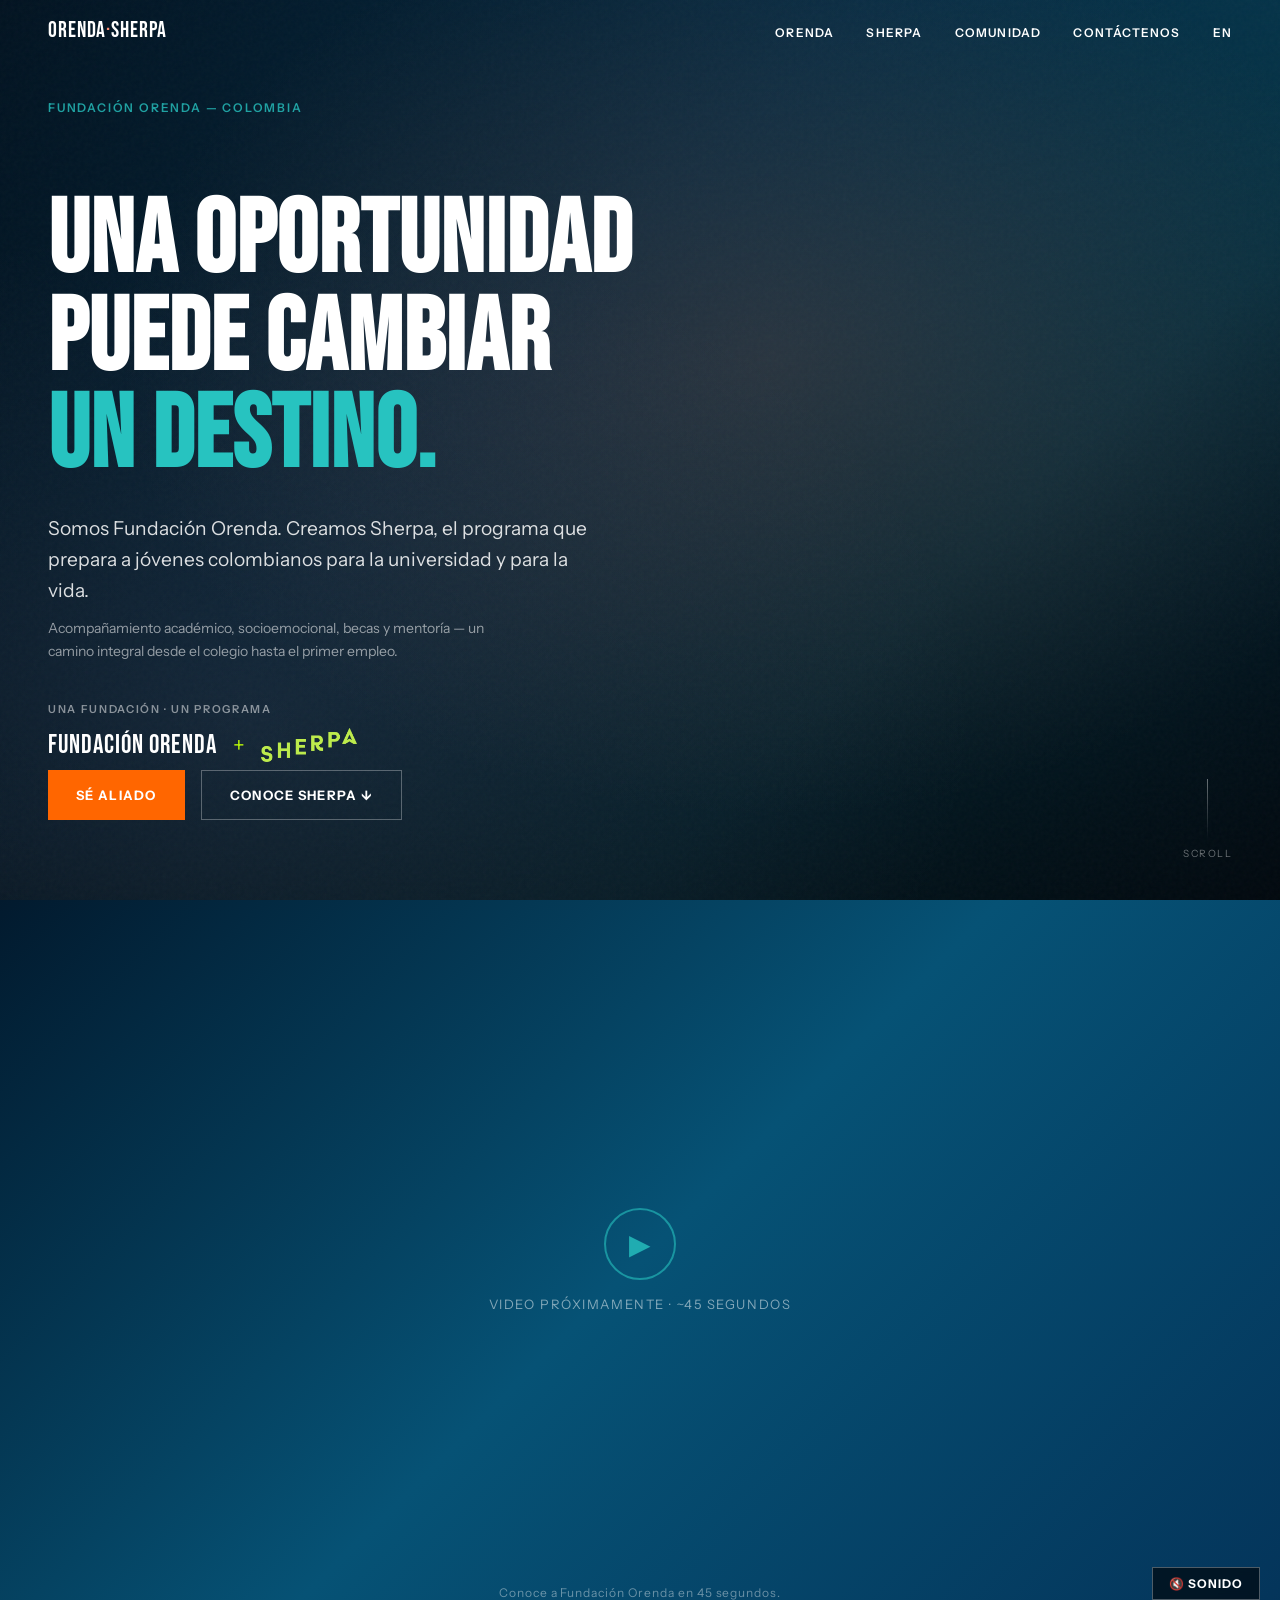
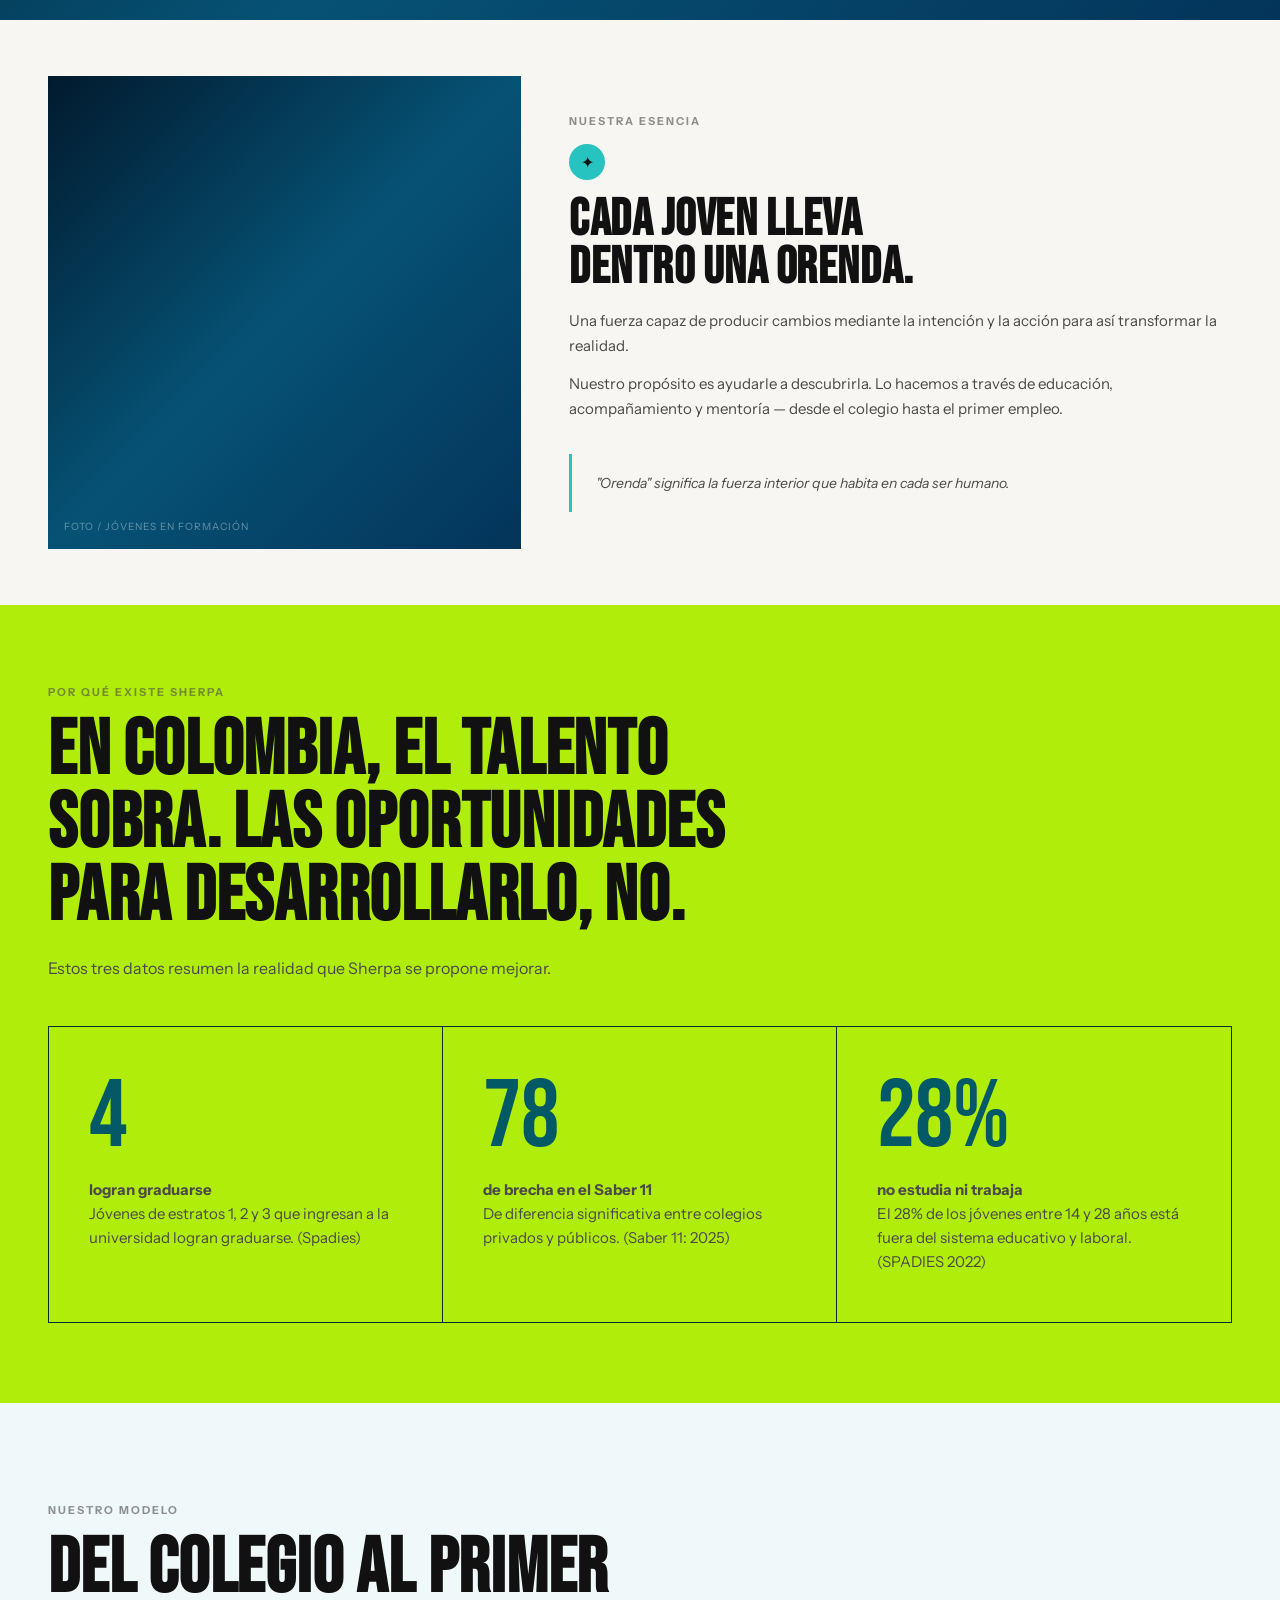
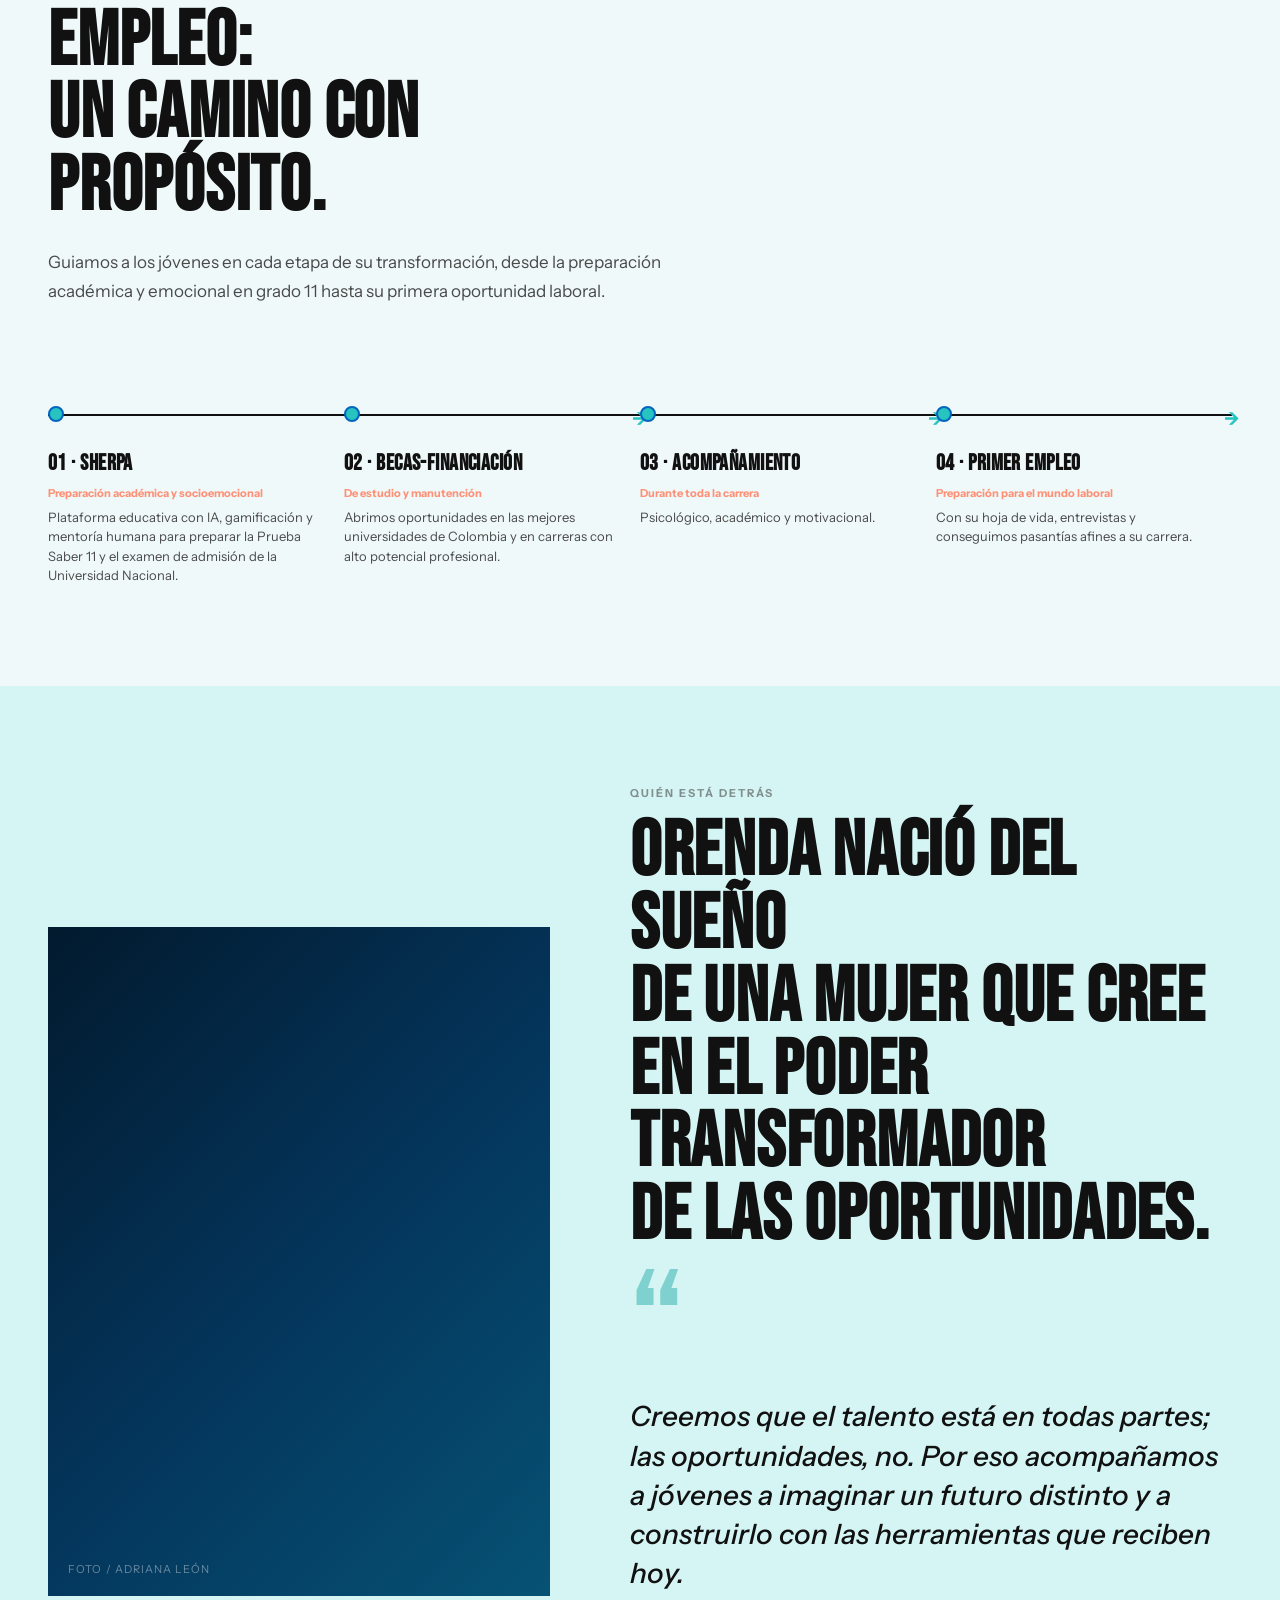
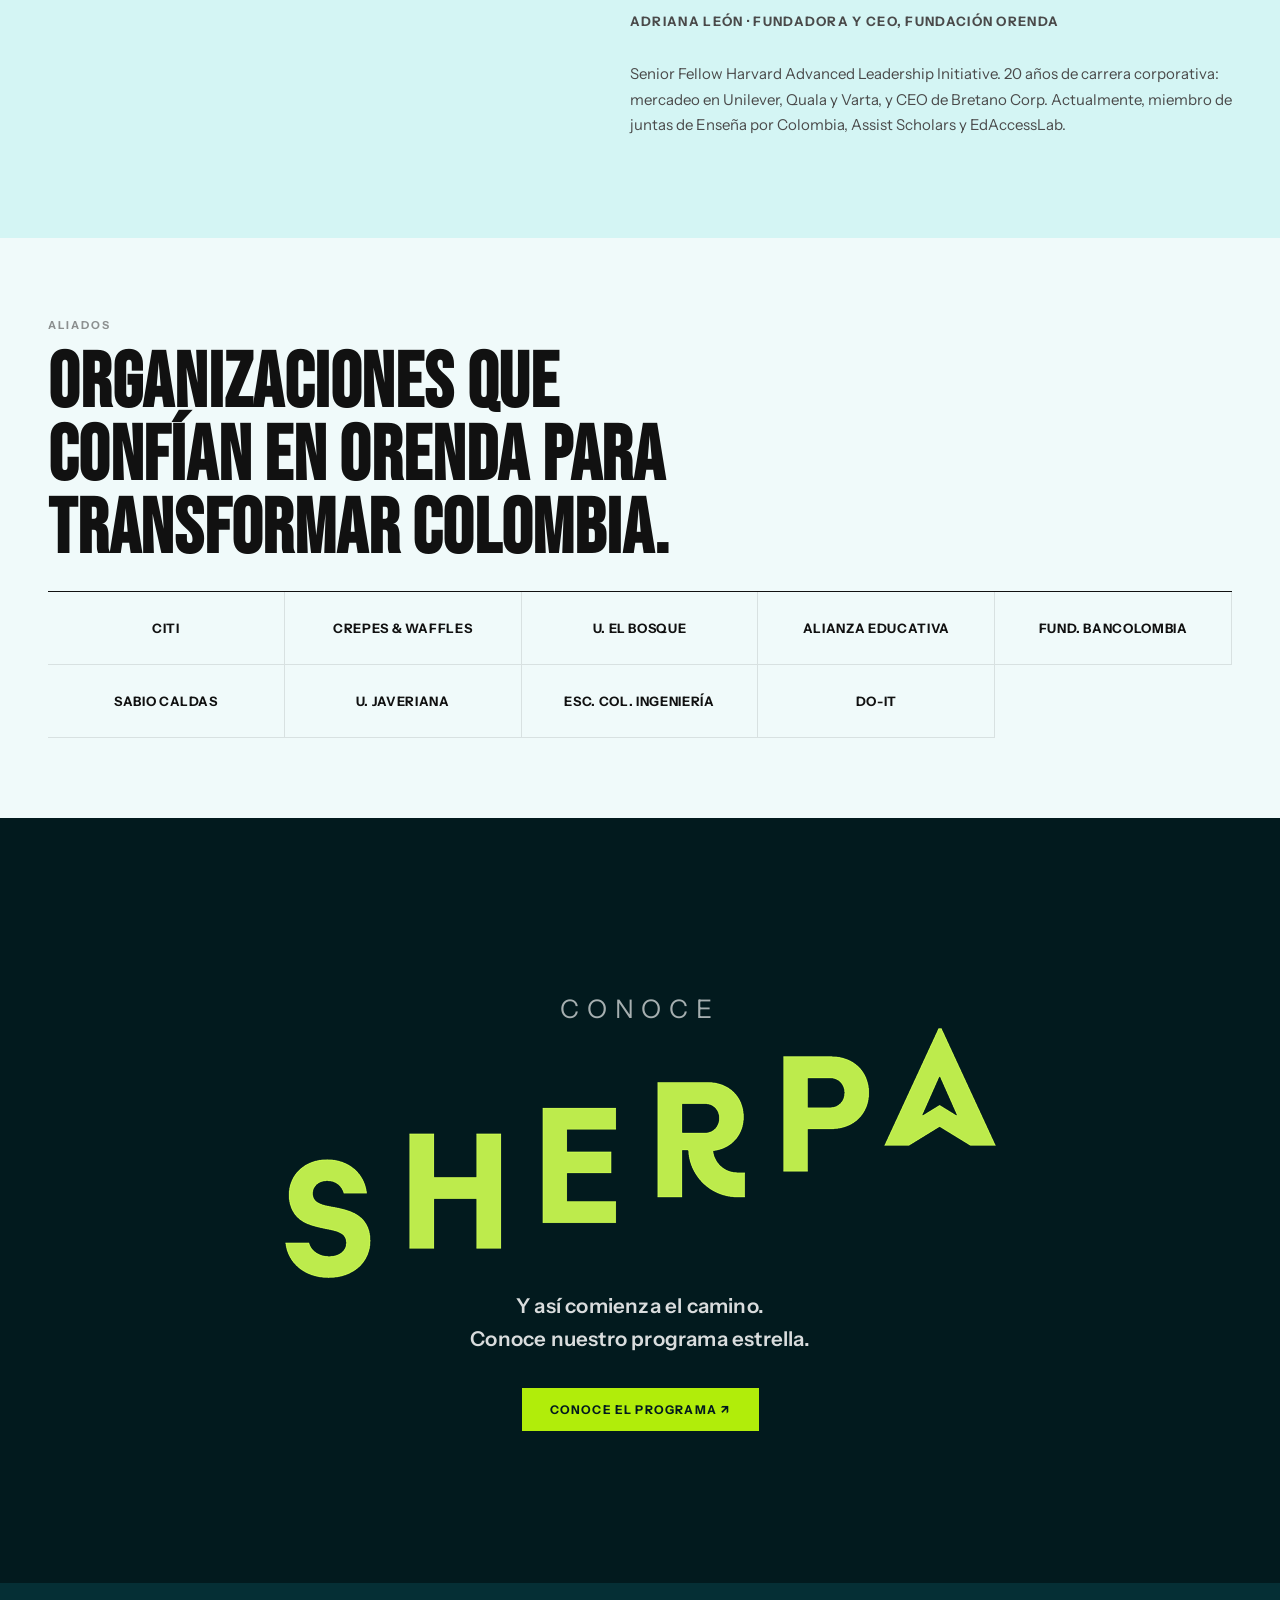
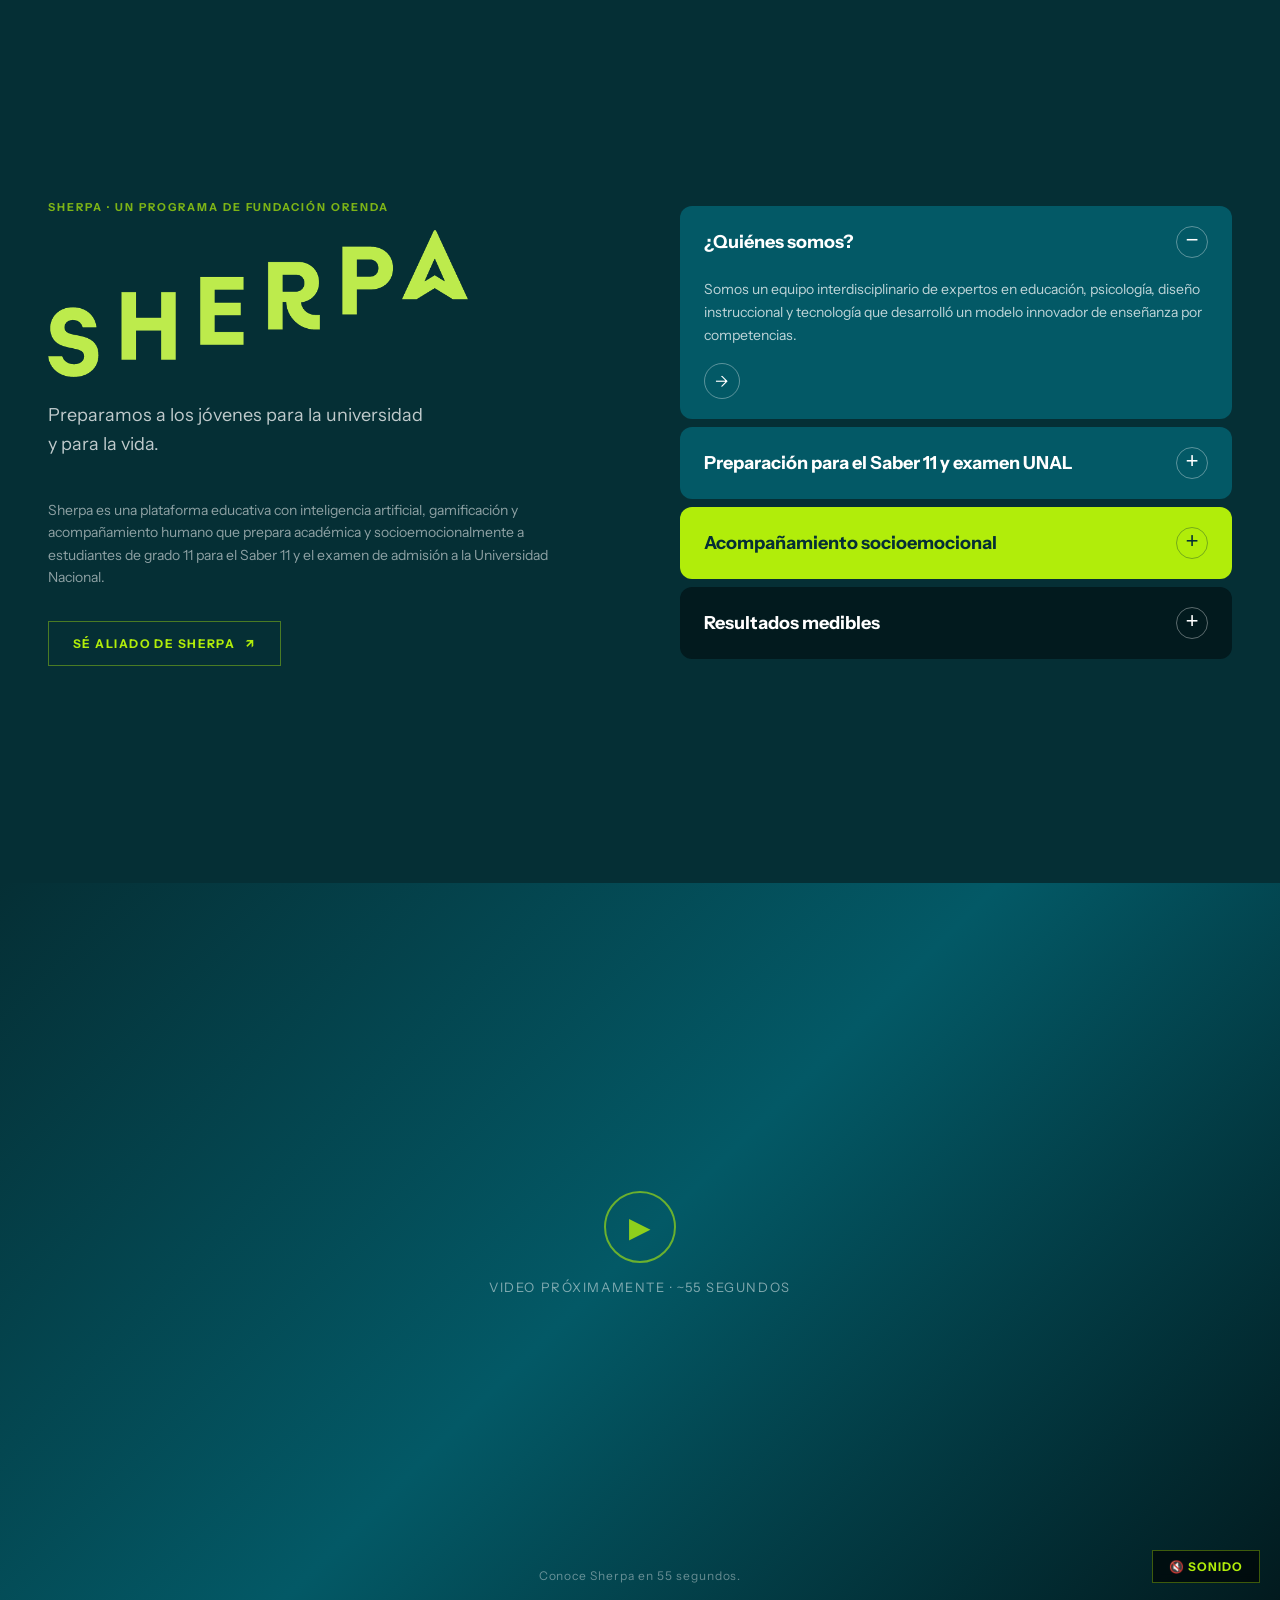
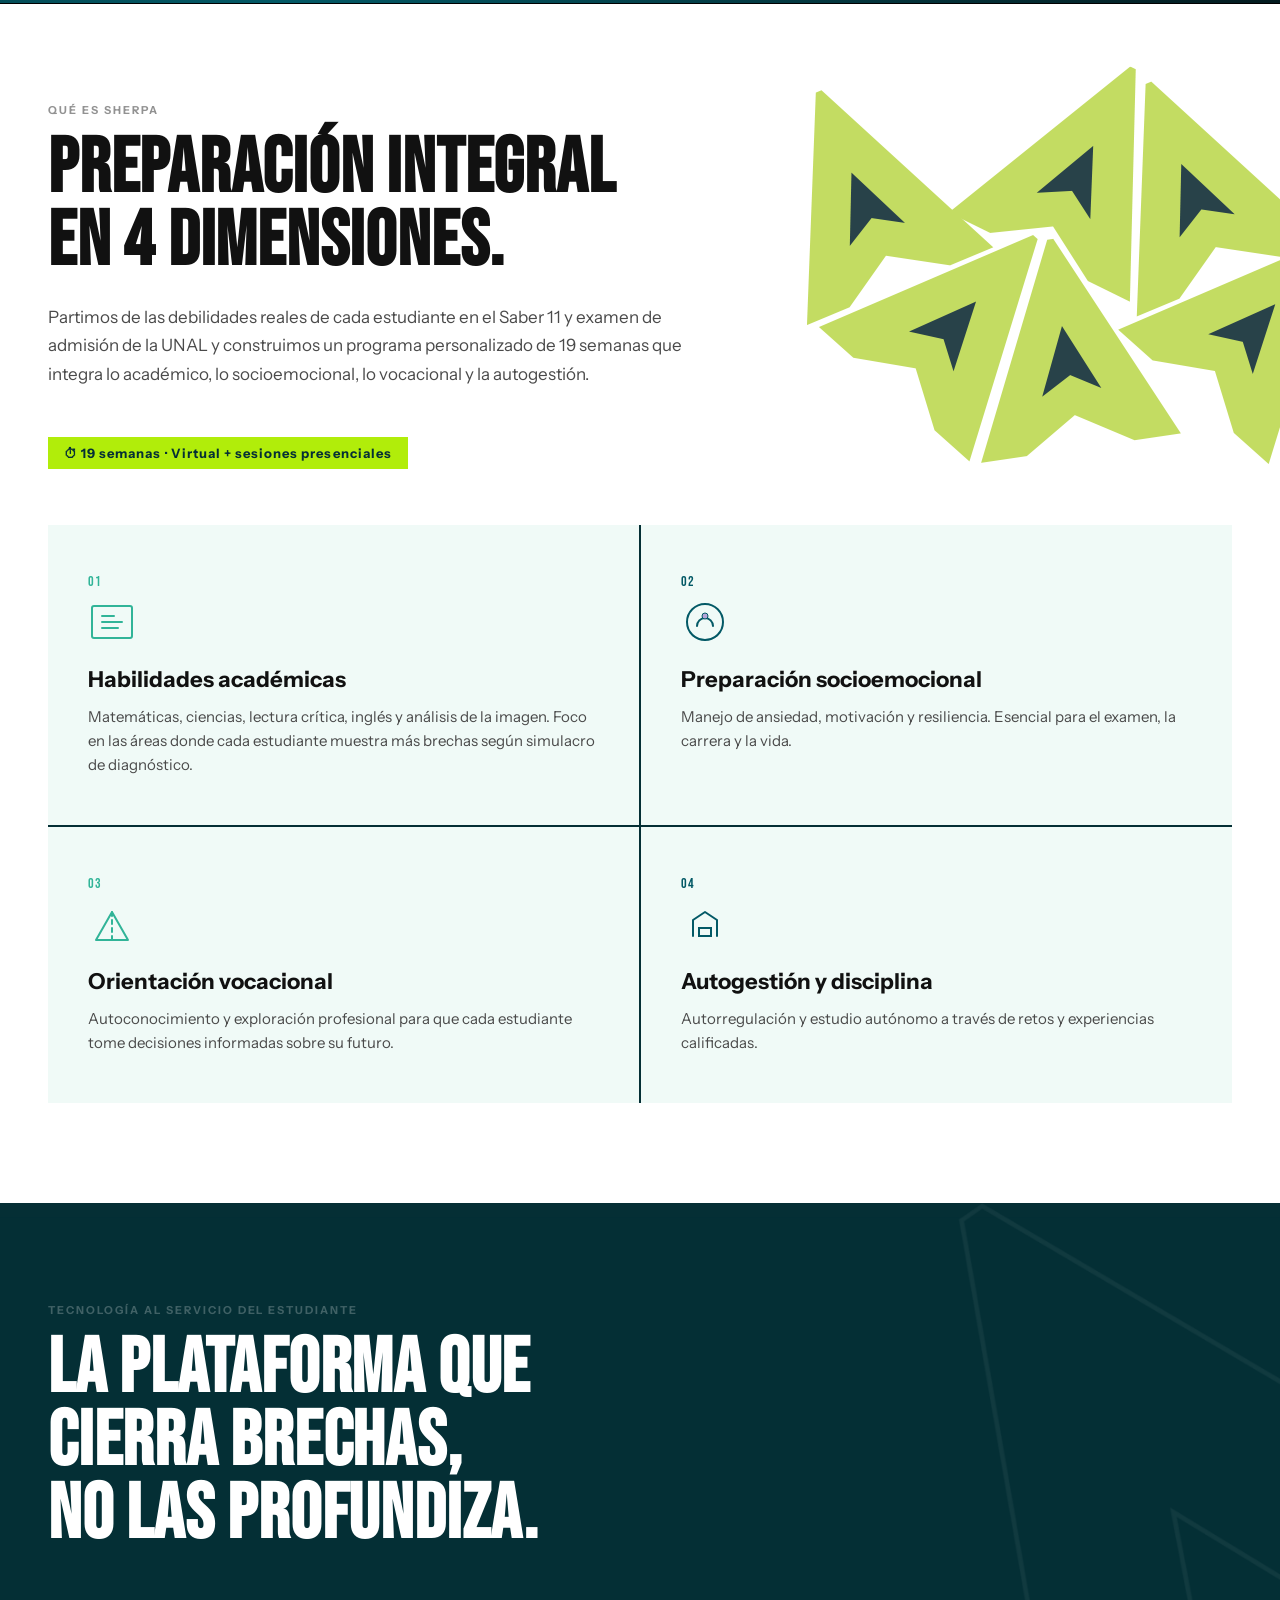
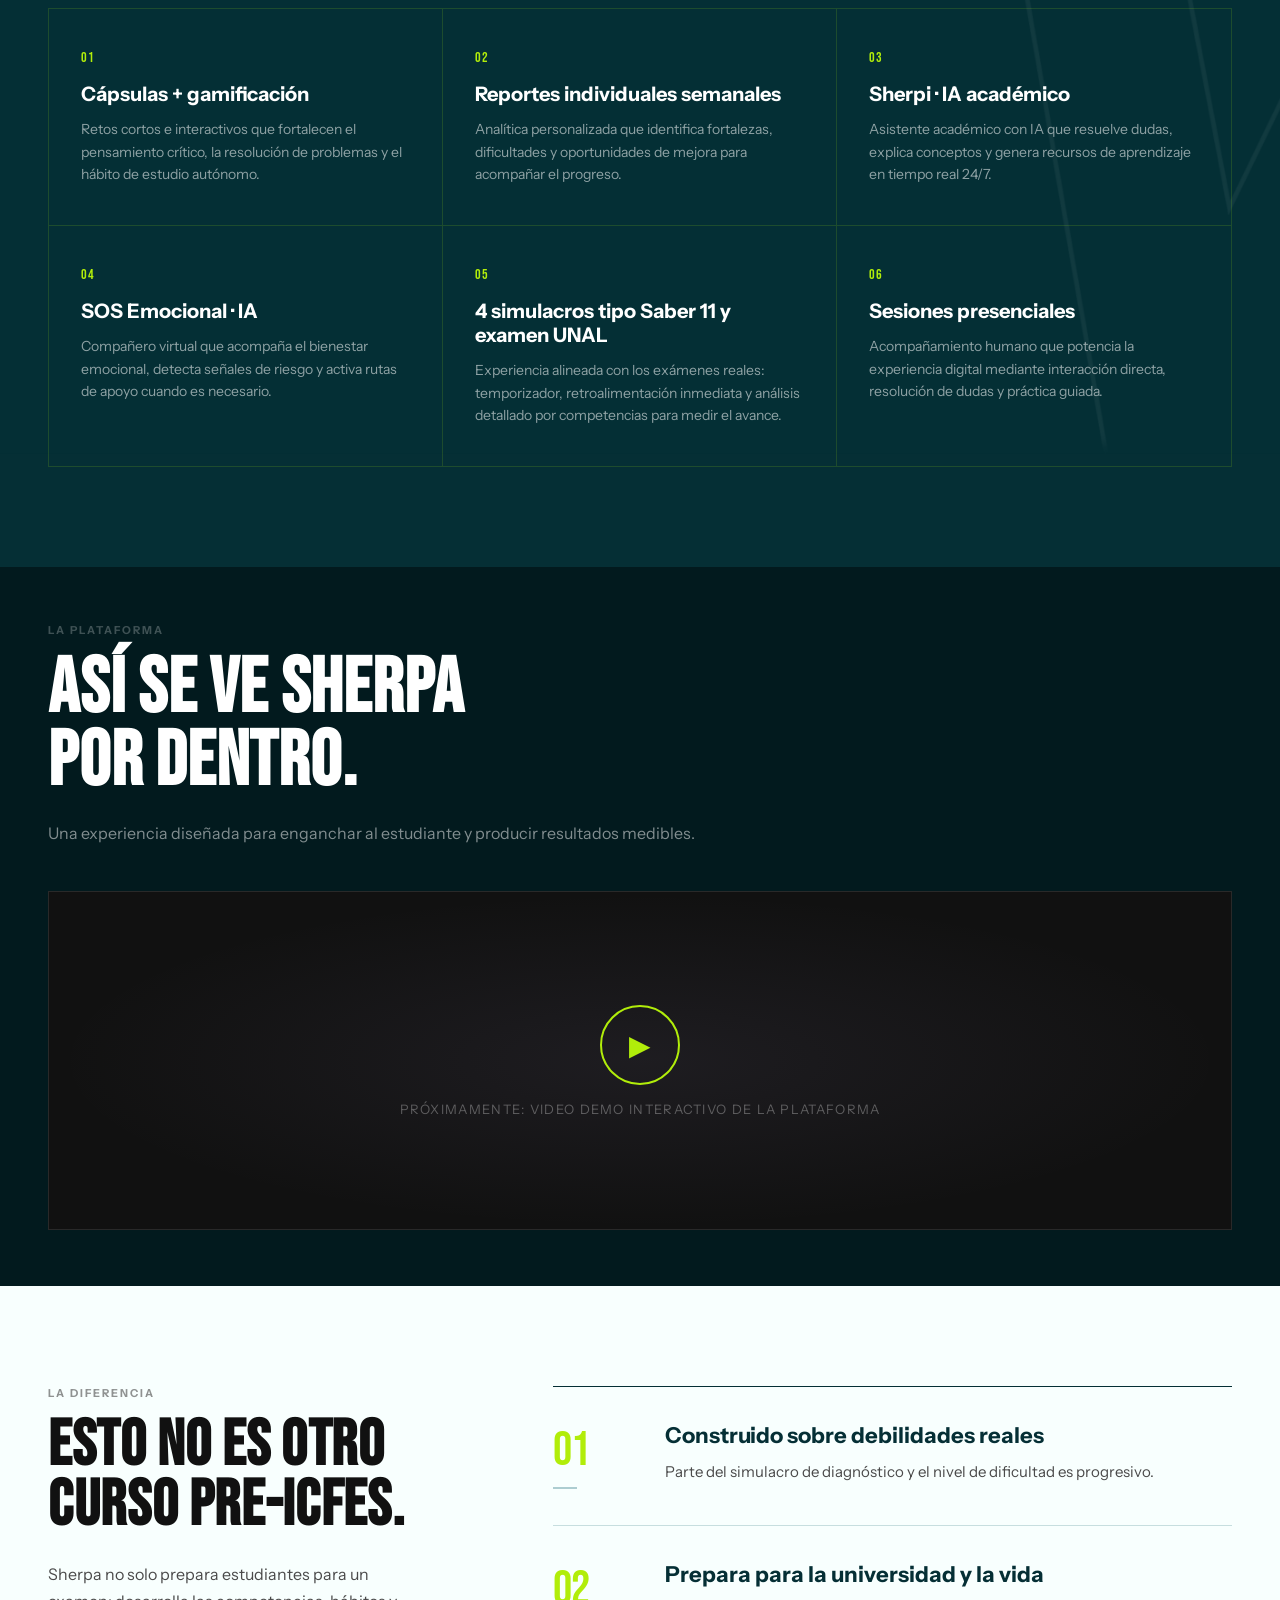
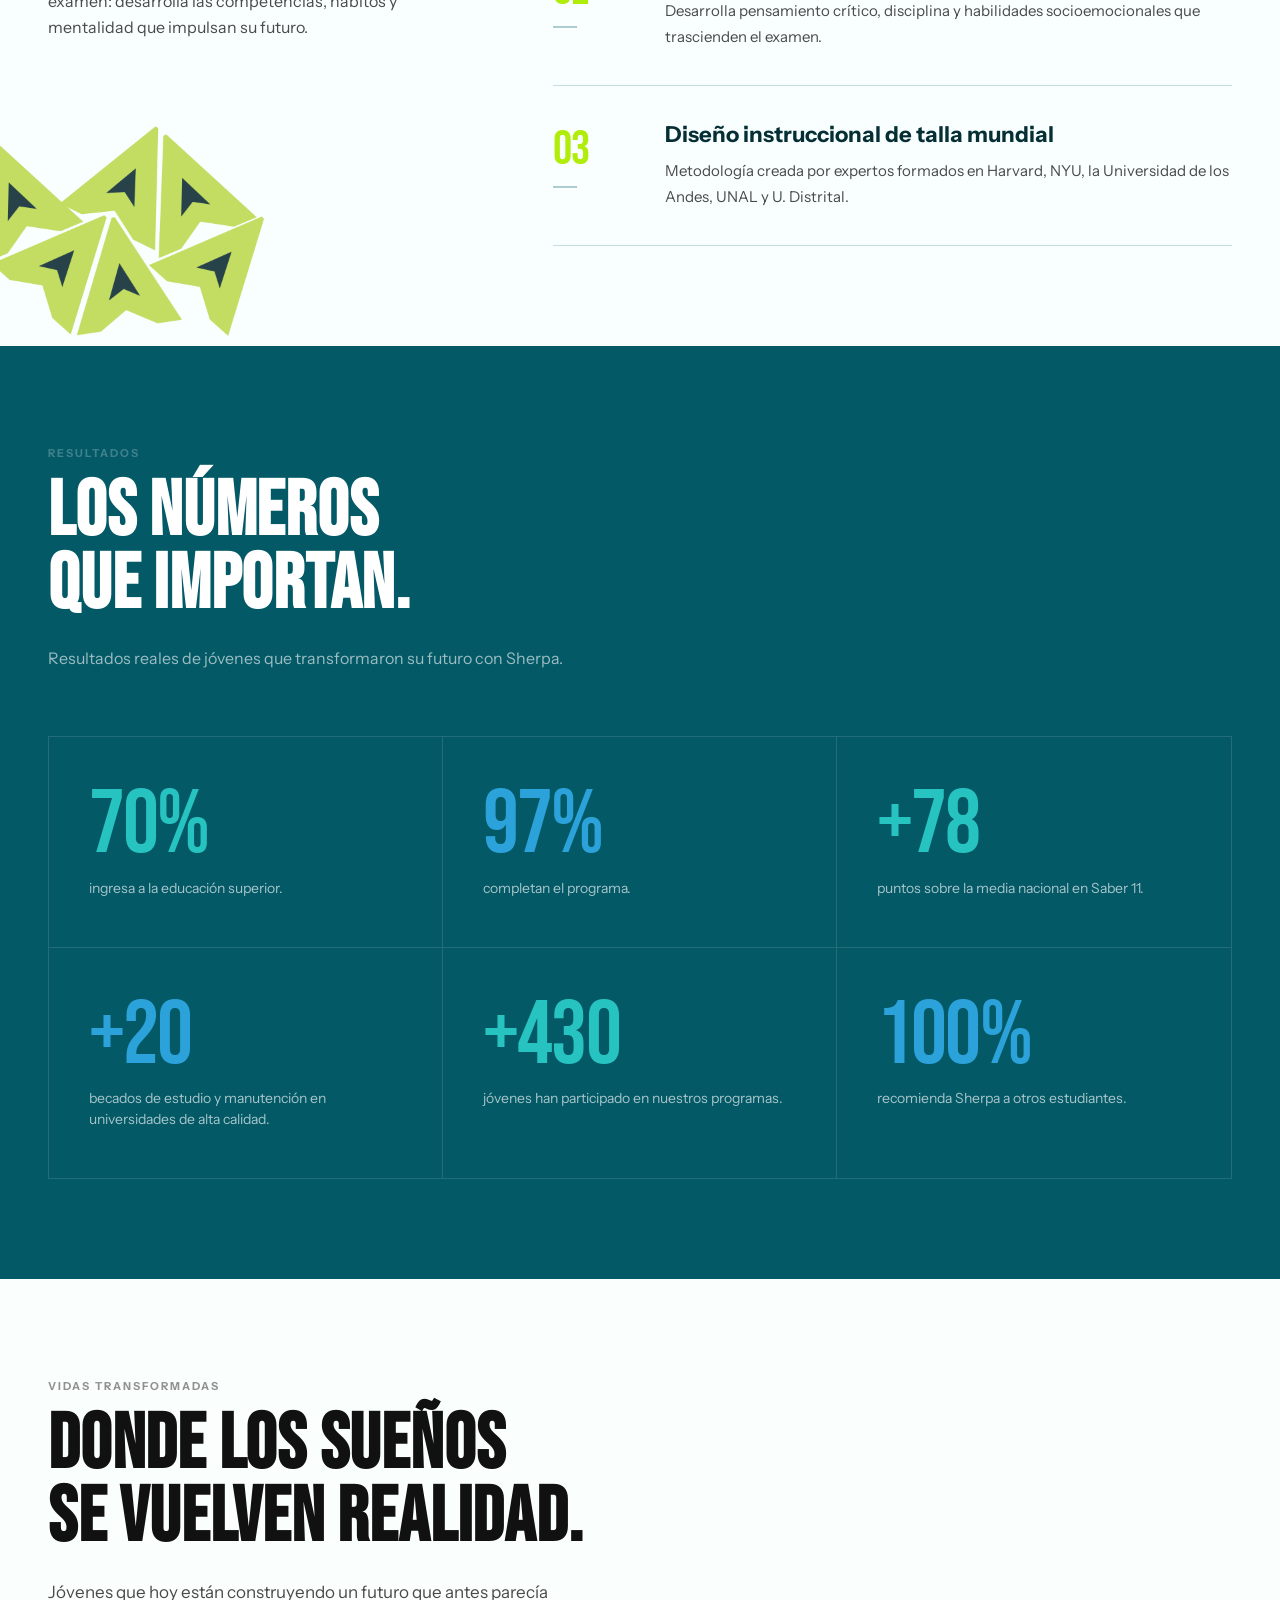
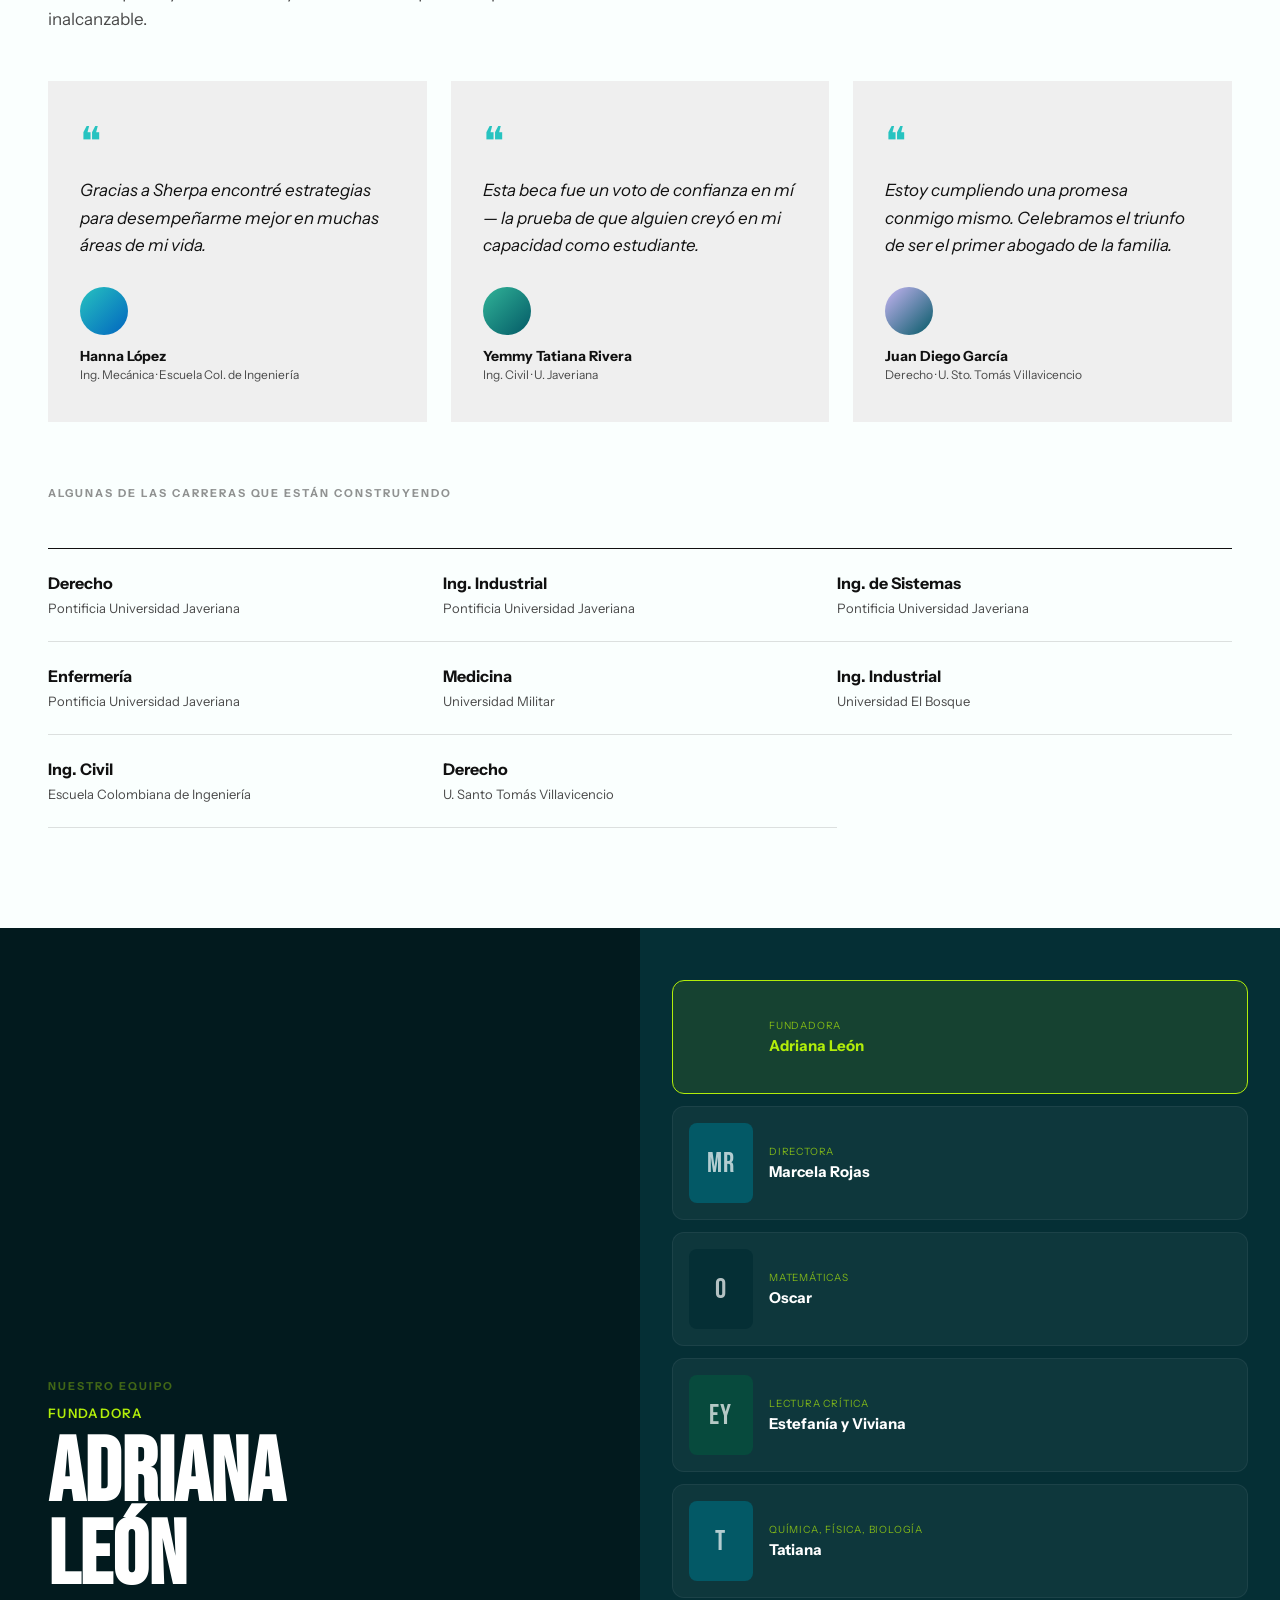
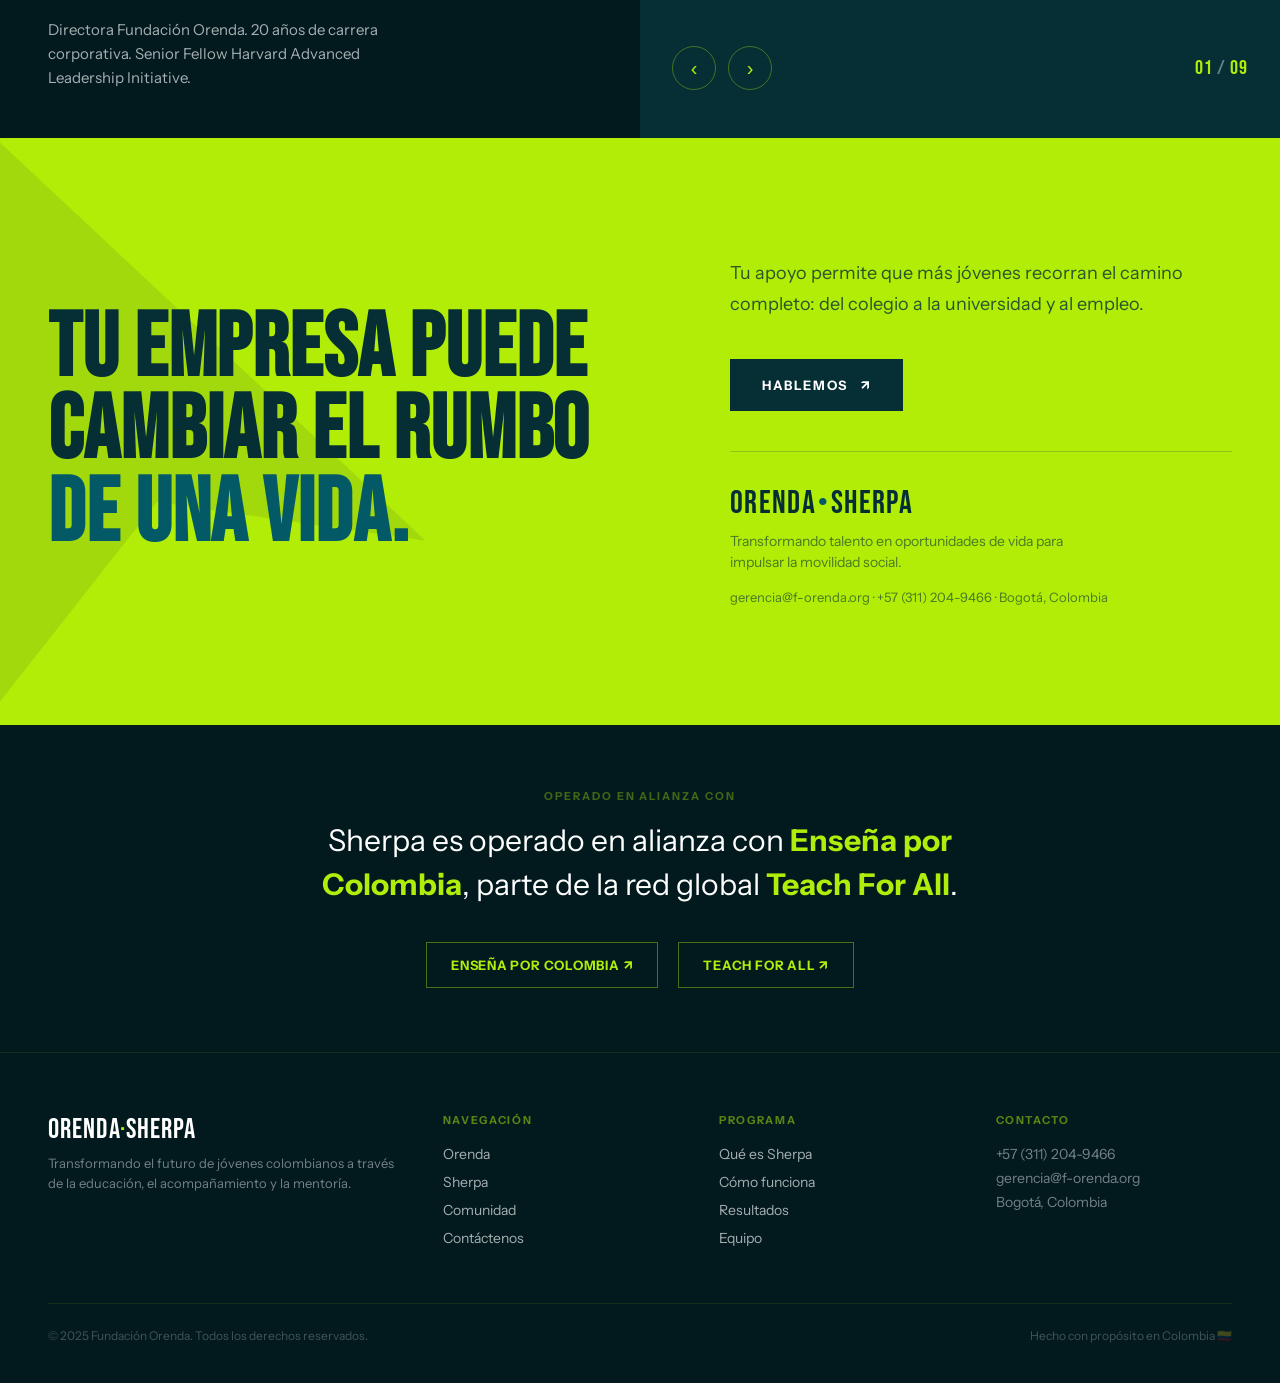
==== index.html @ 47c086f9 "Initial commit: Fundacion Orenda Sherpa site" ====
<!DOCTYPE html><html lang="es"><head>


<meta charset="UTF-8">
<meta name="viewport" content="width=device-width, initial-scale=1.0">
<title>Fundación Orenda — Sherpa</title>
<link rel="stylesheet" href="orenda.css">
<link rel="stylesheet" href="orenda-brand.css">
</head>
<body>

<!-- ── MOBILE MENU ── -->
<div class="mobile-menu" id="mobile-menu">
  <button class="mobile-close" id="mobile-close">✕</button>
  <a href="#mision">Orenda</a>
  <a href="#sherpa">Sherpa</a>
  <a href="#testimonios">Comunidad</a>
  <a href="#cta-final">Contáctenos</a>
  <a href="#cta-final" style="color:var(--peach)">Conviértete en Aliado</a>
</div>

<!-- ── NAV ── -->
<nav id="nav" class="scrolled">
  <a href="#" class="nav-logo">Orenda<span>·</span>Sherpa</a>
  <ul class="nav-links">
    <li><a href="#mision">Orenda</a></li>
    <li><a href="#sherpa-hero">Sherpa</a></li>
    <li><a href="#testimonios">Comunidad</a></li>
    <li><a href="#cta-final">Contáctenos</a></li>
    <li><a href="#">EN</a></li>
  </ul>

  <div class="nav-hamburger" id="hamburger">
    <span></span><span></span><span></span>
  </div>
</nav>

<!-- ── HERO ── -->
<section id="hero">
  <div class="hero-photo-hint"></div>
  <div class="hero-bg"></div>
  <div class="hero-grain"></div>
  <div class="hero-label">Fundación Orenda — Colombia</div>
  <div class="hero-content hero-reveal">
    <h1 class="hero-headline">Una oportunidad<br>puede cambiar<br><em>un destino.</em></h1>
    <p class="hero-sub">Somos Fundación Orenda. Creamos Sherpa, el programa que prepara a jóvenes colombianos para la universidad y para la vida.</p>
    <p class="hero-body">Acompañamiento académico, socioemocional, becas y mentoría — un camino integral desde el colegio hasta el primer empleo.</p>
    <div class="hero-lockup">
      <span class="hero-lockup-label">Una fundación · un programa</span>
      <div class="hero-lockup-logos">
        <span class="hero-lockup-orenda">Fundación Orenda</span>
        <span class="hero-lockup-x">+</span>
        <img src="uploads/logo.png" alt="Sherpa" class="hero-lockup-sherpa">
      </div>
    </div>
    <div class="hero-ctas">
      <a href="mailto:gerencia@f-orenda.org" class="btn-hero">Sé Aliado</a>
      <a href="#sherpa-hero" class="btn-hero-sec">Conoce Sherpa ↓</a>
    </div>

  </div>
  <div class="scroll-indicator">
    <div class="scroll-line"></div>
    <span>Scroll</span>
  </div>
</section>



<!-- ── VIDEO ORENDA ── -->
<section id="video-orenda" style="padding:0;background:#000;position:relative;">
  <video id="orenda-video" autoplay="" muted="" playsinline="" loop="" style="width:100%;display:block;max-height:80vh;object-fit:cover;display:none;">
  </video>
  <!-- Placeholder mientras no hay video -->
  <div id="orenda-video-placeholder" style="width:100%;aspect-ratio:16/9;background:linear-gradient(135deg,#021A2E 0%,#065275 50%,#04345A 100%);display:flex;flex-direction:column;align-items:center;justify-content:center;gap:16px;cursor:pointer;" onclick="document.getElementById('orenda-video-placeholder').style.display='none'">
    <div style="width:72px;height:72px;border-radius:50%;border:2px solid rgba(39,195,192,0.6);display:flex;align-items:center;justify-content:center;font-size:28px;color:rgba(39,195,192,0.8)">▶</div>
    <p style="color:rgba(255,255,255,0.5);font-size:13px;letter-spacing:0.12em;text-transform:uppercase;font-family:'Instrument Sans',sans-serif">Video próximamente · ~45 segundos</p>
  </div>
  <!-- Sound toggle -->
  <button id="orenda-sound-btn" onclick="toggleOrendaSound()" style="position:absolute;bottom:20px;right:20px;background:rgba(0,0,0,0.6);border:1px solid rgba(255,255,255,0.3);color:#fff;padding:8px 16px;font-size:12px;font-family:'Instrument Sans',sans-serif;font-weight:700;letter-spacing:0.08em;text-transform:uppercase;cursor:pointer;backdrop-filter:blur(4px);">🔇 Sonido</button>
  <p style="position:absolute;bottom:20px;left:0;right:0;text-align:center;color:rgba(255,255,255,0.4);font-size:12px;letter-spacing:0.08em;font-family:'Instrument Sans',sans-serif;pointer-events:none;">Conoce a Fundación Orenda en 45 segundos.</p>
  <script>
    function toggleOrendaSound() {
      var v = document.getElementById('orenda-video');
      var btn = document.getElementById('orenda-sound-btn');
      if (!v) return;
      v.muted = !v.muted;
      btn.textContent = v.muted ? '🔇 Sonido' : '🔊 Silenciar';
    }
    // Autoplay when entering viewport
    var orendaObs = new IntersectionObserver(function(entries) {
      entries.forEach(function(e) {
        var v = document.getElementById('orenda-video');
        if (!v || !v.src) return;
        if (e.isIntersecting) v.play(); else v.pause();
      });
    }, { threshold: 0.3 });
    var ov = document.getElementById('orenda-video');
    if (ov) orendaObs.observe(ov);
  </script>
</section>


<section id="mision">
  <div class="mision-img reveal visible"></div>
  <div class="reveal reveal-delay-1 visible">
    <div class="section-label">NUESTRA ESENCIA</div>
    <div class="mision-accent">✦</div>
    <h2 class="section-title">Cada joven lleva<br>dentro una orenda.</h2>
    <div class="mision-body">
      <p>Una fuerza capaz de producir cambios mediante la intención y la acción para así transformar la realidad.</p>
      <p>Nuestro propósito es ayudarle a descubrirla. Lo hacemos a través de educación, acompañamiento y mentoría — desde el colegio hasta el primer empleo.</p>
    </div>
    <div class="mision-quote">"Orenda" significa la fuerza interior que habita en cada ser humano.</div>
  </div>
</section>

<!-- ── REALIDAD (talento sobra) ── -->
<section id="sherpa-stats" style="background-color: rgb(177, 237, 10)">
  <div class="reveal visible">
    <div class="section-label">POR QUÉ EXISTE SHERPA</div>
    <h2 class="section-title">En Colombia, el talento<br>sobra. Las oportunidades<br>para desarrollarlo, no.</h2>
  </div>
  <p style="font-size:16px;color:var(--dark-gray);max-width:540px;margin-bottom:48px" class="reveal reveal-delay-1 visible">Estos tres datos resumen la realidad que Sherpa se propone mejorar.</p>
  <div class="sherpa-stats-grid">
    <div class="sherpa-stat-card reveal visible">
      <div class="sherpa-stat-num" data-target="4">4 de cada 10</div>
      <div class="sherpa-stat-text"><strong>logran graduarse</strong><br>Jóvenes de estratos 1, 2 y 3 que ingresan a la universidad logran graduarse. (Spadies)</div>
    </div>
    <div class="sherpa-stat-card reveal reveal-delay-1 visible">
      <div class="sherpa-stat-num" data-target="78">78<span style="font-size:0.4em"> puntos</span></div>
      <div class="sherpa-stat-text"><strong>de brecha en el Saber 11</strong><br>De diferencia significativa entre colegios privados y públicos. (Saber 11: 2025)</div>
    </div>
    <div class="sherpa-stat-card reveal reveal-delay-2 visible">
      <div class="sherpa-stat-num" data-target="28%">28%</div>
      <div class="sherpa-stat-text"><strong>no estudia ni trabaja</strong><br>El 28% de los jóvenes entre 14 y 28 años está fuera del sistema educativo y laboral. (SPADIES 2022)</div>
    </div>
  </div>
</section>



<!-- ── MODELO ── -->
<section id="modelo">
  <div class="modelo-intro reveal visible">
    <div class="section-label">NUESTRO MODELO</div>
    <h2 class="section-title">Del colegio al primer empleo:<br>Un camino con propósito.</h2>
    <p>Guiamos a los jóvenes en cada etapa de su transformación, desde la preparación académica y emocional en grado 11 hasta su primera oportunidad laboral.</p>
  </div>
  <div class="pathway" style="grid-template-columns: repeat(4,1fr)">
    <div class="pathway-step reveal visible">
      <div class="pathway-dot"></div>
      <h4>01 · Sherpa</h4>
      <p style="font-size:11px;font-weight:700;color:var(--peach);margin-bottom:6px">Preparación académica y socioemocional</p>
      <p>Plataforma educativa con IA, gamificación y mentoría humana para preparar la Prueba Saber 11 y el examen de admisión de la Universidad Nacional.</p>
    </div>
    <div class="pathway-step reveal reveal-delay-1 visible">
      <div class="pathway-dot"></div>
      <div class="pathway-arrow">→</div>
      <h4>02 · Becas-Financiación</h4>
      <p style="font-size:11px;font-weight:700;color:var(--peach);margin-bottom:6px">De estudio y manutención</p>
      <p>Abrimos oportunidades en las mejores universidades de Colombia y en carreras con alto potencial profesional.</p>
    </div>
    <div class="pathway-step reveal reveal-delay-2 visible">
      <div class="pathway-dot"></div>
      <div class="pathway-arrow">→</div>
      <h4>03 · Acompañamiento</h4>
      <p style="font-size:11px;font-weight:700;color:var(--peach);margin-bottom:6px">Durante toda la carrera</p>
      <p>Psicológico, académico y motivacional.</p>
    </div>
    <div class="pathway-step reveal reveal-delay-3 visible">
      <div class="pathway-dot"></div>
      <div class="pathway-arrow">→</div>
      <h4>04 · Primer empleo</h4>
      <p style="font-size:11px;font-weight:700;color:var(--peach);margin-bottom:6px">Preparación para el mundo laboral</p>
      <p>Con su hoja de vida, entrevistas y conseguimos pasantías afines a su carrera.</p>
    </div>
  </div>
</section>

<!-- ── ADRIANA LEÓN ── -->
<section id="fundadora">
  <div class="fundadora-img reveal visible"></div>
  <div class="reveal reveal-delay-1 visible">
    <div class="section-label">QUIÉN ESTÁ DETRÁS</div>
    <h2 class="section-title">Orenda nació del sueño<br>de una mujer que cree<br>en el poder transformador<br>de las oportunidades.</h2>
    <div class="fundadora-quote-mark">“</div>
    <p class="fundadora-quote">Creemos que el talento está en todas partes; las oportunidades, no. Por eso acompañamos a jóvenes a imaginar un futuro distinto y a construirlo con las herramientas que reciben hoy.</p>
    <div class="fundadora-attribution">Adriana León · Fundadora y CEO, Fundación Orenda</div>
    <p class="fundadora-bio">Senior Fellow Harvard Advanced Leadership Initiative. 20 años de carrera corporativa: mercadeo en Unilever, Quala y Varta, y CEO de Bretano Corp. Actualmente, miembro de juntas de Enseña por Colombia, Assist Scholars y EdAccessLab.</p>
  </div>
</section>



<!-- ── ALIADOS ── -->
<section id="aliados">
  <div class="reveal visible">
    <div class="section-label">ALIADOS</div>
    <h2 class="section-title">Organizaciones que<br>confían en Orenda para<br>transformar Colombia.</h2>
  </div>
  <div class="aliados-grid reveal reveal-delay-1 visible">
    <div class="aliado-item">Citi</div>
    <div class="aliado-item">Crepes &amp; Waffles</div>
    <div class="aliado-item">U. El Bosque</div>
    <div class="aliado-item">Alianza Educativa</div>
    <div class="aliado-item">Fund. Bancolombia</div>
    <div class="aliado-item">Sabio Caldas</div>
    <div class="aliado-item">U. Javeriana</div>
    <div class="aliado-item">Esc. Col. Ingeniería</div>
    <div class="aliado-item">DO-IT</div>
  </div>
</section>

<!-- ── SHERPA DIVIDER ── -->
<!-- ── SHERPA DIVIDER ── -->
<section id="sherpa-divider">
  <!-- SVG mountain layers — back to front -->
  <div class="sd3-mountains">
    <svg class="sd3-svg" viewBox="0 0 1440 600" preserveAspectRatio="xMidYMax slice" xmlns="http://www.w3.org/2000/svg">
      <defs>
        <!-- Background sky -->
        <linearGradient id="sd3sky" x1="0" y1="0" x2="0" y2="1">
          <stop offset="0%" stop-color="#010c0e"></stop>
          <stop offset="60%" stop-color="#021a1e"></stop>
          <stop offset="100%" stop-color="#031f24"></stop>
        </linearGradient>
        <!-- Mountain layers -->
        <linearGradient id="sd3m0" x1="0" y1="0" x2="0" y2="1">
          <stop offset="0%" stop-color="#073540" stop-opacity="0.5"></stop>
          <stop offset="100%" stop-color="#031f24" stop-opacity="0.5"></stop>
        </linearGradient>
        <linearGradient id="sd3m1" x1="0" y1="0" x2="0" y2="1">
          <stop offset="0%" stop-color="#094050"></stop>
          <stop offset="100%" stop-color="#031f24"></stop>
        </linearGradient>
        <linearGradient id="sd3m2" x1="0" y1="0" x2="0" y2="1">
          <stop offset="0%" stop-color="#063540"></stop>
          <stop offset="100%" stop-color="#021a1e"></stop>
        </linearGradient>
        <linearGradient id="sd3m3" x1="0" y1="0" x2="0" y2="1">
          <stop offset="0%" stop-color="#042830"></stop>
          <stop offset="100%" stop-color="#010d10"></stop>
        </linearGradient>
        <linearGradient id="sd3m4" x1="0" y1="0" x2="0" y2="1">
          <stop offset="0%" stop-color="#031e24"></stop>
          <stop offset="100%" stop-color="#010d10"></stop>
        </linearGradient>
        <!-- Fog/mist overlay -->
        <linearGradient id="sd3fog" x1="0" y1="0" x2="0" y2="1">
          <stop offset="0%" stop-color="#021a1e" stop-opacity="0"></stop>
          <stop offset="40%" stop-color="#021a1e" stop-opacity="0.45"></stop>
          <stop offset="60%" stop-color="#021a1e" stop-opacity="0.55"></stop>
          <stop offset="100%" stop-color="#021a1e" stop-opacity="0"></stop>
        </linearGradient>
        <!-- Lime glow on peak -->
        <radialGradient id="sd3glow" cx="55%" cy="20%" r="30%">
          <stop offset="0%" stop-color="#b1ed0a" stop-opacity="0.12"></stop>
          <stop offset="100%" stop-color="#b1ed0a" stop-opacity="0"></stop>
        </radialGradient>
      </defs>

      <!-- Sky -->
      <rect width="1440" height="600" fill="url(#sd3sky)"></rect>

      <!-- Stars -->
      <circle cx="120" cy="40" r="1" fill="#b1ed0a" opacity="0.5"></circle>
      <circle cx="280" cy="22" r="0.8" fill="#fff" opacity="0.3"></circle>
      <circle cx="480" cy="35" r="1.2" fill="#fff" opacity="0.25"></circle>
      <circle cx="650" cy="18" r="0.8" fill="#b1ed0a" opacity="0.35"></circle>
      <circle cx="900" cy="28" r="1" fill="#fff" opacity="0.3"></circle>
      <circle cx="1150" cy="15" r="1.2" fill="#b1ed0a" opacity="0.45"></circle>
      <circle cx="1350" cy="38" r="0.8" fill="#fff" opacity="0.3"></circle>

      <!-- Layer 0: very far, faint -->
      <path d="M0,600 L0,350 C120,310 220,270 340,250 C460,230 540,240 620,225 C700,210 760,190 830,175 C900,160 970,165 1040,180 C1110,195 1180,215 1280,240 C1360,260 1410,280 1440,295 L1440,600Z" fill="url(#sd3m0)"></path>

      <!-- Layer 1: back mountains -->
      <path d="M0,600 L0,400 C80,370 170,340 260,320 C350,300 420,305 500,290 C580,275 640,255 700,238 C760,221 810,210 870,202 C930,194 990,200 1060,215 C1130,230 1190,250 1270,268 C1350,286 1410,305 1440,318 L1440,600Z" fill="url(#sd3m1)"></path>

      <!-- Layer 2: mid mountains, main peak center-right -->
      <path d="M0,600 L0,480 C60,455 130,435 200,418 C270,401 330,400 390,388 C450,376 500,360 555,342 C610,324 655,308 700,292 C745,276 783,262 820,248 C857,234 885,223 920,215 C955,207 990,208 1030,218 C1070,228 1105,245 1150,258 C1195,271 1240,278 1295,292 C1350,306 1405,325 1440,340 L1440,600Z" fill="url(#sd3m2)"></path>

      <!-- Layer 3: closer mountains, tall peak left-center -->
      <path d="M0,600 L0,540 C40,520 90,505 140,492 C190,479 235,475 280,465 C325,455 365,443 405,428 C445,413 480,396 515,378 C550,360 578,342 608,322 C638,302 663,282 690,262 C717,242 740,225 766,212 C792,199 816,195 845,200 C874,205 900,220 930,238 C960,256 992,278 1030,295 C1068,312 1110,323 1160,336 C1210,349 1265,362 1320,378 C1375,394 1415,412 1440,425 L1440,600Z" fill="url(#sd3m3)"></path>

      <!-- Layer 4: foreground dark -->
      <path d="M0,600 L0,570 C60,555 130,542 200,530 C270,518 330,512 390,502 C450,492 500,480 550,465 C600,450 645,433 690,415 C735,397 772,380 810,362 C848,344 880,328 915,315 C950,302 988,295 1030,295 C1072,295 1110,302 1155,315 C1200,328 1245,346 1295,362 C1345,378 1400,395 1440,408 L1440,600Z" fill="url(#sd3m4)"></path>

      <!-- Lime peak accent -->
      <path d="M845,200 L822,220 L832,224 L812,244 L848,234 L862,252 L868,232 L884,230 L860,200Z" fill="#b1ed0a" opacity="0.8"></path>

      <!-- Lime glow -->
      <ellipse cx="845" cy="210" rx="180" ry="100" fill="url(#sd3glow)"></ellipse>

      <!-- Mist/fog band in center (where text lives) -->
      <rect width="1440" height="600" fill="url(#sd3fog)"></rect>
    </svg>
  </div>

  <!-- Centered text — overlapping the mountain layers -->
  <div class="sd3-content reveal visible">
    <div class="sd3-tag">
</div>
    <h2 class="sd3-headline">
      <span class="sd3-h-top">Conoce</span>
      <span class="sd3-h-mid"><img src="uploads/logo.png" alt="Sherpa" class="sd3-logo"></span>
      <span class="sd3-h-bot">Y así comienza el camino.<br>Conoce nuestro programa estrella.</span>
    </h2>
    <a href="#sherpa-hero" class="sd3-cta">Conoce el programa ↗</a>
  </div>
</section>


<!-- ── SHERPA HERO ── -->
<section id="sherpa-hero">
  <!-- Left: headline -->
  <div class="sh-left reveal visible">
    <div class="sh-left-tag">SHERPA · Un programa de Fundación Orenda</div>
    <h2 class="sh-left-title"><img src="uploads/logo.png" alt="Sherpa" class="sh-left-logo"></h2>
    <p class="sh-left-sub">Preparamos a los jóvenes para la universidad y para la vida.</p>
    <p style="font-size:14px;color:rgba(255,255,255,0.55);margin-bottom:32px;line-height:1.6">Sherpa es una plataforma educativa con inteligencia artificial, gamificación y acompañamiento humano que prepara académica y socioemocionalmente a estudiantes de grado 11 para el Saber 11 y el examen de admisión a la Universidad Nacional.</p>
    <a href="mailto:gerencia@f-orenda.org" class="sh-left-cta">Sé Aliado de Sherpa <span>↗</span></a>
  </div>

  <!-- Right: accordion -->
  <div class="sh-accordion reveal reveal-delay-1 visible">
    <div class="sh-acc-item sh-acc-open" data-acc="">
      <button class="sh-acc-header">
        <span>¿Quiénes somos?</span>
        <span class="sh-acc-icon">−</span>
      </button>
      <div class="sh-acc-body">
        <p>Somos un equipo interdisciplinario de expertos en educación, psicología, diseño instruccional y tecnología que desarrolló un modelo innovador de enseñanza por competencias.</p>
        <a href="#que-es" class="sh-acc-link">→</a>
      </div>
    </div>
    <div class="sh-acc-item" data-acc="">
      <button class="sh-acc-header">
        <span>Preparación para el Saber 11 y examen UNAL</span>
        <span class="sh-acc-icon">+</span>
      </button>
      <div class="sh-acc-body">
        <p>Plataforma educativa con IA, gamificación y mentoría humana. 19 semanas, 6 áreas de conocimiento, para preparar la Prueba Saber 11 y el examen de admisión a la Universidad Nacional.</p>
        <a href="#como-funciona" class="sh-acc-link">→</a>
      </div>
    </div>
    <div class="sh-acc-item sh-acc-lime" data-acc="">
      <button class="sh-acc-header">
        <span>Acompañamiento socioemocional</span>
        <span class="sh-acc-icon">+</span>
      </button>
      <div class="sh-acc-body">
        <p>SOS Emocional, nuestra IA de bienestar, acompaña al estudiante en el manejo de ansiedad, estrés y motivación. Porque prepararse también es un reto emocional.</p>
        <a href="#que-es" class="sh-acc-link">→</a>
      </div>
    </div>
    <div class="sh-acc-item sh-acc-dark" data-acc="">
      <button class="sh-acc-header">
        <span>Resultados medibles</span>
        <span class="sh-acc-icon">+</span>
      </button>
      <div class="sh-acc-body">
        <p>70% ingresa a la educación superior. 97% completa el programa. +78 puntos sobre la media nacional en Saber 11. Resultados reales, no promesas.</p>
        <a href="#resultados" class="sh-acc-link">→</a>
      </div>
    </div>
  </div>
</section>

<!-- ── VIDEO SHERPA ── -->
<section id="video-sherpa" style="padding:0;background:#000;position:relative;">
  <video id="sherpa-video" autoplay="" muted="" playsinline="" loop="" style="width:100%;display:block;max-height:80vh;object-fit:cover;display:none;"></video>
  <div id="sherpa-video-placeholder" style="width:100%;aspect-ratio:16/9;background:linear-gradient(135deg,#052f35 0%,#035966 50%,#021a1e 100%);display:flex;flex-direction:column;align-items:center;justify-content:center;gap:16px;cursor:pointer;" onclick="document.getElementById('sherpa-video-placeholder').style.display='none'">
    <div style="width:72px;height:72px;border-radius:50%;border:2px solid rgba(177,237,10,0.6);display:flex;align-items:center;justify-content:center;font-size:28px;color:rgba(177,237,10,0.8)">▶</div>
    <p style="color:rgba(255,255,255,0.5);font-size:13px;letter-spacing:0.12em;text-transform:uppercase;font-family:'Instrument Sans',sans-serif">Video próximamente · ~55 segundos</p>
  </div>
  <button id="sherpa-sound-btn" onclick="toggleSherpaSound()" style="position:absolute;bottom:20px;right:20px;background:rgba(0,0,0,0.6);border:1px solid rgba(177,237,10,0.35);color:#b1ed0a;padding:8px 16px;font-size:12px;font-family:'Instrument Sans',sans-serif;font-weight:700;letter-spacing:0.08em;text-transform:uppercase;cursor:pointer;backdrop-filter:blur(4px);">🔇 Sonido</button>
  <p style="position:absolute;bottom:20px;left:0;right:0;text-align:center;color:rgba(255,255,255,0.4);font-size:12px;letter-spacing:0.08em;font-family:'Instrument Sans',sans-serif;pointer-events:none;">Conoce Sherpa en 55 segundos.</p>
  <script>
    function toggleSherpaSound() {
      var v = document.getElementById('sherpa-video');
      var btn = document.getElementById('sherpa-sound-btn');
      if (!v) return;
      v.muted = !v.muted;
      btn.textContent = v.muted ? '🔇 Sonido' : '🔊 Silenciar';
    }
    var sherpaObs = new IntersectionObserver(function(entries) {
      entries.forEach(function(e) {
        var v = document.getElementById('sherpa-video');
        if (!v || !v.src) return;
        if (e.isIntersecting) v.play(); else v.pause();
      });
    }, { threshold: 0.3 });
    var sv = document.getElementById('sherpa-video');
    if (sv) sherpaObs.observe(sv);
  </script>
</section>

<!-- ── QUÉ ES ── -->
<section id="que-es" style="background-color: rgb(255, 255, 255); background-size: auto">
  <div class="que-es-intro reveal visible">
    <div class="section-label">QUÉ ES SHERPA</div>
    <h2 class="section-title">Preparación integral<br>en 4 dimensiones.</h2>
    <p style="font-size:17px;line-height:1.7;color:var(--dark-gray);margin-top:16px">Partimos de las debilidades reales de cada estudiante en el Saber 11 y examen de admisión de la UNAL y construimos un programa personalizado de 19 semanas que integra lo académico, lo socioemocional, lo vocacional y la autogestión.</p>
  </div>
  <div class="que-es-badge reveal reveal-delay-1 visible">⏱ 19 semanas · Virtual + sesiones presenciales</div>
  <div class="dimensiones-grid">
    <div class="dimension-card reveal visible">
      <div class="dimension-num">01</div>
      <div class="dimension-icon">
        <svg viewBox="0 0 48 48" fill="none" xmlns="http://www.w3.org/2000/svg">
          <rect x="4" y="8" width="40" height="32" rx="2" stroke="#FF8F75" stroke-width="2"></rect>
          <path d="M14 24h20M14 18h12M14 30h16" stroke="#FF8F75" stroke-width="2" stroke-linecap="round"></path>
        </svg>
      </div>
      <h3 class="dimension-title">Habilidades académicas</h3>
      <p class="dimension-body">Matemáticas, ciencias, lectura crítica, inglés y análisis de la imagen. Foco en las áreas donde cada estudiante muestra más brechas según simulacro de diagnóstico.</p>
    </div>
    <div class="dimension-card reveal reveal-delay-1 visible">
      <div class="dimension-num">02</div>
      <div class="dimension-icon">
        <svg viewBox="0 0 48 48" fill="none" xmlns="http://www.w3.org/2000/svg">
          <circle cx="24" cy="24" r="18" stroke="#B5A3D8" stroke-width="2"></circle>
          <path d="M16 28c0-4.4 3.6-8 8-8s8 3.6 8 8" stroke="#B5A3D8" stroke-width="2" stroke-linecap="round"></path>
          <circle cx="24" cy="18" r="3" fill="#B5A3D8"></circle>
        </svg>
      </div>
      <h3 class="dimension-title">Preparación socioemocional</h3>
      <p class="dimension-body">Manejo de ansiedad, motivación y resiliencia. Esencial para el examen, la carrera y la vida.</p>
    </div>
    <div class="dimension-card reveal visible">
      <div class="dimension-num">03</div>
      <div class="dimension-icon">
        <svg viewBox="0 0 48 48" fill="none" xmlns="http://www.w3.org/2000/svg">
          <path d="M8 40L24 12l16 28H8z" stroke="#FF8F75" stroke-width="2" stroke-linejoin="round"></path>
          <path d="M24 12v28" stroke="#FF8F75" stroke-width="2" stroke-linecap="round" stroke-dasharray="4 4"></path>
        </svg>
      </div>
      <h3 class="dimension-title">Orientación vocacional</h3>
      <p class="dimension-body">Autoconocimiento y exploración profesional para que cada estudiante tome decisiones informadas sobre su futuro.</p>
    </div>
    <div class="dimension-card reveal reveal-delay-1 visible">
      <div class="dimension-num">04</div>
      <div class="dimension-icon">
        <svg viewBox="0 0 48 48" fill="none" xmlns="http://www.w3.org/2000/svg">
          <path d="M12 36V20l12-8 12 8v16" stroke="#B5A3D8" stroke-width="2" stroke-linecap="round" stroke-linejoin="round"></path>
          <rect x="18" y="28" width="12" height="8" stroke="#B5A3D8" stroke-width="2"></rect>
        </svg>
      </div>
      <h3 class="dimension-title">Autogestión y disciplina</h3>
      <p class="dimension-body">Autorregulación y estudio autónomo a través de retos y experiencias calificadas.</p>
    </div>
  </div>
</section>

<!-- ── CÓMO FUNCIONA ── -->
<section id="como-funciona" style="background-size: cover">
  <div class="reveal visible">
    <div class="section-label">TECNOLOGÍA AL SERVICIO DEL ESTUDIANTE</div>
    <h2 class="section-title">La plataforma que<br>cierra brechas,<br>no las profundiza.</h2>
  </div>
  <div class="features-grid">
    <div class="feature-card reveal visible">
      <div class="feature-num">01</div>
      <h3 class="feature-title">Cápsulas + gamificación</h3>
      <p class="feature-body">Retos cortos e interactivos que fortalecen el pensamiento crítico, la resolución de problemas y el hábito de estudio autónomo.</p>
    </div>
    <div class="feature-card reveal reveal-delay-1 visible">
      <div class="feature-num">02</div>
      <h3 class="feature-title">Reportes individuales semanales</h3>
      <p class="feature-body">Analítica personalizada que identifica fortalezas, dificultades y oportunidades de mejora para acompañar el progreso.</p>
    </div>
    <div class="feature-card reveal reveal-delay-2 visible">
      <div class="feature-num">03</div>
      <h3 class="feature-title">Sherpi · IA académico</h3>
      <p class="feature-body">Asistente académico con IA que resuelve dudas, explica conceptos y genera recursos de aprendizaje en tiempo real 24/7.</p>
    </div>
    <div class="feature-card reveal visible">
      <div class="feature-num">04</div>
      <h3 class="feature-title">SOS Emocional · IA</h3>
      <p class="feature-body">Compañero virtual que acompaña el bienestar emocional, detecta señales de riesgo y activa rutas de apoyo cuando es necesario.</p>
    </div>
    <div class="feature-card reveal reveal-delay-1 visible">
      <div class="feature-num">05</div>
      <h3 class="feature-title">4 simulacros tipo Saber 11 y examen UNAL</h3>
      <p class="feature-body">Experiencia alineada con los exámenes reales: temporizador, retroalimentación inmediata y análisis detallado por competencias para medir el avance.</p>
    </div>
    <div class="feature-card reveal reveal-delay-2 visible">
      <div class="feature-num">06</div>
      <h3 class="feature-title">Sesiones presenciales</h3>
      <p class="feature-body">Acompañamiento humano que potencia la experiencia digital mediante interacción directa, resolución de dudas y práctica guiada.</p>
    </div>
  </div>
</section>

<!-- ── PLATAFORMA ── -->
<section id="plataforma">
  <div class="reveal visible">
    <div class="section-label">LA PLATAFORMA</div>
    <h2 class="section-title" style="color:var(--white)">Así se ve Sherpa<br>por dentro.</h2>
  </div>
  <p class="plataforma-sub reveal reveal-delay-1 visible">Una experiencia diseñada para enganchar al estudiante y producir resultados medibles.</p>
  <div class="video-placeholder reveal reveal-delay-2 visible">
    <div class="play-btn">▶</div>
    <p>PRÓXIMAMENTE: VIDEO DEMO INTERACTIVO DE LA PLATAFORMA</p>
  </div>
</section>

<!-- ── DIFERENCIADORES ── -->
<section id="diferenciadores" style="background-size: contain">
  <div class="dif-header reveal visible">
    <div class="section-label">LA DIFERENCIA</div>
    <h2 class="section-title">Esto no es otro<br>curso pre-ICFES.</h2>
    <p style="font-size:16px;line-height:1.65;color:var(--dark-gray);margin-top:16px;max-width:380px">Sherpa no solo prepara estudiantes para un examen: desarrolla las competencias, hábitos y mentalidad que impulsan su futuro.</p>
  </div>
  <div class="dif-items">
    <div class="dif-item reveal visible">
      <div class="dif-item-left">
        <span class="dif-num">01</span>
        <div class="dif-line"></div>
      </div>
      <div class="dif-item-right">
        <h3 class="dif-title">Construido sobre debilidades reales</h3>
        <p class="dif-body">Parte del simulacro de diagnóstico y el nivel de dificultad es progresivo.</p>
      </div>
    </div>
    <div class="dif-item reveal reveal-delay-1 visible">
      <div class="dif-item-left">
        <span class="dif-num">02</span>
        <div class="dif-line"></div>
      </div>
      <div class="dif-item-right">
        <h3 class="dif-title">Prepara para la universidad y la vida</h3>
        <p class="dif-body">Desarrolla pensamiento crítico, disciplina y habilidades socioemocionales que trascienden el examen.</p>
      </div>
    </div>
    <div class="dif-item reveal reveal-delay-2 visible">
      <div class="dif-item-left">
        <span class="dif-num">03</span>
        <div class="dif-line"></div>
      </div>
      <div class="dif-item-right">
        <h3 class="dif-title">Diseño instruccional de talla mundial</h3>
        <p class="dif-body">Metodología creada por expertos formados en Harvard, NYU, la Universidad de los Andes, UNAL y U. Distrital.</p>
      </div>
    </div>
  </div>
</section>

<!-- ── RESULTADOS ── -->
<section id="resultados">
  <div class="reveal visible">
    <div class="section-label">RESULTADOS</div>
    <h2 class="section-title">Los números<br>que importan.</h2>
  </div>
  <p class="impacto-sub reveal reveal-delay-1 visible">Resultados reales de jóvenes que transformaron su futuro con Sherpa.</p>
  <div class="impacto-grid">
    <div class="stat-card reveal visible">
      <div class="stat-number" data-target="70%">70%</div>
      <div class="stat-label">ingresa a la educación superior.</div>
    </div>
    <div class="stat-card reveal reveal-delay-1 visible">
      <div class="stat-number lav" data-target="97%">97%</div>
      <div class="stat-label">completan el programa.</div>
    </div>
    <div class="stat-card reveal reveal-delay-2 visible">
      <div class="stat-number" data-target="+78">+78</div>
      <div class="stat-label">puntos sobre la media nacional en Saber 11.</div>
    </div>
    <div class="stat-card reveal visible">
      <div class="stat-number lav" data-target="+20">+20</div>
      <div class="stat-label">becados de estudio y manutención en universidades de alta calidad.</div>
    </div>
    <div class="stat-card reveal reveal-delay-1 visible">
      <div class="stat-number" data-target="+430">+430</div>
      <div class="stat-label">jóvenes han participado en nuestros programas.</div>
    </div>
    <div class="stat-card reveal reveal-delay-2 visible">
      <div class="stat-number lav" data-target="100%">100%</div>
      <div class="stat-label">recomienda Sherpa a otros estudiantes.</div>
    </div>
  </div>
</section>

<!-- ── TESTIMONIOS + CARRERAS ── -->
<section id="testimonios">
  <div class="reveal visible">
    <div class="section-label">VIDAS TRANSFORMADAS</div>
    <h2 class="section-title">Donde los sueños<br>se vuelven realidad.</h2>
    <p style="font-size:17px;color:var(--dark-gray);max-width:520px;margin-top:16px;line-height:1.6">Jóvenes que hoy están construyendo un futuro que antes parecía inalcanzable.</p>
  </div>
  <div class="testimonios-grid">
    <div class="testimonio-card reveal visible">
      <div class="testimonio-accent">❝</div>
      <p class="testimonio-text">Gracias a Sherpa encontré estrategias para desempeñarme mejor en muchas áreas de mi vida.</p>
      <div class="testimonio-avatar"></div>
      <div class="testimonio-name">Hanna López</div>
      <div class="testimonio-role">Ing. Mecánica · Escuela Col. de Ingeniería</div>
    </div>
    <div class="testimonio-card reveal reveal-delay-1 visible">
      <div class="testimonio-accent">❝</div>
      <p class="testimonio-text">Esta beca fue un voto de confianza en mí — la prueba de que alguien creyó en mi capacidad como estudiante.</p>
      <div class="testimonio-avatar" style="background:linear-gradient(135deg,#31b498,#035966)"></div>
      <div class="testimonio-name">Yemmy Tatiana Rivera</div>
      <div class="testimonio-role">Ing. Civil · U. Javeriana</div>
    </div>
    <div class="testimonio-card reveal reveal-delay-2 visible">
      <div class="testimonio-accent">❝</div>
      <p class="testimonio-text">Estoy cumpliendo una promesa conmigo mismo. Celebramos el triunfo de ser el primer abogado de la familia.</p>
      <div class="testimonio-avatar" style="background:linear-gradient(135deg,#c7b5f3,#035966)"></div>
      <div class="testimonio-name">Juan Diego García</div>
      <div class="testimonio-role">Derecho · U. Sto. Tomás Villavicencio</div>
    </div>
  </div>
  <div class="reveal visible" style="margin-top:64px">
    <div class="section-label" style="margin-bottom:24px">ALGUNAS DE LAS CARRERAS QUE ESTÁN CONSTRUYENDO</div>
    <div class="carreras-grid">
      <div class="carrera-item"><h4>Derecho</h4><span>Pontificia Universidad Javeriana</span></div>
      <div class="carrera-item"><h4>Ing. Industrial</h4><span>Pontificia Universidad Javeriana</span></div>
      <div class="carrera-item"><h4>Ing. de Sistemas</h4><span>Pontificia Universidad Javeriana</span></div>
      <div class="carrera-item"><h4>Enfermería</h4><span>Pontificia Universidad Javeriana</span></div>
      <div class="carrera-item"><h4>Medicina</h4><span>Universidad Militar</span></div>
      <div class="carrera-item"><h4>Ing. Industrial</h4><span>Universidad El Bosque</span></div>
      <div class="carrera-item"><h4>Ing. Civil</h4><span>Escuela Colombiana de Ingeniería</span></div>
      <div class="carrera-item"><h4>Derecho</h4><span>U. Santo Tomás Villavicencio</span></div>
    </div>
  </div>
</section>


<section id="equipo">
  <div class="eq-hero">
    <!-- Left: active member info -->
    <div class="eq-left">
      <div class="eq-bg" id="eq-bg" style="opacity: 1; background: url(&quot;https://images.squarespace-cdn.com/content/v1/68c444cbeeb1356ce3c873a3/c556d906-3387-4c02-9203-612177f7b598/Adriana-leo%CC%81n.webp&quot;) center top / cover no-repeat; filter: brightness(0.45);"></div>
      <div class="eq-overlay"></div>
      <div class="eq-left-content">
        <div class="section-label eq-label">NUESTRO EQUIPO</div>
        <div class="eq-role" id="eq-role" style="opacity: 1;">Fundadora</div>
        <h2 class="eq-name" id="eq-name" style="opacity: 1;">Adriana<br>León</h2>
        <p class="eq-bio" id="eq-bio" style="opacity: 1;">Directora Fundación Orenda. 20 años de carrera corporativa. Senior Fellow Harvard Advanced Leadership Initiative.</p>
      </div>
    </div>

    <!-- Right: scrollable cards -->
    <div class="eq-right">
      <div class="eq-cards-wrap">
        <div class="eq-cards" id="eq-cards"><div class="eq-card"><div class="eq-card-img" style="background:#035966"><div class="eq-card-initials">MA</div></div><div class="eq-card-info"><div class="eq-card-role">Ph.D Teaching Learning · NYU</div><div class="eq-card-name">María Angela Crane</div></div></div><div class="eq-card"><div class="eq-card-img" style="background:#052f35"><div class="eq-card-initials">LS</div></div><div class="eq-card-info"><div class="eq-card-role">Magíster en Educación · U. Nacional</div><div class="eq-card-name">Lisbeth Sierra</div></div></div><div class="eq-card eq-card-active"><div class="eq-card-img" style="background:url(https://images.squarespace-cdn.com/content/v1/68c444cbeeb1356ce3c873a3/c556d906-3387-4c02-9203-612177f7b598/Adriana-leo%CC%81n.webp) center center/cover no-repeat;"></div><div class="eq-card-info"><div class="eq-card-role">Harvard ALI Senior Fellow</div><div class="eq-card-name">Adriana León</div></div></div><div class="eq-card"><div class="eq-card-img" style="background:#074a3d"><div class="eq-card-initials">OB</div></div><div class="eq-card-info"><div class="eq-card-role">Maestría Matemáticas · PhD NYU</div><div class="eq-card-name">Oscar Bernal</div></div></div><div class="eq-card"><div class="eq-card-img" style="background:#035966"><div class="eq-card-initials">EG</div></div><div class="eq-card-info"><div class="eq-card-role">Magíster Innovación y Tecnología</div><div class="eq-card-name">Estefanía Gaviria</div></div></div><div class="eq-card"><div class="eq-card-img" style="background:#052f35"><div class="eq-card-initials">TF</div></div><div class="eq-card-info"><div class="eq-card-role">Licenciada en Química · U. Distrital</div><div class="eq-card-name">Tatiana Forero</div></div></div><div class="eq-card"><div class="eq-card-img" style="background:#0b6b4a"><div class="eq-card-initials">MG</div></div><div class="eq-card-info"><div class="eq-card-role">IA y Ciencia de Datos</div><div class="eq-card-name">Martín Gil</div></div></div><div class="eq-card"><div class="eq-card-img" style="background:#035966"><div class="eq-card-initials">IG</div></div><div class="eq-card-info"><div class="eq-card-role">IA, Automatización y Psicología</div><div class="eq-card-name">Iñigo Gutiérrez</div></div></div><div class="eq-card"><div class="eq-card-img" style="background:#052f35"><div class="eq-card-initials">RS</div></div><div class="eq-card-info"><div class="eq-card-role">Implementación de Plataforma</div><div class="eq-card-name">Ricardo Scarglioni</div></div></div><div class="eq-card"><div class="eq-card-img" style="background:#074a3d"><div class="eq-card-initials">MM</div></div><div class="eq-card-info"><div class="eq-card-role">Dirección de Proyectos y Arquitectura</div><div class="eq-card-name">Manuel Mercado</div></div></div></div>
      </div>
      <div class="eq-nav">
        <button class="eq-btn" id="eq-prev">‹</button>
        <button class="eq-btn" id="eq-next">›</button>
        <div class="eq-counter"><span id="eq-cur">03</span> / <span id="eq-tot">10</span></div>
      </div>
    </div>
  </div>
</section>

<!-- ── CTA FINAL ── -->
<section id="cta-final">
  <div class="reveal visible">
    <h2 class="cta-title">Tu empresa puede<br>cambiar el rumbo<br><em style="font-style:normal">de una vida.</em></h2>
  </div>
  <div class="reveal reveal-delay-1 visible">
    <p class="cta-body">Tu apoyo permite que más jóvenes recorran el camino completo: del colegio a la universidad y al empleo.</p>
    <a href="mailto:gerencia@f-orenda.org" class="btn-cta">Hablemos <span class="arrow">↗</span></a>
    <div style="margin-top:40px;padding-top:32px;border-top:1px solid rgba(5,47,53,0.2)">
      <div class="cta-lockup">Orenda<span>•</span>Sherpa</div>
      <p style="font-size:14px;color:rgba(5,47,53,0.7);margin-top:8px;max-width:380px;line-height:1.5">Transformando talento en oportunidades de vida para impulsar la movilidad social.</p>
      <p style="font-size:13px;color:rgba(5,47,53,0.6);margin-top:16px">gerencia@f-orenda.org · +57 (311) 204-9466 · Bogotá, Colombia</p>
    </div>
  </div>
</section>

<!-- ── ALIANZA OPERATIVA ── -->
<section id="alianza">
  <div class="alianza-inner reveal visible">
    <div class="section-label">OPERADO EN ALIANZA CON</div>
    <p class="alianza-text">Sherpa es operado en alianza con <strong>Enseña por Colombia</strong>, parte de la red global <strong>Teach For All</strong>.</p>
    <div class="alianza-logos">
      <a href="https://ensenaporcolombia.org" target="_blank" rel="noopener" class="alianza-logo">Enseña por Colombia ↗</a>
      <a href="https://teachforall.org" target="_blank" rel="noopener" class="alianza-logo">Teach For All ↗</a>
    </div>
  </div>
</section>


<footer>
  <div class="footer-grid">
    <div>
      <div class="footer-logo">Orenda<span>·</span>Sherpa</div>
      <p class="footer-tagline">Transformando el futuro de jóvenes colombianos a través de la educación, el acompañamiento y la mentoría.</p>
    </div>
    <div class="footer-col">
      <h5>Navegación</h5>
      <ul>
        <li><a href="#mision">Orenda</a></li>
        <li><a href="#sherpa-hero">Sherpa</a></li>
        <li><a href="#testimonios">Comunidad</a></li>
        <li><a href="#cta-final">Contáctenos</a></li>
      </ul>
    </div>
    <div class="footer-col">
      <h5>Programa</h5>
      <ul>
        <li><a href="#que-es">Qué es Sherpa</a></li>
        <li><a href="#como-funciona">Cómo funciona</a></li>
        <li><a href="#resultados">Resultados</a></li>
        <li><a href="#equipo">Equipo</a></li>
      </ul>
    </div>
    <div class="footer-col">
      <h5>Contacto</h5>
      <p>+57 (311) 204-9466<br>gerencia@f-orenda.org<br>Bogotá, Colombia</p>
    </div>
  </div>
  <div class="footer-bottom">
    <p>© 2025 Fundación Orenda. Todos los derechos reservados.</p>
    <p>Hecho con propósito en Colombia 🇨🇴</p>
  </div>
</footer>

<script src="orenda.js"></script>


</body></html>
---- orenda.css ----
/* =============================================
   FUNDACIÓN ORENDA — Stylesheet
   ============================================= */

@import url('https://fonts.googleapis.com/css2?family=Bebas+Neue&family=Instrument+Sans:ital,wght@0,400;0,500;0,600;0,700;1,400&display=swap');

:root {
  --off-white: #F7F6F2;
  --warm-white: #FFFDF8;
  --peach: #FF8F75;
  --light-peach: #FFE2D8;
  --lavender: #B5A3D8;
  --soft-gray: #EFEFEF;
  --black: #111111;
  --dark-gray: #4A4A4A;
  --white: #FFFFFF;
  --font-display: 'Bebas Neue', sans-serif;
  --font-body: 'Instrument Sans', sans-serif;
}

*, *::before, *::after { box-sizing: border-box; margin: 0; padding: 0; }

html { scroll-behavior: smooth; }

body {
  font-family: var(--font-body);
  color: var(--black);
  background: var(--warm-white);
  overflow-x: hidden;
  -webkit-font-smoothing: antialiased;
}

/* ── NAV ─────────────────────────────────────── */
#nav {
  position: fixed; top: 0; left: 0; right: 0; z-index: 100;
  padding: 20px 48px;
  display: flex; align-items: center; justify-content: space-between;
  transition: background 0.4s ease, padding 0.4s ease;
}
#nav.scrolled {
  background: var(--white);
  padding: 14px 48px;
  border-bottom: 1px solid #e0e0e0;
}
#nav.scrolled .nav-logo,
#nav.scrolled .nav-links a,
#nav.scrolled .nav-cta { color: var(--black); }
.nav-logo {
  font-family: var(--font-display);
  font-size: 22px;
  letter-spacing: 0.04em;
  color: var(--white);
  text-decoration: none;
  line-height: 1;
}
.nav-logo span { color: var(--peach); }
.nav-links {
  display: flex; gap: 32px; list-style: none;
}
.nav-links a {
  font-size: 12px; font-weight: 600; letter-spacing: 0.1em;
  text-transform: uppercase; color: var(--white);
  text-decoration: none; transition: color 0.2s;
}
.nav-links a:hover { color: var(--peach); }
.nav-cta {
  font-size: 12px; font-weight: 700; letter-spacing: 0.1em;
  text-transform: uppercase; color: var(--white);
  background: var(--peach); padding: 10px 20px;
  text-decoration: none; transition: background 0.2s, color 0.2s;
}
#nav.scrolled .nav-cta { color: var(--white); }
.nav-cta:hover { background: var(--black); color: var(--white); }
.nav-hamburger { display: none; flex-direction: column; gap: 5px; cursor: pointer; }
.nav-hamburger span { width: 24px; height: 2px; background: var(--white); display: block; transition: 0.3s; }
#nav.scrolled .nav-hamburger span { background: var(--black); }
.mobile-menu {
  display: none; position: fixed; top: 0; left: 0; right: 0; bottom: 0;
  background: var(--black); z-index: 99; flex-direction: column;
  align-items: center; justify-content: center; gap: 32px;
}
.mobile-menu.open { display: flex; }
.mobile-menu a {
  font-family: var(--font-display); font-size: 48px; color: var(--white);
  text-decoration: none; letter-spacing: 0.05em;
}
.mobile-menu a:hover { color: var(--peach); }
.mobile-close {
  position: absolute; top: 24px; right: 24px;
  color: var(--white); font-size: 32px; cursor: pointer; background: none; border: none;
}

/* ── HERO ────────────────────────────────────── */
#hero {
  height: 100vh; min-height: 600px;
  position: relative; display: flex; align-items: flex-end;
  padding: 80px 48px;
  background: linear-gradient(135deg, #1a0a05 0%, #2d1810 30%, #3d2215 60%, #1a0805 100%);
  overflow: hidden;
}
.hero-bg {
  position: absolute; inset: 0;
  background: 
    radial-gradient(ellipse at 60% 40%, rgba(255,143,117,0.15) 0%, transparent 60%),
    radial-gradient(ellipse at 20% 80%, rgba(181,163,216,0.1) 0%, transparent 50%),
    linear-gradient(180deg, rgba(0,0,0,0.3) 0%, rgba(0,0,0,0.7) 100%);
}
.hero-photo-hint {
  position: absolute; inset: 0;
  background: linear-gradient(135deg, #2c1509 0%, #4a2318 40%, #3a1c10 70%, #1f0d06 100%);
  opacity: 0.9;
}
.hero-grain {
  position: absolute; inset: 0;
  background-image: url("data:image/svg+xml,%3Csvg viewBox='0 0 256 256' xmlns='http://www.w3.org/2000/svg'%3E%3Cfilter id='noise'%3E%3CfeTurbulence type='fractalNoise' baseFrequency='0.9' numOctaves='4' stitchTiles='stitch'/%3E%3C/filter%3E%3Crect width='100%25' height='100%25' filter='url(%23noise)' opacity='0.08'/%3E%3C/svg%3E");
  opacity: 0.4;
}
.hero-label {
  position: absolute; top: 100px; left: 48px;
  font-size: 12px; font-weight: 600; letter-spacing: 0.15em;
  text-transform: uppercase; color: var(--peach); opacity: 0.8;
}
.hero-content { position: relative; z-index: 2; max-width: 900px; }
.hero-headline {
  font-family: var(--font-display);
  font-size: clamp(64px, 8vw, 110px);
  line-height: 0.95; letter-spacing: 0.01em;
  color: var(--white); margin-bottom: 28px;
}
.hero-headline em { color: var(--peach); font-style: normal; }
.hero-sub {
  font-size: clamp(16px, 1.5vw, 20px);
  color: rgba(255,255,255,0.85);
  max-width: 560px; line-height: 1.6; margin-bottom: 12px;
}
.hero-body {
  font-size: 14px; color: rgba(255,255,255,0.55);
  max-width: 480px; line-height: 1.6; margin-bottom: 40px;
}
.btn-hero {
  display: inline-flex; align-items: center; gap: 10px;
  background: var(--peach); color: var(--black);
  font-size: 13px; font-weight: 700; letter-spacing: 0.1em;
  text-transform: uppercase; padding: 16px 28px;
  text-decoration: none; transition: all 0.2s;
}
.btn-hero:hover { background: var(--white); }
.btn-hero .arrow { transition: transform 0.2s; }
.btn-hero:hover .arrow { transform: translate(3px, -3px); }
.scroll-indicator {
  position: absolute; bottom: 40px; right: 48px;
  display: flex; flex-direction: column; align-items: center; gap: 8px;
  color: rgba(255,255,255,0.4); font-size: 10px; letter-spacing: 0.15em;
  text-transform: uppercase;
}
.scroll-line {
  width: 1px; height: 60px;
  background: linear-gradient(to bottom, rgba(255,255,255,0.4), transparent);
  animation: scrollAnim 2s ease-in-out infinite;
}
@keyframes scrollAnim { 0%,100% { transform: scaleY(1); opacity: 0.4; } 50% { transform: scaleY(0.5); opacity: 1; } }

/* ── MARQUEE ─────────────────────────────────── */
.marquee-strip {
  background: var(--light-peach);
  height: 100px; overflow: hidden;
  display: flex; align-items: center;
  border-top: 1px solid rgba(255,143,117,0.2);
  border-bottom: 1px solid rgba(255,143,117,0.2);
}
.marquee-track {
  display: flex; gap: 0;
  animation: marqueeScroll 20s linear infinite;
  white-space: nowrap;
}
.marquee-item {
  font-family: var(--font-display);
  font-size: clamp(32px, 4vw, 52px);
  letter-spacing: 0.04em; color: var(--peach);
  padding: 0 40px; flex-shrink: 0;
}
@keyframes marqueeScroll { from { transform: translateX(0); } to { transform: translateX(-50%); } }

.btn-hero-sec {
  display: inline-flex; align-items: center; gap: 10px;
  border: 1px solid rgba(255,255,255,0.3); color: var(--white);
  font-size: 13px; font-weight: 700; letter-spacing: 0.1em;
  text-transform: uppercase; padding: 16px 28px;
  text-decoration: none; transition: all 0.2s;
}
.btn-hero-sec:hover { background: rgba(255,255,255,0.1); }
.hero-ctas { display: flex; gap: 16px; flex-wrap: wrap; }
.section-label {
  font-size: 11px; font-weight: 700; letter-spacing: 0.18em;
  text-transform: uppercase; color: var(--dark-gray);
  margin-bottom: 16px; opacity: 0.6;
}
.section-title {
  font-family: var(--font-display);
  font-size: clamp(48px, 6vw, 80px);
  line-height: 0.95; letter-spacing: 0.01em;
  color: var(--black); margin-bottom: 24px;
}
.section-title.lavender { color: var(--lavender); }
.section-title.peach { color: var(--peach); }
.reveal { opacity: 0; transform: translateY(40px); transition: opacity 0.7s ease, transform 0.7s ease; }
.reveal.visible { opacity: 1; transform: translateY(0); }

/* Hero elements animate in via keyframe, not IntersectionObserver */
#hero .reveal {
  opacity: 0;
  animation: heroFadeUp 0.9s ease forwards;
}
#hero .reveal.reveal-delay-1 { animation-delay: 0.15s; }
#hero .reveal.reveal-delay-2 { animation-delay: 0.3s; }

.hero-reveal {
  animation: heroFadeUp 0.9s ease forwards;
}
@keyframes heroFadeUp {
  from { opacity: 0; transform: translateY(40px); }
  to   { opacity: 1; transform: translateY(0); }
}
.reveal-delay-1 { transition-delay: 0.1s; }
.reveal-delay-2 { transition-delay: 0.2s; }
.reveal-delay-3 { transition-delay: 0.3s; }
.reveal-delay-4 { transition-delay: 0.4s; }

/* ── MISIÓN ──────────────────────────────────── */
#mision {
  background: var(--off-white);
  padding: 56px 48px;
  display: grid; grid-template-columns: 1fr 1.4fr; gap: 48px;
  align-items: center;
}
.mision-img {
  aspect-ratio: 1/1;
  background: linear-gradient(135deg, #3d2215 0%, #6b3d28 40%, #4a2318 100%);
  position: relative; overflow: hidden;
}
.mision-img::after {
  content: 'FOTO / Jóvenes en formación';
  position: absolute; bottom: 16px; left: 16px;
  font-size: 10px; letter-spacing: 0.1em; text-transform: uppercase;
  color: rgba(255,255,255,0.4);
}
.mision-accent {
  width: 36px; height: 36px;
  background: var(--peach); border-radius: 50%;
  display: flex; align-items: center; justify-content: center;
  font-size: 16px; margin-bottom: 16px;
}
.mision-body { font-size: 15px; line-height: 1.65; color: var(--dark-gray); }
.mision-body p { margin-bottom: 14px; }
.mision-quote {
  margin-top: 32px; padding: 20px 24px;
  border-left: 3px solid var(--peach);
  font-size: 14px; font-style: italic; color: var(--dark-gray);
}

/* ── REALIDAD ────────────────────────────────── */
#realidad { padding: 100px 48px; background: var(--warm-white); }
.realidad-header { margin-bottom: 16px; }
.realidad-sub {
  font-size: 14px; font-weight: 600; letter-spacing: 0.1em;
  text-transform: uppercase; color: var(--peach); margin-bottom: 60px;
}
.realidad-grid {
  display: grid;
  grid-template-columns: 1fr 1fr;
  gap: 0;
}
.realidad-item {
  padding: 40px 32px;
  border-top: 1px solid var(--black);
  display: grid; grid-template-columns: 80px 1fr; gap: 24px;
  align-items: start;
  transition: background 0.2s;
}
.realidad-item:hover { background: var(--off-white); }
.realidad-item:nth-child(odd) { border-right: 1px solid var(--black); }
.realidad-item:nth-last-child(-n+2) { border-bottom: 1px solid var(--black); }
.realidad-num {
  font-family: var(--font-display);
  font-size: 72px; line-height: 1;
  color: var(--lavender); letter-spacing: -0.02em;
}
.realidad-text h3 {
  font-size: 20px; font-weight: 700; margin-bottom: 10px;
  line-height: 1.2;
}
.realidad-text p { font-size: 15px; line-height: 1.6; color: var(--dark-gray); }

/* ── MODELO ──────────────────────────────────── */
#modelo { padding: 100px 48px; background: var(--soft-gray); }
.modelo-intro { max-width: 640px; margin-bottom: 64px; }
.modelo-intro p { font-size: 17px; line-height: 1.7; color: var(--dark-gray); margin-top: 16px; }
.pathway {
  display: grid;
  grid-template-columns: repeat(6, 1fr);
  gap: 0; position: relative;
}
.pathway::before {
  content: '';
  position: absolute; top: 44px; left: 0; right: 0; height: 2px;
  background: var(--black);
}
.pathway-step { position: relative; padding-top: 80px; padding-right: 16px; }
.pathway-dot {
  position: absolute; top: 36px; left: 0;
  width: 16px; height: 16px; background: var(--peach);
  border: 2px solid var(--black); border-radius: 50%;
}
.pathway-step h4 {
  font-family: var(--font-display); font-size: 22px; letter-spacing: 0.02em;
  margin-bottom: 8px;
}
.pathway-step p { font-size: 13px; color: var(--dark-gray); line-height: 1.5; }
.pathway-arrow {
  position: absolute; top: 38px; right: -8px;
  font-size: 18px; color: var(--peach); font-weight: 700;
}

/* ── CARRERAS ────────────────────────────────── */
#carreras { padding: 100px 48px; background: var(--off-white); position: relative; overflow: hidden; }
.carreras-bg-num {
  position: absolute; right: -20px; top: 50%; transform: translateY(-50%);
  font-family: var(--font-display); font-size: 380px; line-height: 1;
  color: rgba(181,163,216,0.12); pointer-events: none; user-select: none;
}
.carreras-grid {
  display: grid;
  grid-template-columns: repeat(3, 1fr);
  gap: 0; position: relative; z-index: 1;
  border-top: 1px solid var(--black);
  margin-top: 48px;
}
.carrera-item {
  padding: 24px 16px 24px 0;
  border-bottom: 1px solid rgba(0,0,0,0.12);
  transition: padding-left 0.2s;
  cursor: default;
}
.carrera-item:hover { padding-left: 12px; }
.carrera-item h4 { font-size: 16px; font-weight: 700; margin-bottom: 4px; }
.carrera-item span { font-size: 13px; color: var(--dark-gray); }
.carrera-item:hover h4 { text-decoration: underline; text-decoration-color: var(--peach); }

/* ── IMPACTO ─────────────────────────────────── */
#impacto { padding: 100px 48px; background: var(--black); color: var(--white); }
#impacto .section-label { color: rgba(255,255,255,0.4); }
#impacto .section-title { color: var(--white); }
.impacto-sub { font-size: 16px; color: rgba(255,255,255,0.6); max-width: 520px; margin-bottom: 64px; line-height: 1.6; }
.impacto-grid {
  display: grid; grid-template-columns: repeat(3, 1fr);
  gap: 0; border: 1px solid rgba(255,255,255,0.12);
}
.stat-card {
  padding: 48px 40px;
  border-right: 1px solid rgba(255,255,255,0.12);
  border-bottom: 1px solid rgba(255,255,255,0.12);
}
.stat-card:nth-child(3n) { border-right: none; }
.stat-card:nth-child(4), .stat-card:nth-child(5), .stat-card:nth-child(6) { border-bottom: none; }
.stat-number {
  font-family: var(--font-display);
  font-size: clamp(56px, 7vw, 96px);
  line-height: 0.9; letter-spacing: -0.02em;
  color: var(--peach); margin-bottom: 12px;
}
.stat-number.lav { color: var(--lavender); }
.stat-label { font-size: 14px; color: rgba(255,255,255,0.65); line-height: 1.5; }

/* ── FUNDADORA ───────────────────────────────── */
#fundadora {
  padding: 100px 48px; background: var(--light-peach);
  display: grid; grid-template-columns: 1fr 1.2fr; gap: 80px; align-items: center;
}
.fundadora-img {
  aspect-ratio: 3/4;
  background: linear-gradient(135deg, #4a2318 0%, #7a3d28 50%, #3d1a0f 100%);
  position: relative; overflow: hidden;
}
.fundadora-img::after {
  content: 'FOTO / Adriana León';
  position: absolute; bottom: 20px; left: 20px;
  font-size: 11px; letter-spacing: 0.1em; text-transform: uppercase;
  color: rgba(255,255,255,0.4);
}
.fundadora-quote-mark {
  font-family: var(--font-display); font-size: 160px; line-height: 0.7;
  color: var(--peach); opacity: 0.4; margin-bottom: 8px;
}
.fundadora-quote {
  font-size: clamp(20px, 2.5vw, 28px); font-style: italic; font-weight: 500;
  line-height: 1.4; margin-bottom: 20px;
}
.fundadora-attribution {
  font-size: 13px; font-weight: 700; letter-spacing: 0.1em;
  text-transform: uppercase; margin-bottom: 32px; color: var(--dark-gray);
}
.fundadora-bio { font-size: 15px; line-height: 1.7; color: var(--dark-gray); }

/* ── TESTIMONIOS ─────────────────────────────── */
#testimonios { padding: 100px 48px; background: var(--warm-white); }
.testimonios-grid {
  display: grid; grid-template-columns: repeat(3, 1fr);
  gap: 24px; margin-top: 48px;
}
.testimonio-card {
  background: var(--soft-gray);
  padding: 40px 32px;
  transition: transform 0.2s, box-shadow 0.2s;
}
.testimonio-card:hover { transform: translateY(-6px); box-shadow: 0 20px 40px rgba(0,0,0,0.08); }
.testimonio-accent { color: var(--peach); font-size: 40px; line-height: 1; margin-bottom: 16px; }
.testimonio-text {
  font-size: 17px; font-style: italic; line-height: 1.6;
  margin-bottom: 28px; color: var(--black);
}
.testimonio-avatar {
  width: 48px; height: 48px; border-radius: 50%;
  background: linear-gradient(135deg, var(--peach), var(--lavender));
  margin-bottom: 12px;
}
.testimonio-name { font-size: 14px; font-weight: 700; }
.testimonio-role { font-size: 12px; color: var(--dark-gray); margin-top: 2px; }

/* ── ALIADOS ─────────────────────────────────── */
#aliados { padding: 80px 48px; background: var(--off-white); }
.aliados-intro { font-size: 16px; color: var(--dark-gray); max-width: 480px; margin-bottom: 48px; }
.aliados-grid {
  display: grid; grid-template-columns: repeat(5, 1fr);
  gap: 0; border-top: 1px solid var(--black);
}
.aliado-item {
  padding: 28px 20px;
  border-right: 1px solid rgba(0,0,0,0.1);
  border-bottom: 1px solid rgba(0,0,0,0.1);
  display: flex; align-items: center; justify-content: center;
  font-size: 13px; font-weight: 700; letter-spacing: 0.05em;
  text-align: center; text-transform: uppercase;
  transition: background 0.2s;
}
.aliado-item:hover { background: var(--light-peach); }

/* ── SHERPA DIVIDER ──────────────────────────── */
/* ── SHERPA DIVIDER (full hero + dashboard) ── */
#sherpa-divider {
  background: #052f35;
  padding: 80px 48px;
  display: grid;
  grid-template-columns: 1fr 1.4fr;
  gap: 64px;
  align-items: center;
  min-height: 100vh;
  position: relative;
  overflow: hidden;
}
.sd-grain {
  position: absolute; inset: 0; pointer-events: none; z-index: 0;
  background-image: url("data:image/svg+xml,%3Csvg viewBox='0 0 256 256' xmlns='http://www.w3.org/2000/svg'%3E%3Cfilter id='n'%3E%3CfeTurbulence type='fractalNoise' baseFrequency='0.9' numOctaves='4' stitchTiles='stitch'/%3E%3C/filter%3E%3Crect width='100%25' height='100%25' filter='url(%23n)' opacity='0.04'/%3E%3C/svg%3E");
}
.sd-left { position: relative; z-index: 1; }
.sd-tag {
  font-size: 11px; font-weight: 700; letter-spacing: 0.18em;
  text-transform: uppercase; color: rgba(177,237,10,0.7); margin-bottom: 20px;
}
.sd-title {
  font-family: 'Bebas Neue', sans-serif;
  font-size: clamp(64px, 7vw, 100px);
  line-height: 0.9; color: #fff; letter-spacing: 0.01em; margin-bottom: 24px;
}
.sd-sub {
  font-size: 17px; line-height: 1.65;
  color: rgba(255,255,255,0.65); max-width: 380px; margin-bottom: 36px;
}
.sd-cta {
  display: inline-flex; align-items: center; gap: 8px;
  background: #b1ed0a; color: #052f35;
  font-size: 13px; font-weight: 700; letter-spacing: 0.08em;
  text-transform: uppercase; padding: 14px 24px;
  text-decoration: none; transition: all 0.2s; margin-bottom: 48px; display: block; width: fit-content;
}
.sd-cta:hover { background: #fff; }
.sd-stats { display: flex; gap: 40px; border-top: 1px solid rgba(255,255,255,0.1); padding-top: 32px; }
.sd-stat { display: flex; flex-direction: column; gap: 4px; }
.sd-stat-num { font-family: 'Bebas Neue', sans-serif; font-size: 40px; line-height: 1; color: #b1ed0a; }
.sd-stat-label { font-size: 12px; color: rgba(255,255,255,0.45); }
.sd-right { position: relative; z-index: 1; }
.sd-dashboard-wrap {
  background: rgba(255,255,255,0.07);
  border: 1px solid rgba(255,255,255,0.12);
  border-radius: 16px; padding: 10px;
  box-shadow: 0 40px 80px rgba(0,0,0,0.4);
}
.sd-dashboard {
  display: flex; background: #fff; border-radius: 10px;
  overflow: hidden; font-size: 11px;
  font-family: 'Instrument Sans', sans-serif;
  user-select: none; pointer-events: none; min-height: 420px;
}
.sd-db-sidebar {
  width: 140px; flex-shrink: 0; background: #052f35;
  padding: 14px 10px; display: flex; flex-direction: column; gap: 12px;
}
.sd-db-logo { display: flex; align-items: center; gap: 6px; color: #fff; font-weight: 700; font-size: 13px; }
.sd-db-logo-icon {
  width: 24px; height: 24px; border-radius: 6px; background: #b1ed0a; color: #052f35;
  font-weight: 900; font-size: 13px; display: flex; align-items: center; justify-content: center;
}
.sd-db-user { display: flex; align-items: center; gap: 6px; padding: 6px 0; border-bottom: 1px solid rgba(255,255,255,0.1); }
.sd-db-avatar {
  width: 24px; height: 24px; border-radius: 50%; background: #31b498; color: #fff;
  font-size: 9px; font-weight: 700; display: flex; align-items: center; justify-content: center; flex-shrink: 0;
}
.sd-db-username { font-size: 9px; font-weight: 600; color: #fff; line-height: 1.3; }
.sd-db-useremail { font-size: 8px; color: rgba(255,255,255,0.45); }
.sd-db-nav { display: flex; flex-direction: column; gap: 2px; }
.sd-db-nav-item {
  display: block; padding: 5px 8px; border-radius: 6px;
  color: rgba(255,255,255,0.6); font-size: 9px; cursor: default;
  white-space: nowrap; overflow: hidden; text-overflow: ellipsis;
}
.sd-db-nav-item.sd-active { background: rgba(177,237,10,0.15); color: #b1ed0a; }
.sd-db-main { flex: 1; display: flex; flex-direction: column; background: #f8fffe; overflow: hidden; }
.sd-db-topbar {
  display: flex; justify-content: space-between; align-items: flex-start;
  padding: 12px 14px 8px; background: #fff; border-bottom: 1px solid #eef;
}
.sd-db-greeting { font-size: 12px; font-weight: 700; color: #052f35; }
.sd-db-greeting-sub { font-size: 8px; color: #888; margin-top: 2px; max-width: 280px; }
.sd-db-topbar-right { display: flex; align-items: center; gap: 8px; flex-shrink: 0; }
.sd-db-sherpiamigo { background: #b1ed0a; color: #052f35; font-size: 8px; font-weight: 700; padding: 4px 8px; border-radius: 12px; }
.sd-db-bell { font-size: 12px; }
.sd-db-banner {
  display: flex; align-items: center; gap: 10px;
  background: #035966; color: #fff;
  padding: 8px 14px; font-size: 9px; margin: 8px 10px; border-radius: 8px;
}
.sd-db-banner-icon { font-size: 16px; flex-shrink: 0; }
.sd-db-banner-title { font-weight: 700; font-size: 10px; margin-bottom: 2px; }
.sd-db-banner-sub { color: rgba(255,255,255,0.75); }
.sd-db-stats-row { display: grid; grid-template-columns: repeat(3, 1fr); gap: 6px; padding: 0 10px 8px; }
.sd-db-stat-card { background: #fff; border: 1px solid #eee; border-radius: 8px; padding: 8px 10px; }
.sd-db-stat-label { font-size: 8px; color: #888; margin-bottom: 4px; }
.sd-db-stat-val { font-size: 18px; font-weight: 700; color: #052f35; line-height: 1.1; }
.sd-db-stat-val--sm { font-size: 11px; }
.sd-db-stat-sub { font-size: 7px; color: #aaa; margin-top: 4px; }
.sd-db-stat-bar { height: 3px; background: #eee; border-radius: 2px; margin-top: 6px; }
.sd-db-stat-bar-fill { height: 100%; background: #b1ed0a; border-radius: 2px; }
.sd-db-bottom-row { display: flex; gap: 8px; padding: 0 10px 10px; flex: 1; min-height: 0; }
.sd-db-expedition {
  flex: 1.5; background: #052f35; border-radius: 8px; overflow: hidden;
  display: flex; flex-direction: column;
}
.sd-db-exp-header {
  display: flex; justify-content: space-between; align-items: center;
  padding: 8px 10px; color: #fff; font-size: 9px; font-weight: 700;
}
.sd-db-exp-meta { font-size: 7px; color: rgba(255,255,255,0.5); font-weight: 400; }
.sd-db-exp-chart { flex: 1; min-height: 100px; }
.sd-db-exp-chart svg { width: 100%; height: 100%; display: block; }
.sd-db-courses {
  flex: 1; background: #fff; border: 1px solid #eee;
  border-radius: 8px; padding: 8px 10px;
  display: flex; flex-direction: column; gap: 6px;
}
.sd-db-courses-header {
  font-size: 9px; font-weight: 700; color: #052f35;
  display: flex; justify-content: space-between; margin-bottom: 2px;
}
.sd-db-courses-header span { color: #31b498; font-weight: 600; }
.sd-db-course-item { display: flex; align-items: center; gap: 6px; }
.sd-db-course-icon {
  width: 20px; height: 20px; border-radius: 6px; color: #fff;
  font-size: 8px; font-weight: 700; display: flex; align-items: center; justify-content: center; flex-shrink: 0;
}
.sd-db-course-info { flex: 1; }
.sd-db-course-name { font-size: 8px; color: #333; margin-bottom: 3px; }
.sd-db-prog-bar { height: 3px; background: #eee; border-radius: 2px; overflow: hidden; }
.sherpa-div-sub {
  font-size: 20px; color: rgba(255,255,255,0.8); max-width: 480px;
}

/* ── SHERPA HERO (2-col accordion) ─────────── */
#sherpa-hero {
  display: grid;
  grid-template-columns: 1fr 1fr;
  min-height: 100vh;
  background: #052f35 !important;
  padding: 80px 48px;
  gap: 80px;
  align-items: center;
}

/* Left */
.sh-left { color: #fff; }
.sh-left-tag {
  font-size: 11px; font-weight: 700; letter-spacing: 0.18em;
  text-transform: uppercase; color: rgba(177,237,10,0.7);
  margin-bottom: 16px;
}
.sh-left-title {
  font-family: 'Bebas Neue', sans-serif;
  font-size: clamp(80px, 10vw, 140px);
  line-height: 0.88; color: #b1ed0a;
  letter-spacing: 0.01em; margin-bottom: 24px;
}
.sh-left-sub {
  font-size: 18px; line-height: 1.6;
  color: rgba(255,255,255,0.75);
  max-width: 380px; margin-bottom: 40px;
}
.sh-left-cta {
  display: inline-flex; align-items: center; gap: 10px;
  border: 1px solid rgba(177,237,10,0.4); color: #b1ed0a;
  font-size: 12px; font-weight: 700; letter-spacing: 0.12em;
  text-transform: uppercase; padding: 14px 24px;
  text-decoration: none; transition: all 0.2s;
}
.sh-left-cta:hover { background: #b1ed0a; color: #052f35; border-color: #b1ed0a; }

/* Accordion */
.sh-accordion {
  display: flex; flex-direction: column; gap: 8px;
}
.sh-acc-item {
  background: #035966;
  border-radius: 12px;
  overflow: hidden;
  transition: background 0.2s;
}
.sh-acc-item.sh-acc-lime { background: #b1ed0a; }
.sh-acc-item.sh-acc-dark { background: #021a1e; }

.sh-acc-header {
  width: 100%; display: flex; align-items: center;
  justify-content: space-between;
  padding: 20px 24px;
  background: none; border: none; cursor: pointer;
  font-family: 'Instrument Sans', sans-serif;
  font-size: 18px; font-weight: 700;
  color: #fff; text-align: left;
  transition: color 0.2s;
}
.sh-acc-item.sh-acc-lime .sh-acc-header { color: #052f35; }
.sh-acc-item.sh-acc-dark .sh-acc-header { color: #fff; }

.sh-acc-icon {
  font-size: 22px; font-weight: 300; flex-shrink: 0;
  width: 32px; height: 32px;
  border-radius: 50%;
  border: 1.5px solid rgba(255,255,255,0.35);
  display: flex; align-items: center; justify-content: center;
  font-family: monospace; line-height: 1;
  transition: all 0.2s;
}
.sh-acc-item.sh-acc-lime .sh-acc-icon {
  border-color: rgba(5,47,53,0.35); color: #052f35;
}

.sh-acc-body {
  max-height: 0; overflow: hidden;
  transition: max-height 0.4s ease, padding 0.3s ease;
  padding: 0 24px;
}
.sh-acc-item.sh-acc-open .sh-acc-body {
  max-height: 200px;
  padding: 0 24px 20px;
}
.sh-acc-body p {
  font-size: 14px; line-height: 1.65;
  color: rgba(255,255,255,0.75); margin-bottom: 16px;
}
.sh-acc-item.sh-acc-lime .sh-acc-body p { color: rgba(5,47,53,0.75); }
.sh-acc-link {
  display: inline-flex; align-items: center; justify-content: center;
  width: 36px; height: 36px;
  border-radius: 50%; border: 1.5px solid rgba(255,255,255,0.35);
  color: #fff; text-decoration: none; font-size: 16px;
  transition: all 0.2s;
}
.sh-acc-link:hover { background: rgba(255,255,255,0.15); }
.sh-acc-item.sh-acc-lime .sh-acc-link {
  border-color: rgba(5,47,53,0.35); color: #052f35;
}

@media (max-width: 768px) {
  #sherpa-hero {
    grid-template-columns: 1fr;
    padding: 64px 24px;
    gap: 40px;
    min-height: auto;
  }
}


/* ── SHERPA STATS ────────────────────────────── */
#sherpa-stats {
  background: var(--soft-gray); padding: 80px 48px;
}
.sherpa-stats-grid {
  display: grid; grid-template-columns: repeat(3, 1fr); gap: 0;
  margin-top: 48px; border: 1px solid var(--black);
}
.sherpa-stat-card { padding: 48px 40px; border-right: 1px solid var(--black); }
.sherpa-stat-card:last-child { border-right: none; }
.sherpa-stat-num {
  font-family: var(--font-display);
  font-size: clamp(60px, 8vw, 96px); line-height: 0.9;
  color: var(--peach); margin-bottom: 16px;
}
.sherpa-stat-text { font-size: 15px; line-height: 1.6; color: var(--dark-gray); }

/* ── QUÉ ES ──────────────────────────────────── */
#que-es { padding: 100px 48px; background: var(--warm-white); }
.que-es-intro { max-width: 640px; margin-bottom: 16px; }
.que-es-badge {
  display: inline-flex; align-items: center; gap: 8px;
  background: var(--peach); color: var(--black);
  font-size: 13px; font-weight: 700; letter-spacing: 0.08em;
  padding: 8px 16px; margin: 32px 0 56px;
}
.dimensiones-grid {
  display: grid; grid-template-columns: repeat(2, 1fr); gap: 2px;
  background: var(--black);
}
.dimension-card {
  background: var(--off-white); padding: 48px 40px;
  transition: background 0.2s;
}
.dimension-card:hover { background: var(--light-peach); }
.dimension-icon {
  width: 48px; height: 48px; margin-bottom: 20px;
  display: flex; align-items: center; justify-content: center;
}
.dimension-icon svg { width: 100%; height: 100%; }
.dimension-num {
  font-family: var(--font-display); font-size: 14px; letter-spacing: 0.1em;
  color: var(--peach); margin-bottom: 8px;
}
.dimension-title { font-size: 22px; font-weight: 700; margin-bottom: 12px; }
.dimension-body { font-size: 15px; line-height: 1.6; color: var(--dark-gray); }

/* ── CÓMO FUNCIONA ───────────────────────────── */
#como-funciona { padding: 100px 48px; background: var(--black); color: var(--white); }
#como-funciona .section-label { color: rgba(255,255,255,0.4); }
#como-funciona .section-title { color: var(--white); }
.features-grid {
  display: grid; grid-template-columns: repeat(3, 1fr); gap: 0;
  margin-top: 56px; border: 1px solid rgba(255,255,255,0.1);
}
.feature-card {
  padding: 40px 32px;
  border-right: 1px solid rgba(255,255,255,0.1);
  border-bottom: 1px solid rgba(255,255,255,0.1);
  transition: background 0.2s;
}
.feature-card:nth-child(3n) { border-right: none; }
.feature-card:nth-child(4), .feature-card:nth-child(5), .feature-card:nth-child(6) { border-bottom: none; }
.feature-card:hover { background: rgba(255,143,117,0.08); }
.feature-num {
  font-family: var(--font-display); font-size: 14px;
  color: var(--peach); letter-spacing: 0.1em; margin-bottom: 16px;
}
.feature-title { font-size: 20px; font-weight: 700; margin-bottom: 12px; color: var(--white); }
.feature-body { font-size: 14px; line-height: 1.6; color: rgba(255,255,255,0.55); }

/* ── PLATAFORMA ──────────────────────────────── */
#plataforma {
  padding: 100px 48px; background: #0a0a0a;
}
#plataforma .section-label { color: rgba(255,255,255,0.4); }
#plataforma .section-title { color: var(--white); }
.plataforma-sub { font-size: 16px; color: rgba(255,255,255,0.5); margin-bottom: 48px; }
.video-placeholder {
  aspect-ratio: 16/9; background: var(--black);
  border: 1px solid rgba(255,255,255,0.1);
  display: flex; align-items: center; justify-content: center;
  flex-direction: column; gap: 16px; cursor: pointer;
  position: relative; overflow: hidden;
  transition: border-color 0.2s;
}
.video-placeholder:hover { border-color: var(--peach); }
.video-placeholder::before {
  content: '';
  position: absolute; inset: 0;
  background: radial-gradient(ellipse at center, rgba(181,163,216,0.08) 0%, transparent 70%);
}
.play-btn {
  width: 80px; height: 80px; border-radius: 50%;
  border: 2px solid var(--peach);
  display: flex; align-items: center; justify-content: center;
  color: var(--peach); font-size: 28px;
  transition: background 0.2s;
  position: relative; z-index: 1;
}
.video-placeholder:hover .play-btn { background: var(--peach); color: var(--black); }
.video-placeholder p { color: rgba(255,255,255,0.3); font-size: 13px; letter-spacing: 0.1em; z-index: 1; }

/* ── DIFERENCIADORES ─────────────────────────── */
#diferenciadores { padding: 100px 48px; background: var(--warm-white); }
.diferenciadores-grid {
  display: grid; grid-template-columns: repeat(3, 1fr); gap: 0;
  margin-top: 56px; border-top: 2px solid var(--black);
}
.diferenciador-card { padding: 48px 32px 48px 0; border-right: 1px solid rgba(0,0,0,0.12); }
.diferenciador-card:last-child { border-right: none; padding-right: 0; padding-left: 32px; }
.diferenciador-card:nth-child(2) { padding: 48px 32px; }
.diferenciador-num {
  font-family: var(--font-display); font-size: 80px; line-height: 0.9;
  color: var(--lavender); margin-bottom: 20px;
}
.diferenciador-title { font-size: 22px; font-weight: 700; margin-bottom: 16px; }
.diferenciador-body { font-size: 15px; line-height: 1.7; color: var(--dark-gray); }

/* ── RESULTADOS ──────────────────────────────── */
#resultados { padding: 100px 48px; background: var(--black); color: var(--white); }
#resultados .section-label { color: rgba(255,255,255,0.4); }
#resultados .section-title { color: var(--white); }
.resultados-grid {
  display: grid; grid-template-columns: repeat(4, 1fr); gap: 0;
  margin-top: 56px; border: 1px solid rgba(255,255,255,0.1);
}
.resultado-card { padding: 48px 32px; border-right: 1px solid rgba(255,255,255,0.1); }
.resultado-card:last-child { border-right: none; }
.resultado-pct {
  font-family: var(--font-display);
  font-size: clamp(56px, 7vw, 96px); line-height: 0.9;
  margin-bottom: 8px;
}
.resultado-bar {
  height: 3px; background: rgba(255,255,255,0.1);
  margin: 16px 0; position: relative;
}
.resultado-bar-fill {
  height: 100%; background: var(--peach);
  width: 0; transition: width 1.5s ease;
}
.resultado-bar-fill.lav { background: var(--lavender); }
.resultado-label { font-size: 14px; color: rgba(255,255,255,0.55); line-height: 1.5; }

/* ── EQUIPO SLIDER ───────────────────────────── */
#equipo { padding: 0 !important; background: #021a1e !important; overflow: hidden; }
.eq-hero { display: grid; grid-template-columns: 1fr 1fr; min-height: 90vh; }
.eq-left { position: relative; overflow: hidden; display: flex; align-items: flex-end; }
.eq-bg { position: absolute; inset: 0; background: linear-gradient(135deg, #035966 0%, #021a1e 100%); transition: background 0.5s ease, opacity 0.3s ease; }
.eq-overlay { position: absolute; inset: 0; background: linear-gradient(to top, rgba(2,26,30,0.9) 0%, rgba(2,26,30,0.3) 60%, transparent 100%); }
.eq-left-content { position: relative; z-index: 2; padding: 48px; }
.eq-label { color: rgba(177,237,10,0.6) !important; margin-bottom: 12px; }
.eq-role { font-size: 13px; font-weight: 600; letter-spacing: 0.1em; text-transform: uppercase; color: #b1ed0a; margin-bottom: 12px; transition: opacity 0.3s ease; }
.eq-name { font-family: 'Bebas Neue', sans-serif; font-size: clamp(56px, 7vw, 96px); line-height: 0.92; color: #fff; margin-bottom: 20px; transition: opacity 0.3s ease; }
.eq-bio { font-size: 15px; line-height: 1.6; color: rgba(255,255,255,0.65); max-width: 380px; transition: opacity 0.3s ease; }
.eq-right { background: #052f35; display: flex; flex-direction: column; padding: 48px 0 48px 32px; gap: 32px; }
.eq-cards-wrap { flex: 1; overflow: hidden; display: flex; align-items: center; }
.eq-cards { display: flex; flex-direction: column; gap: 12px; overflow-y: auto; flex: 1; scrollbar-width: none; padding-right: 32px; max-height: calc(90vh - 180px); }
.eq-cards::-webkit-scrollbar { display: none; }
.eq-card { display: flex; gap: 16px; align-items: center; padding: 16px; border-radius: 12px; cursor: pointer; border: 1px solid rgba(255,255,255,0.06); background: rgba(255,255,255,0.04); transition: all 0.2s; flex-shrink: 0; }
.eq-card:hover { background: rgba(177,237,10,0.07); border-color: rgba(177,237,10,0.2); }
.eq-card-active { background: rgba(177,237,10,0.1) !important; border-color: #b1ed0a !important; }
.eq-card-img { width: 64px; height: 80px; border-radius: 8px; flex-shrink: 0; display: flex; align-items: center; justify-content: center; }
.eq-card-initials { font-family: 'Bebas Neue', sans-serif; font-size: 28px; color: rgba(255,255,255,0.7); letter-spacing: 0.05em; }
.eq-card-info { flex: 1; }
.eq-card-role { font-size: 10px; color: rgba(177,237,10,0.7); letter-spacing: 0.08em; text-transform: uppercase; margin-bottom: 4px; }
.eq-card-name { font-size: 15px; font-weight: 700; color: #fff; line-height: 1.3; }
.eq-card-active .eq-card-name { color: #b1ed0a; }
.eq-nav { display: flex; align-items: center; gap: 12px; padding-right: 32px; }
.eq-btn { width: 44px; height: 44px; border-radius: 50%; border: 1px solid rgba(177,237,10,0.35); background: none; color: #b1ed0a; font-size: 20px; cursor: pointer; display: flex; align-items: center; justify-content: center; transition: all 0.2s; }
.eq-btn:hover { background: #b1ed0a; color: #052f35; border-color: #b1ed0a; }
.eq-counter { font-family: 'Bebas Neue', sans-serif; font-size: 20px; color: rgba(255,255,255,0.4); letter-spacing: 0.05em; margin-left: auto; }
.eq-counter span { color: #b1ed0a; }
@media (max-width: 768px) {
  .eq-hero { grid-template-columns: 1fr; }
  .eq-left { min-height: 50vh; }
  .eq-right { padding: 32px 24px; }
  .eq-cards { max-height: 300px; padding-right: 0; }
  .eq-nav { padding-right: 0; }
}

/* ── FINAL CTA ───────────────────────────────── */
#cta-final {
  padding: 120px 48px;
  background: var(--light-peach);
  display: grid; grid-template-columns: 1.2fr 1fr; gap: 80px; align-items: center;
}
.cta-title {
  font-family: var(--font-display);
  font-size: clamp(56px, 7vw, 96px);
  line-height: 0.92; letter-spacing: 0.01em;
}
.cta-body { font-size: 18px; line-height: 1.7; color: var(--dark-gray); margin-bottom: 40px; }
.btn-cta {
  display: inline-flex; align-items: center; gap: 12px;
  background: var(--black); color: var(--white);
  font-size: 13px; font-weight: 700; letter-spacing: 0.12em;
  text-transform: uppercase; padding: 18px 32px;
  text-decoration: none; transition: all 0.2s;
}
.btn-cta:hover { background: var(--peach); color: var(--black); }
.btn-cta .arrow { transition: transform 0.2s; }
.btn-cta:hover .arrow { transform: translate(3px, -3px); }

/* ── FOOTER ──────────────────────────────────── */
footer {
  background: var(--white);
  border-top: 1px solid rgba(0,0,0,0.08);
  padding: 60px 48px 40px;
}
.footer-grid {
  display: grid; grid-template-columns: 1.5fr 1fr 1fr 1fr; gap: 40px;
  margin-bottom: 48px;
}
.footer-logo {
  font-family: var(--font-display);
  font-size: 28px; letter-spacing: 0.04em; color: var(--black);
}
.footer-logo span { color: var(--peach); }
.footer-tagline { font-size: 13px; color: var(--dark-gray); margin-top: 8px; line-height: 1.5; }
.footer-col h5 {
  font-size: 11px; font-weight: 700; letter-spacing: 0.15em;
  text-transform: uppercase; color: var(--dark-gray); margin-bottom: 16px;
}
.footer-col ul { list-style: none; }
.footer-col ul li { margin-bottom: 8px; }
.footer-col ul li a {
  font-size: 14px; color: var(--black); text-decoration: none;
  transition: color 0.2s;
}
.footer-col ul li a:hover { color: var(--peach); }
.footer-col p { font-size: 14px; color: var(--dark-gray); line-height: 1.7; }
.footer-bottom {
  border-top: 1px solid rgba(0,0,0,0.08);
  padding-top: 24px;
  display: flex; justify-content: space-between; align-items: center;
}
.footer-bottom p { font-size: 12px; color: var(--dark-gray); }

/* ── RESPONSIVE ──────────────────────────────── */
@media (max-width: 1024px) {
  #mision { grid-template-columns: 1fr; gap: 40px; }
  #fundadora { grid-template-columns: 1fr; gap: 40px; }
  #cta-final { grid-template-columns: 1fr; gap: 40px; }
  .pathway { grid-template-columns: repeat(3, 1fr); }
  .pathway::before { display: none; }
  .equipo-grid { grid-template-columns: repeat(3, 1fr); }
  .footer-grid { grid-template-columns: 1fr 1fr; }
}

@media (max-width: 768px) {
  #nav { padding: 16px 24px; }
  #nav.scrolled { padding: 12px 24px; }
  .nav-links, .nav-cta { display: none; }
  .nav-hamburger { display: flex; }
  #hero, #mision, #realidad, #modelo, #impacto, #fundadora, #testimonios,
  #aliados, #sherpa-hero, #sherpa-stats, #que-es, #como-funciona, #plataforma,
  #diferenciadores, #resultados, #equipo, #cta-final { padding: 64px 24px; }
  #sherpa-divider { padding: 64px 24px; grid-template-columns: 1fr; min-height: auto; }
  .sd-db-sidebar { width: 110px; }
  footer { padding: 48px 24px 32px; }
  .realidad-grid { grid-template-columns: 1fr; }
  .realidad-item:nth-child(odd) { border-right: none; }
  .realidad-item:nth-last-child(-n+2) { border-bottom: none; }
  .realidad-item:last-child { border-bottom: 1px solid var(--black); }
  .testimonios-grid { grid-template-columns: 1fr; }
  .impacto-grid { grid-template-columns: 1fr; }
  .stat-card:nth-child(3n) { border-right: 1px solid rgba(255,255,255,0.12); }
  .stat-card { border-right: none; }
  .sherpa-stats-grid { grid-template-columns: 1fr; }
  .sherpa-stat-card { border-right: none; border-bottom: 1px solid var(--black); }
  .dimensiones-grid { grid-template-columns: 1fr; }
  .features-grid { grid-template-columns: 1fr; }
  .feature-card:nth-child(3n) { border-right: none; }
  .feature-card { border-right: none; }
  .diferenciadores-grid { grid-template-columns: 1fr; }
  .diferenciador-card { border-right: none; padding: 40px 0; }
  .resultados-grid { grid-template-columns: repeat(2, 1fr); }
  .resultado-card:last-child { border-right: none; }
  .resultado-card:nth-child(2) { border-right: none; }
  .equipo-grid { grid-template-columns: repeat(2, 1fr); }
  .carreras-grid { grid-template-columns: 1fr; }
  .aliados-grid { grid-template-columns: repeat(2, 1fr); }
  .pathway { grid-template-columns: 1fr; }
  .footer-grid { grid-template-columns: 1fr; }
  .footer-bottom { flex-direction: column; gap: 8px; text-align: center; }
}
---- orenda-brand.css ----
/* ================================================
   BRAND OVERRIDES — Orenda & Sherpa
   Applied on top of orenda.css
   ================================================ */

/* ── ORENDA BRAND PALETTE ──
   Teal: #27C3C0 / #009D97
   Blue: #0164BF / #2CA2DA
   Orange: #FF6600
   Dark navy: #0C34A7
   Light teal: #D4F5F4
   ────────────────────────── */

/* ── NAV: Orenda teal CTA ── */
.nav-cta { background: #27C3C0; color: #FFFFFF; }
.nav-cta:hover { background: #0C34A7; }
#nav.scrolled .nav-cta { color: #FFFFFF; }

/* ── HERO: Teal-to-navy gradient ── */
#hero {
  background: linear-gradient(135deg, #021A2E 0%, #04345A 35%, #065275 65%, #021A2E 100%);
}
.hero-photo-hint {
  background: linear-gradient(135deg, #021A2E 0%, #053D5F 40%, #074E6A 70%, #021A2E 100%);
}
.hero-label { color: #27C3C0; }
.hero-headline em { color: #27C3C0; }
.btn-hero { background: #FF6600; color: #FFFFFF; }
.btn-hero:hover { background: #27C3C0; color: #FFFFFF; }

/* ── MARQUEE 1: Orenda teal ── */
.marquee-strip:first-of-type {
  background: #D4F5F4;
  border-top-color: rgba(39,195,192,0.2);
  border-bottom-color: rgba(39,195,192,0.2);
}
.marquee-strip:first-of-type .marquee-item { color: #009D97; }

#mision .section-title { font-size: clamp(36px, 4vw, 56px); margin-bottom: 16px; }
#mision .mision-accent { background: #27C3C0; }
#mision .mision-img {
  background: linear-gradient(135deg, #021A2E 0%, #065275 50%, #04345A 100%);
}
#mision .mision-quote { border-left-color: #27C3C0; }

/* ── LA REALIDAD ── */
#realidad { background: #FAFFFE; }
#realidad .realidad-sub { color: #27C3C0; }
.realidad-num { color: #2CA2DA; }

/* ── MODELO ── */
#modelo { background: #EFF9F9; }
.pathway-dot { background: #27C3C0; border-color: #0164BF; }
.pathway-arrow { color: #27C3C0; }

/* ── CARRERAS ── */
#carreras { background: #F0FAFA; }
.carreras-bg-num { color: rgba(39,195,192,0.12); }
.carrera-item:hover h4 { text-decoration-color: #27C3C0; }

/* ── IMPACTO ── */
#impacto { background: #021A2E; }
.stat-number { color: #27C3C0; }
.stat-number.lav { color: #2CA2DA; }

/* ── FUNDADORA ── */
#fundadora {
  background: #D4F5F4;
}
#fundadora .fundadora-img {
  background: linear-gradient(135deg, #021A2E 0%, #04345A 50%, #065275 100%);
}
#fundadora .fundadora-quote-mark { color: #009D97; }

/* ── TESTIMONIOS ── */
#testimonios { background: #FAFFFE; }
.testimonio-accent { color: #27C3C0; }
.testimonio-avatar { background: linear-gradient(135deg, #27C3C0, #0164BF); }

/* ── ALIADOS ── */
#aliados { background: #F0FAFA; }
.aliado-item:hover { background: #D4F5F4; }

/* ── MARQUEE 1 button override ── */
#hero .btn-hero .arrow { transition: transform 0.2s; }

/* =================================================
   SHERPA BRAND PALETTE (oficial)
   Dark:     #052f35 — verde oscuro profundo (fondo)
   Teal:     #035966 — teal oscuro
   Lime:     #b1ed0a — lima eléctrico (acento principal)
   Lavender: #c7b5f3 — lavanda suave
   Mint:     #31b498 — teal/menta
   ================================================= */

/* ── SHERPA DIVIDER ── */
#sherpa-divider {
  position: relative;
  overflow: hidden;
  min-height: 85vh;
  display: flex;
  align-items: center;
  justify-content: center;
  padding: 0;
  background: #021a1e;
}
.sd3-mountains {
  position: absolute; inset: 0; z-index: 0;
  background: 
    linear-gradient(to bottom, rgba(2,26,30,0.55) 0%, rgba(2,26,30,0.3) 40%, rgba(2,26,30,0.65) 100%),
    url('https://images.unsplash.com/photo-1483728642387-6c3bdd6c93e5?fm=jpg&q=80&w=2400&auto=format&fit=crop') center center / cover no-repeat;
}
.sd3-svg { display: none; }
.sd3-content {
  position: relative; z-index: 2;
  text-align: center;
  padding: 0 48px;
  max-width: 900px;
}
.sd3-tag {
  font-size: 11px; font-weight: 700; letter-spacing: 0.2em;
  text-transform: uppercase; color: #b1ed0a;
  margin-bottom: 24px; display: block;
}
.sd3-headline {
  display: flex; flex-direction: column; align-items: center;
  gap: 0; margin-bottom: 32px;
}
.sd3-h-top {
  font-family: 'Instrument Sans', sans-serif;
  font-size: clamp(18px, 2vw, 26px);
  font-weight: 400; letter-spacing: 0.3em;
  text-transform: uppercase;
  color: rgba(255,255,255,0.65);
  display: block; margin-bottom: 4px;
}
.sd3-h-mid {
  font-family: 'Bebas Neue', sans-serif;
  font-size: clamp(100px, 16vw, 220px);
  line-height: 0.82; letter-spacing: 0.02em;
  color: #fff; display: block;
}
.sd3-h-mid em { font-style: normal; color: #b1ed0a; }
.sh-left-logo {
  display: block;
  max-width: min(420px, 100%);
  width: 100%;
  height: auto;
  margin-bottom: 24px;
}
.sh-left-title { margin-bottom: 0 !important; }

.sd3-logo {
  display: block;
  max-width: min(720px, 70vw);
  width: 100%;
  height: auto;
  margin: 0 auto;
}
.sd3-h-bot {
  font-family: 'Instrument Sans', sans-serif;
  font-size: clamp(14px, 1.4vw, 18px);
  font-weight: 400; line-height: 1.6;
  color: rgba(255,255,255,0.6);
  letter-spacing: 0.02em;
  display: block; margin-top: 12px;
}
.sd3-cta {
  display: inline-flex; align-items: center; gap: 8px;
  background: #b1ed0a; color: #021a1e;
  font-size: 12px; font-weight: 700; letter-spacing: 0.1em;
  text-transform: uppercase; padding: 14px 28px;
  text-decoration: none; transition: all 0.2s;
}
.sd3-cta:hover { background: #fff; }
@media (max-width: 768px) {
  .sd3-content { padding: 0 24px; }
  .sd3-h-mid { font-size: clamp(72px, 20vw, 120px); }
}

/* ── SHERPA HERO ── */
#sherpa-hero { background: #052f35; }
.sh-left-title { color: #b1ed0a; }
.sh-left-tag { color: rgba(177,237,10,0.7); }

/* ── SHERPA STATS ── */
#sherpa-stats { background: #f0faf7; }
.sherpa-stat-num { color: #035966; }
.sherpa-stats-grid { border-color: #052f35; }
.sherpa-stat-card { border-right-color: #052f35; }

/* ── QUÉ ES ── */
#que-es {
  background-color: #f8fffe;
  background-image: url('uploads/Que es sherpa base-0cf0b0d8.png');
  background-repeat: no-repeat;
  background-position: top right;
  background-size: 50% auto;
}
.que-es-badge { background: #b1ed0a; color: #052f35; }
.dimensiones-grid { background: #052f35; }
.dimension-card { background: #f0faf7; }
.dimension-card:hover { background: #e0f7f0; }
.dimension-num { color: #31b498; }
#que-es .dimension-icon svg rect,
#que-es .dimension-icon svg path,
#que-es .dimension-icon svg circle { stroke: #31b498; }
#que-es .dimension-card:nth-child(even) .dimension-icon svg rect,
#que-es .dimension-card:nth-child(even) .dimension-icon svg path,
#que-es .dimension-card:nth-child(even) .dimension-icon svg circle { stroke: #035966; }
#que-es .dimension-card:nth-child(even) .dimension-num { color: #035966; }

/* ── CÓMO FUNCIONA ── */
#como-funciona {
  background-color: #052f35;
  background-image: url('uploads/fondo 3.png');
  background-repeat: no-repeat;
  background-position: center center;
  background-size: cover;
}
.features-grid { border-color: rgba(177,237,10,0.15); }
.feature-card {
  border-right-color: rgba(177,237,10,0.15);
  border-bottom-color: rgba(177,237,10,0.15);
}
.feature-card:hover { background: rgba(177,237,10,0.05); }
.feature-num { color: #b1ed0a; }
.feature-title { color: #FFFFFF; }

/* ── PLATAFORMA ── */
#plataforma { background: #021a1e; padding: 56px 48px; }
.play-btn { border-color: #b1ed0a; color: #b1ed0a; }
.video-placeholder:hover .play-btn { background: #b1ed0a; color: #052f35; }
.video-placeholder:hover { border-color: #b1ed0a; }
#plataforma .section-title { color: #FFFFFF; }
#plataforma .video-placeholder { aspect-ratio: 21/6; }

/* ── DIFERENCIADORES (nueva diagramación) ── */
#diferenciadores {
  padding: 100px 48px;
  background-color: #f8fffe;
  background-image: url('uploads/fondo 2.png');
  background-repeat: no-repeat;
  background-position: bottom left;
  background-size: 40% auto;
  display: grid;
  grid-template-columns: 1fr 1.6fr;
  gap: 80px;
  align-items: start;
}
.dif-header .section-title { font-size: clamp(40px, 5vw, 64px); }
.dif-items { display: flex; flex-direction: column; border-top: 1px solid #052f35; }
.dif-item {
  display: grid; grid-template-columns: 80px 1fr; gap: 32px;
  padding: 36px 0; border-bottom: 1px solid rgba(3,89,102,0.2);
  align-items: start; cursor: default; transition: background 0.2s;
}
.dif-item:hover { background: rgba(177,237,10,0.04); }
.dif-item-left { display: flex; flex-direction: column; align-items: flex-start; gap: 12px; padding-top: 4px; }
.dif-num { font-family: 'Bebas Neue', sans-serif; font-size: 48px; line-height: 1; color: #b1ed0a; letter-spacing: -0.02em; }
.dif-line { width: 24px; height: 2px; background: rgba(3,89,102,0.3); }
.dif-title { font-size: 22px; font-weight: 700; color: #052f35; margin-bottom: 10px; line-height: 1.2; }
.dif-body { font-size: 15px; line-height: 1.7; color: var(--dark-gray); }
@media (max-width: 768px) {
  #diferenciadores { grid-template-columns: 1fr; gap: 40px; }
  .dif-item { grid-template-columns: 56px 1fr; gap: 20px; }
  .dif-num { font-size: 36px; }
}

/* ── RESULTADOS ── */
#resultados { background: #035966; }
.resultado-bar-fill { background: #b1ed0a; }
.resultado-bar-fill.lav { background: #c7b5f3; }
.resultado-card:nth-child(1) .resultado-pct,
.resultado-card:nth-child(3) .resultado-pct { color: #b1ed0a; }
.resultado-card:nth-child(2) .resultado-pct,
.resultado-card:nth-child(4) .resultado-pct { color: #c7b5f3; }
.resultado-bar { background: rgba(255,255,255,0.15); }

/* ── EQUIPO ── */
#equipo { background: #f0faf7; }
.equipo-grid { border-top-color: #052f35; }
.equipo-card { border-bottom-color: rgba(3,89,102,0.15); border-right-color: rgba(3,89,102,0.1); }
.equipo-avatar { background: linear-gradient(135deg, #31b498, #035966); }

/* ── FINAL CTA ── */
#cta-final {
  background-color: #b1ed0a;
  background-image: url('uploads/fndo6.png');
  background-repeat: no-repeat;
  background-position: center center;
  background-size: cover;
}
#cta-final .section-label { color: rgba(5,47,53,0.6); }
#cta-final .cta-title { color: #052f35; }
#cta-final .cta-title em { color: #035966; font-style: normal; }
#cta-final .cta-body { color: rgba(5,47,53,0.8); }
#cta-final .btn-cta { background: #052f35; color: #FFFFFF; }
#cta-final .btn-cta:hover { background: #FFFFFF; color: #052f35; }
#cta-final p[style] { color: rgba(5,47,53,0.6) !important; }

/* ── MARQUEE 2: Sherpa lime ── */
.marquee-strip:last-of-type {
  background: #052f35;
  border-top-color: rgba(177,237,10,0.2);
  border-bottom-color: rgba(177,237,10,0.2);
}
.marquee-strip:last-of-type .marquee-item { color: #b1ed0a; }

/* ── FOOTER ── */
footer { background: #021a1e; border-top-color: rgba(177,237,10,0.1); }
.footer-logo { color: #FFFFFF; }
.footer-logo span { color: #b1ed0a; }
.footer-tagline { color: rgba(255,255,255,0.45); }
.footer-col h5 { color: rgba(177,237,10,0.5); }
.footer-col ul li a { color: rgba(255,255,255,0.65); }
.footer-col ul li a:hover { color: #b1ed0a; }
.footer-col p { color: rgba(255,255,255,0.45); }
.footer-bottom { border-top-color: rgba(177,237,10,0.1); }
.footer-bottom p { color: rgba(255,255,255,0.25); }

/* ── HERO co-brand lockup ── */
.hero-lockup { margin: 24px 0 8px; }
.hero-lockup-label {
  font-size: 11px; font-weight: 600; letter-spacing: 0.15em;
  text-transform: uppercase; color: rgba(255,255,255,0.5);
  display: block; margin-bottom: 12px;
}
.hero-lockup-logos { display: flex; align-items: center; gap: 16px; }
.hero-lockup-orenda {
  font-family: 'Bebas Neue', sans-serif; font-size: 26px;
  letter-spacing: 0.04em; color: #fff;
}
.hero-lockup-x { color: #b1ed0a; font-size: 22px; font-weight: 300; }
.hero-lockup-sherpa { height: 34px; width: auto; display: block; }

/* ── SHERPA DIVIDER bottom line — more visible ── */
.sd3-h-bot {
  font-weight: 600 !important;
  font-size: clamp(16px, 1.6vw, 22px) !important;
  color: rgba(255,255,255,0.85) !important;
  letter-spacing: 0.01em !important;
}

/* ── CTA lockup ── */
.cta-lockup {
  font-family: 'Bebas Neue', sans-serif;
  font-size: 32px; letter-spacing: 0.04em; color: #052f35;
}
.cta-lockup span { color: #035966; margin: 0 2px; }

/* ── ALIANZA OPERATIVA ── */
#alianza {
  background: #021a1e;
  padding: 64px 48px;
  text-align: center;
}
#alianza .section-label { color: rgba(177,237,10,0.6); margin-bottom: 16px; }
.alianza-text {
  font-size: clamp(20px, 2.4vw, 30px);
  line-height: 1.45; color: #fff;
  max-width: 760px; margin: 0 auto 36px;
  font-weight: 300;
}
.alianza-text strong { font-weight: 700; color: #b1ed0a; }
.alianza-logos {
  display: flex; gap: 20px; justify-content: center; flex-wrap: wrap;
}
.alianza-logo {
  display: inline-flex; align-items: center; gap: 6px;
  border: 1px solid rgba(177,237,10,0.4);
  color: #b1ed0a; text-decoration: none;
  font-size: 13px; font-weight: 700; letter-spacing: 0.06em;
  text-transform: uppercase; padding: 14px 24px;
  transition: all 0.2s;
}
.alianza-logo:hover { background: #b1ed0a; color: #021a1e; border-color: #b1ed0a; }
@media (max-width: 768px) {
  #alianza { padding: 48px 24px; }
}
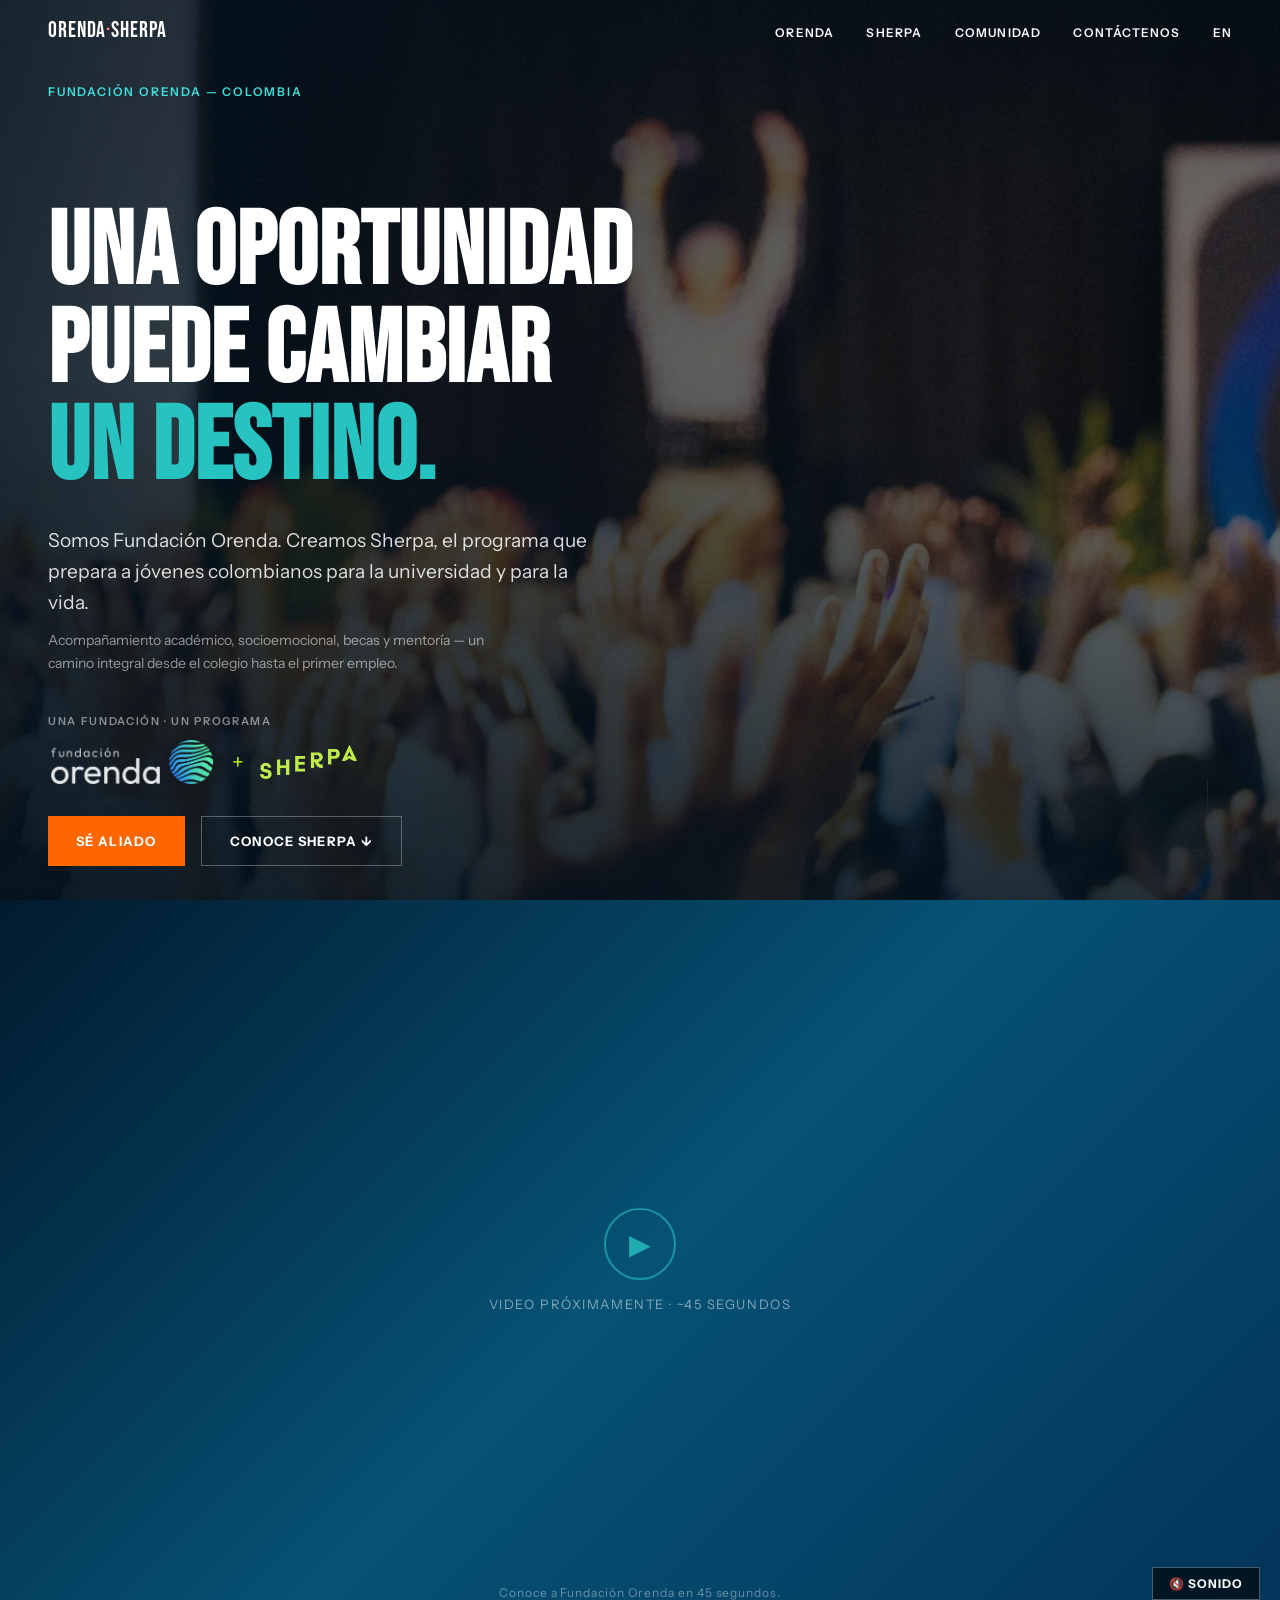
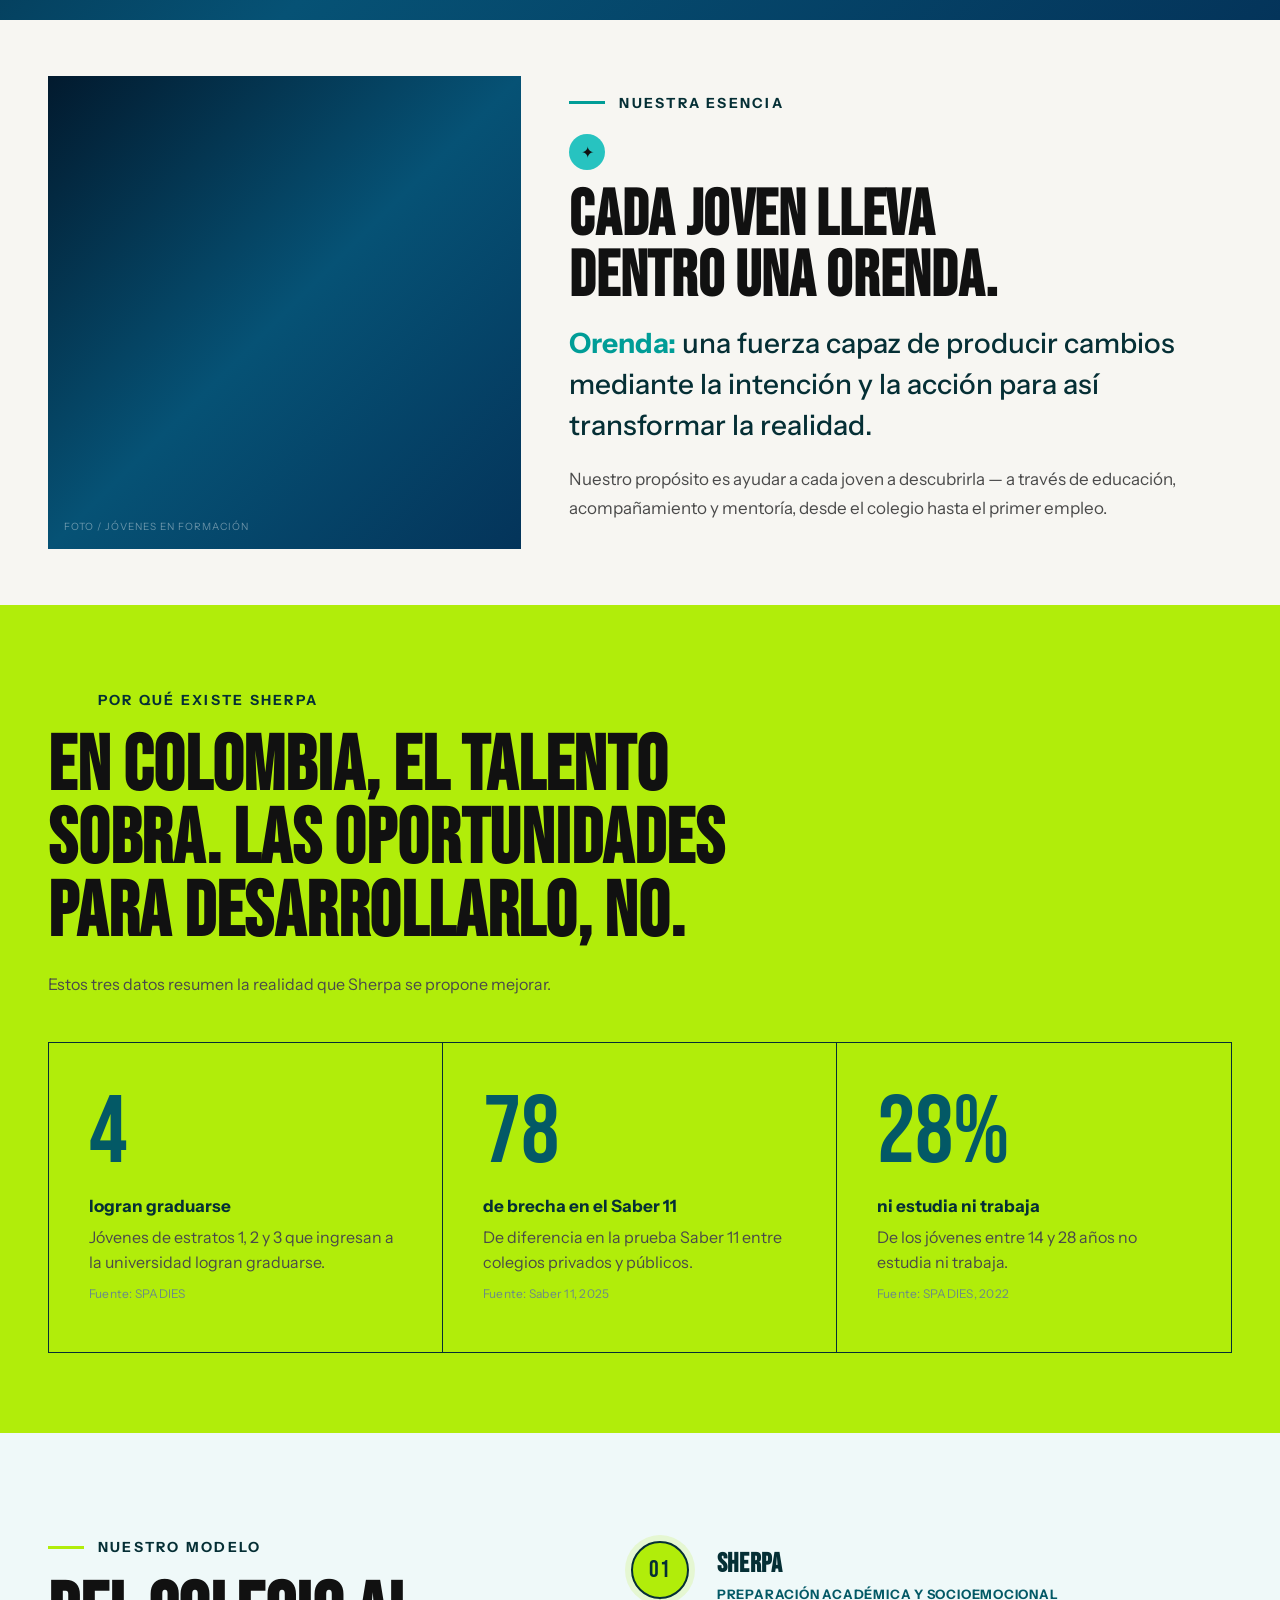
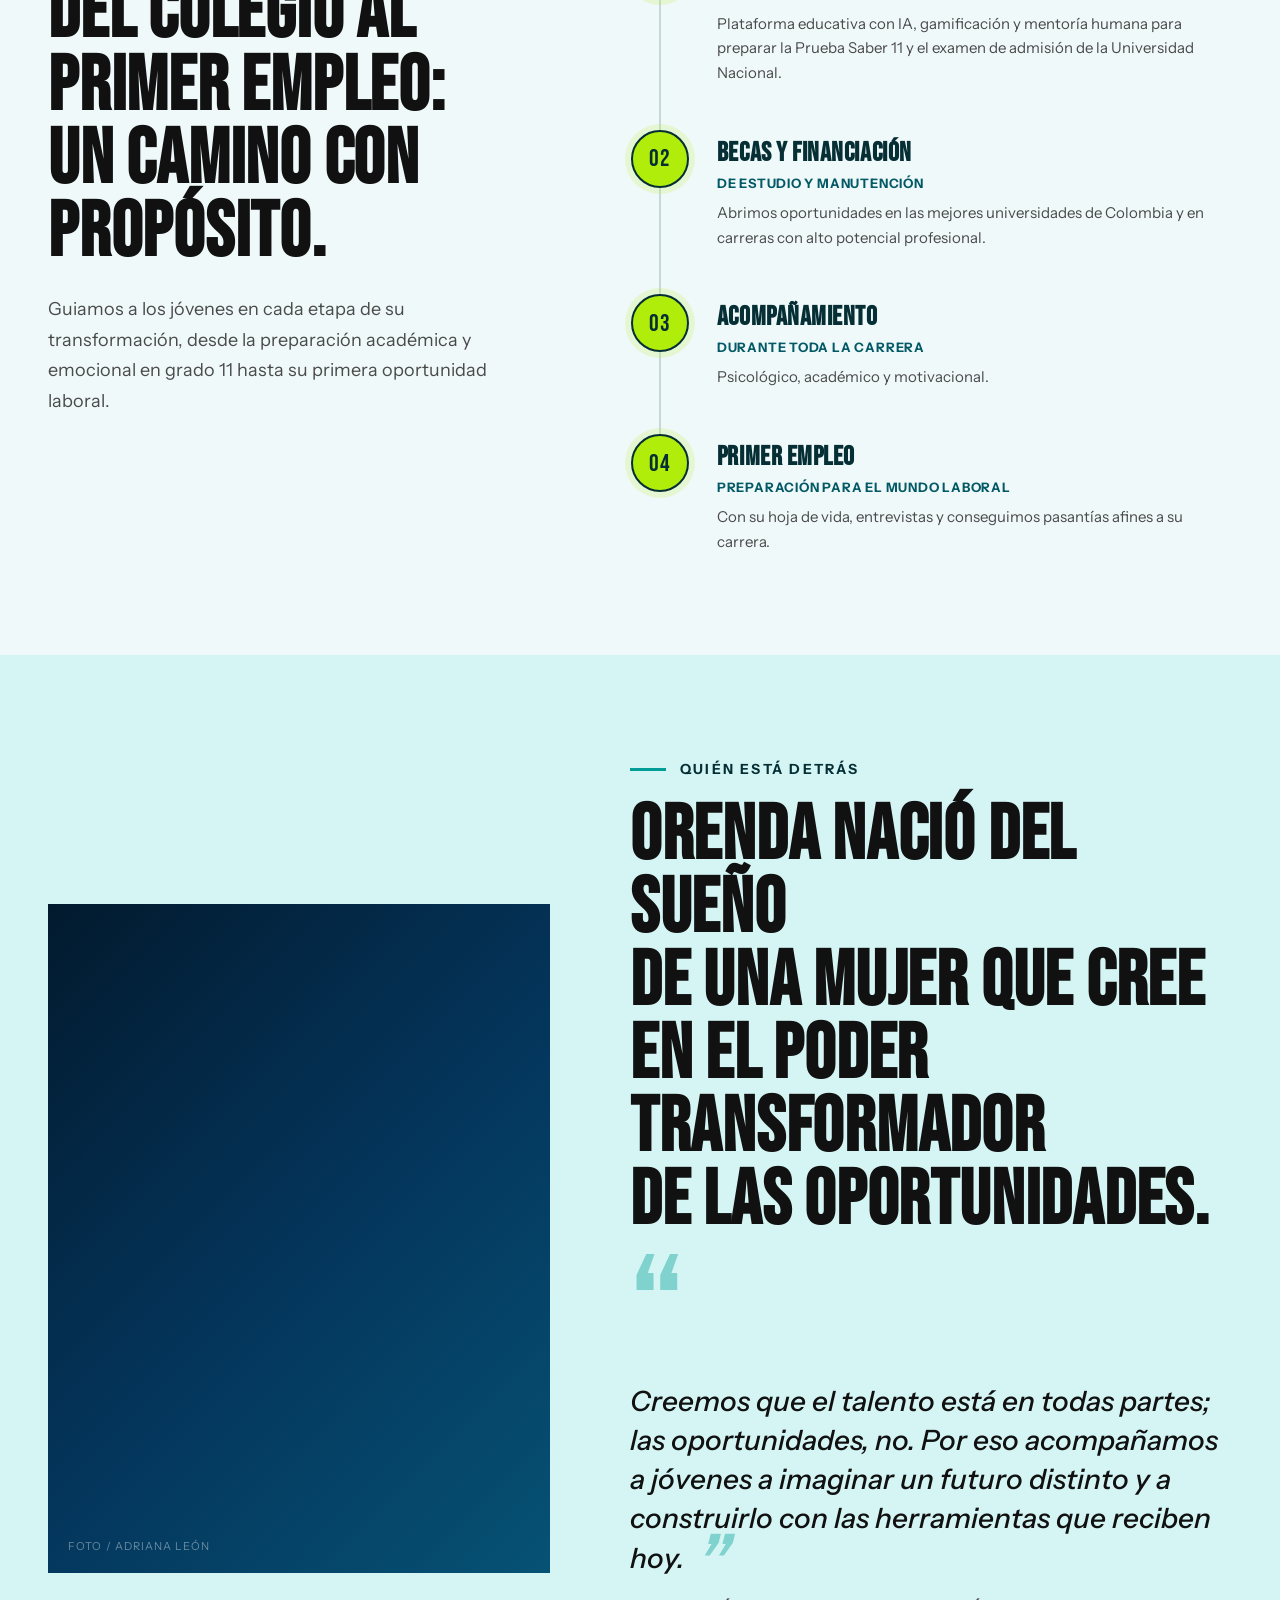
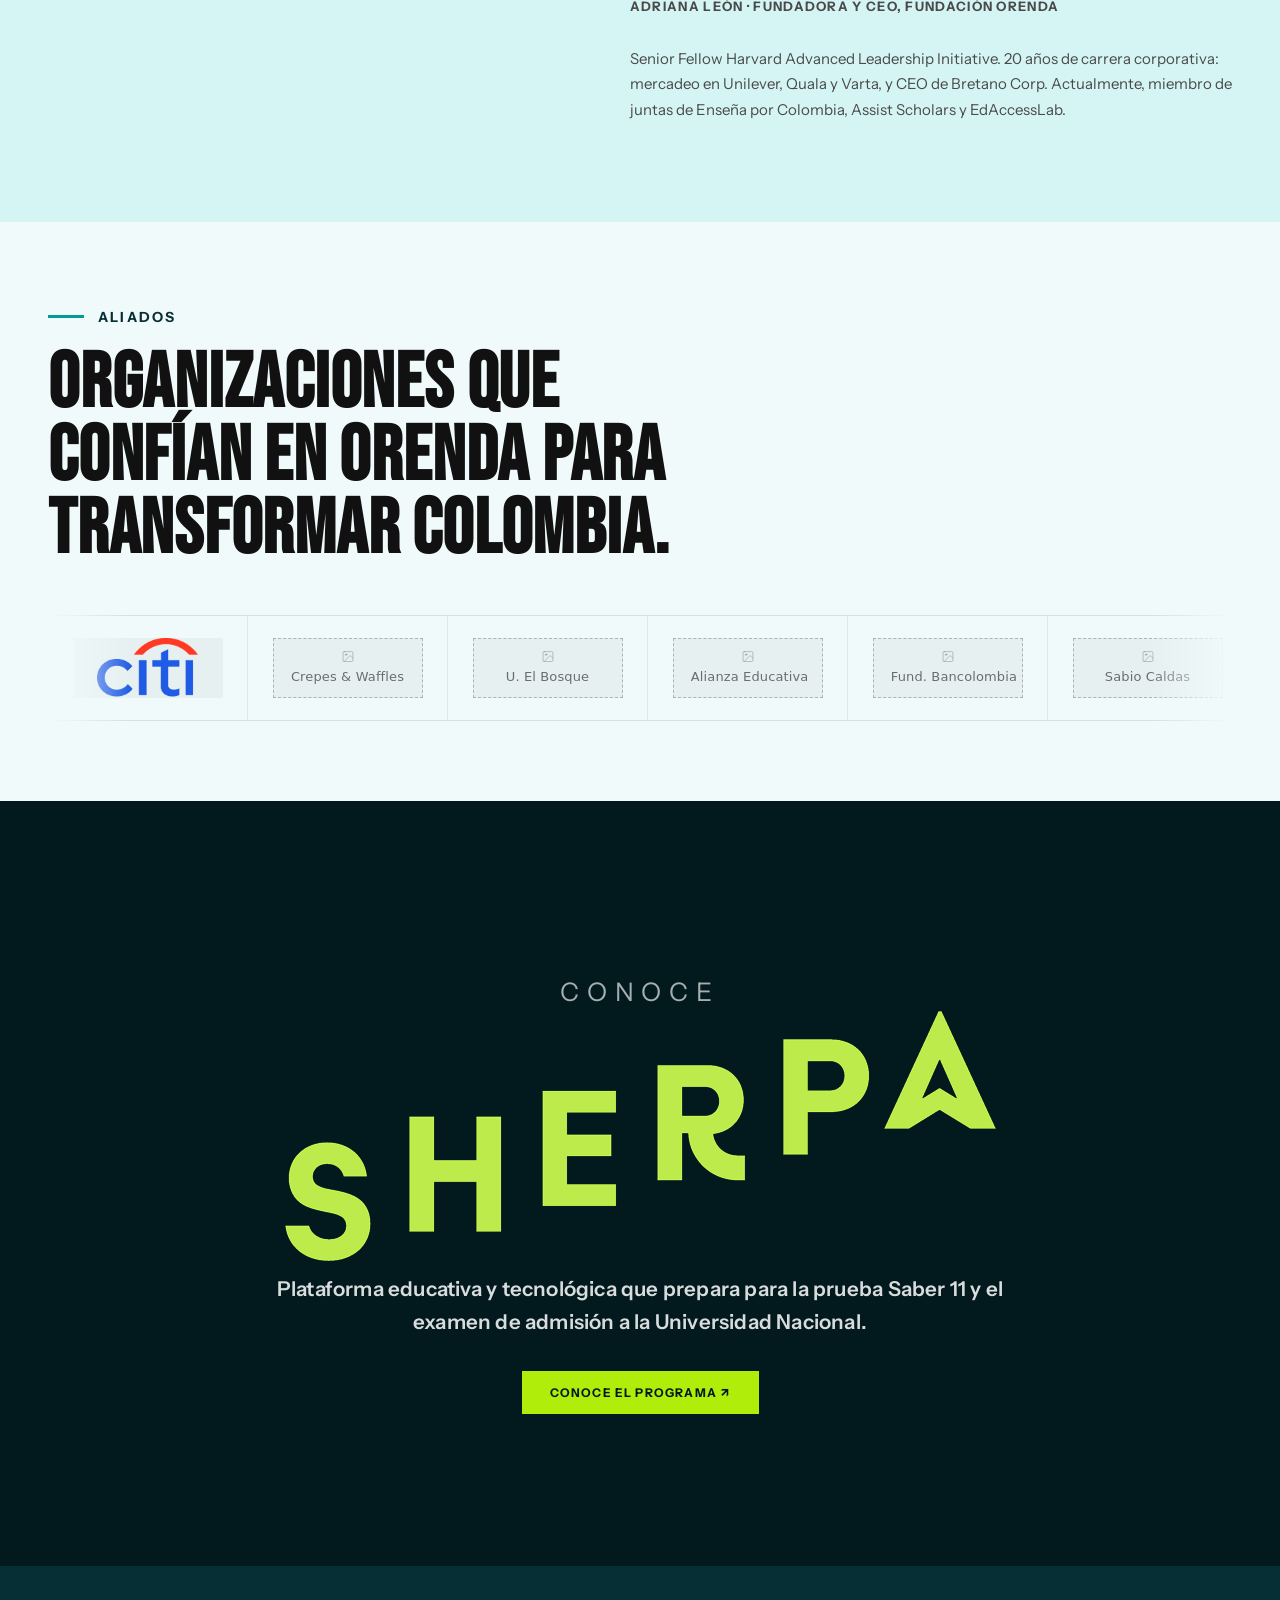
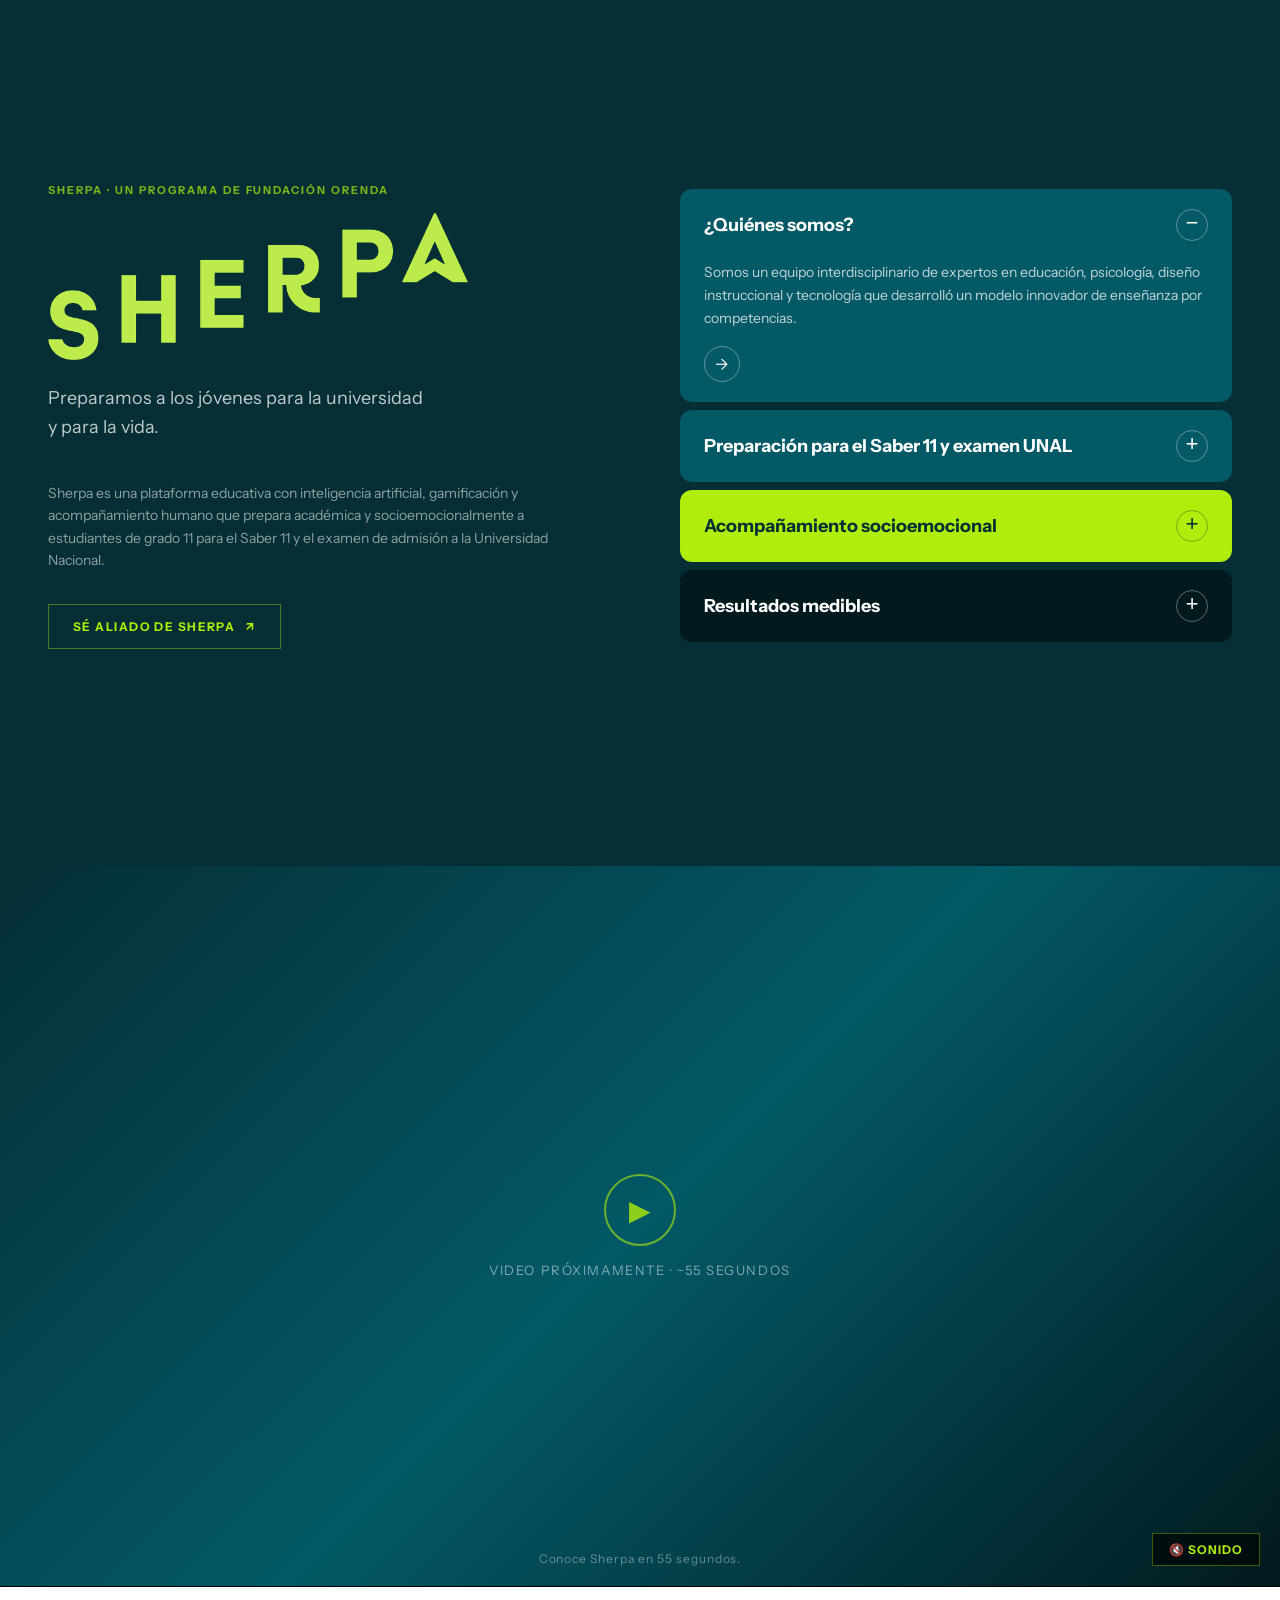
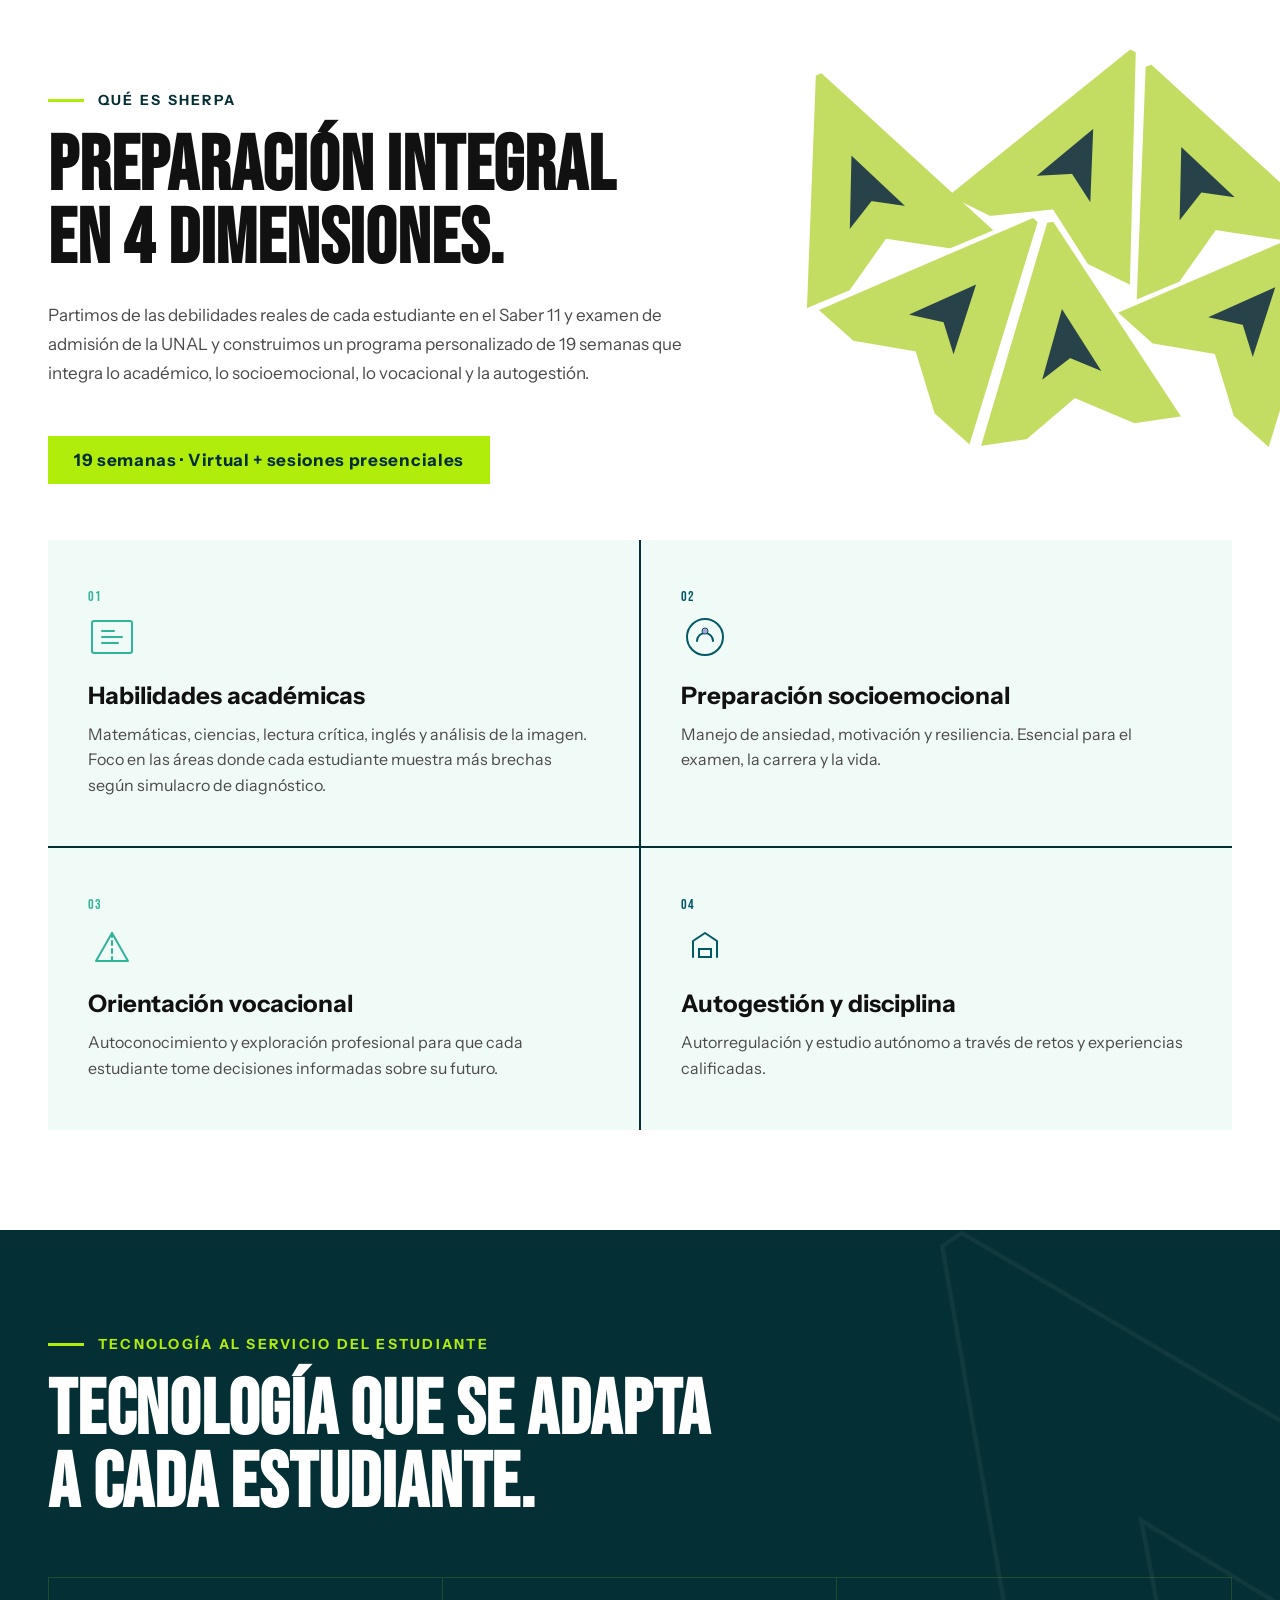
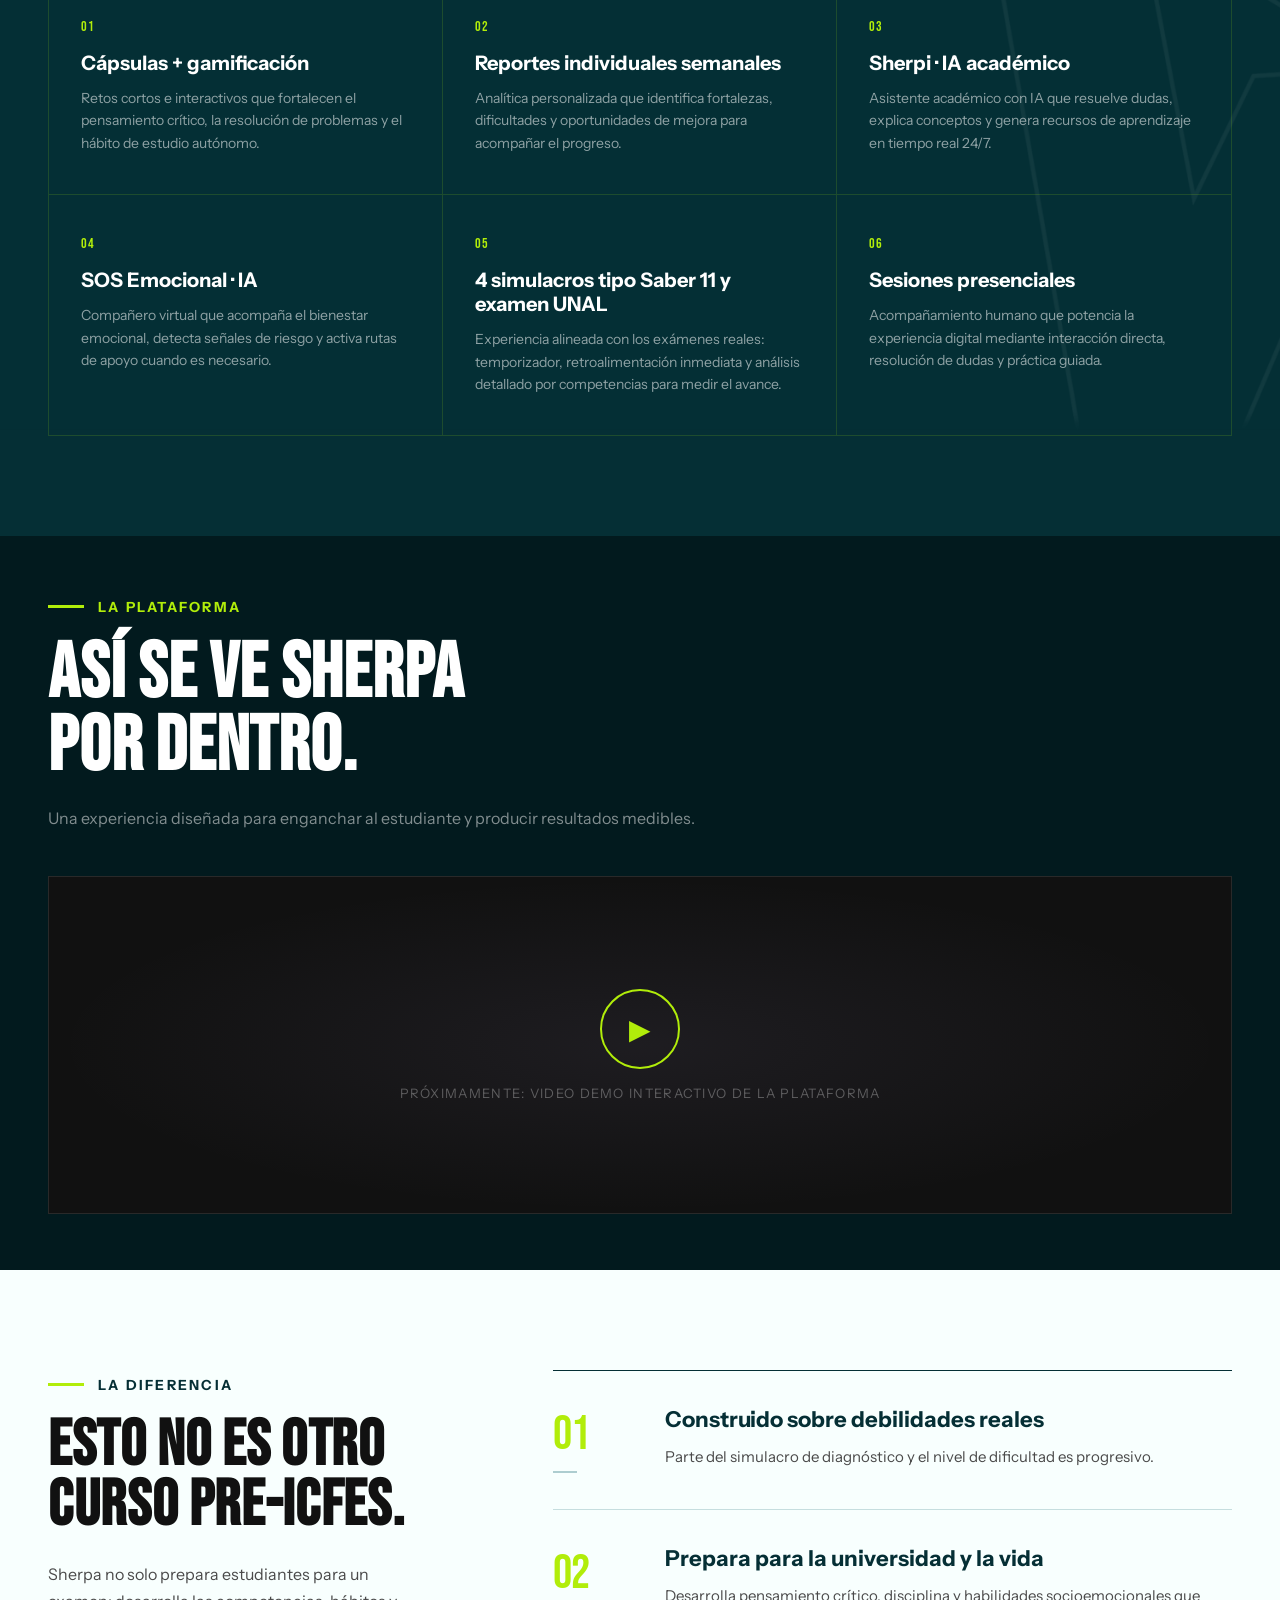
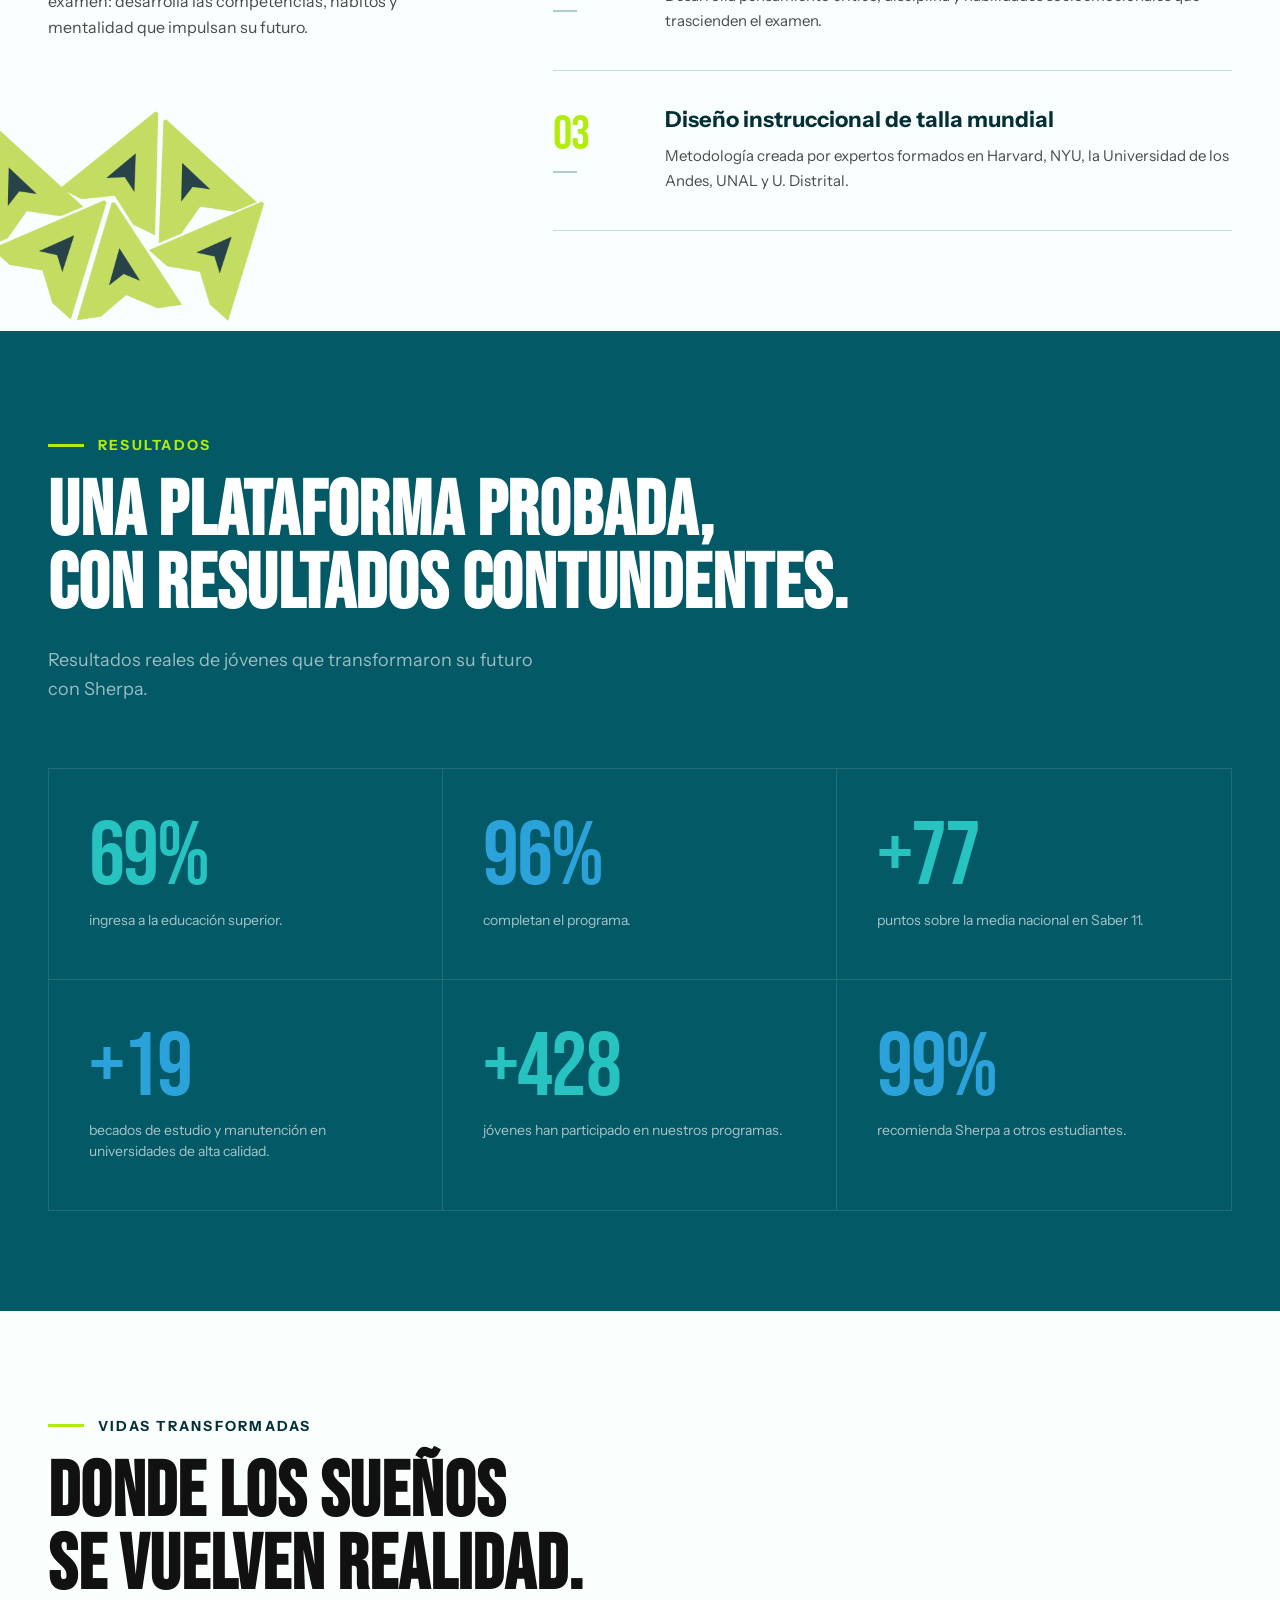
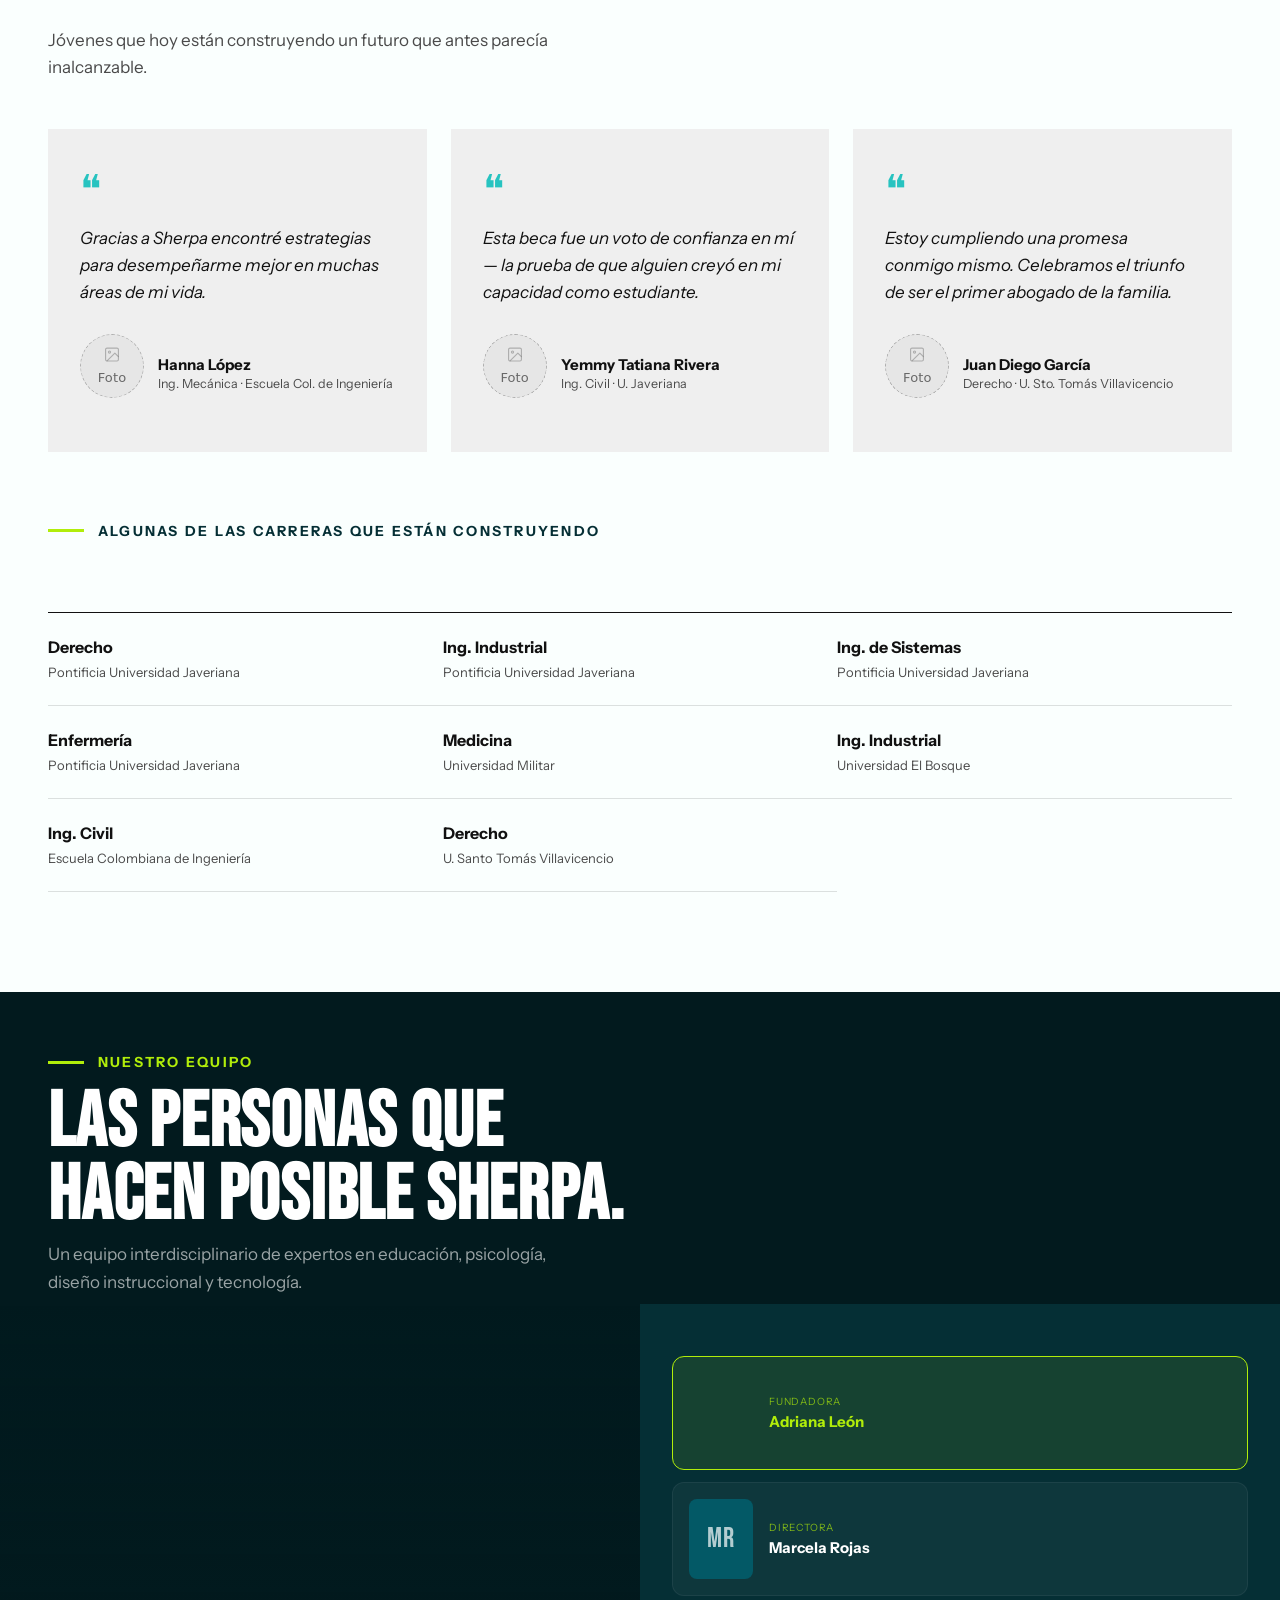
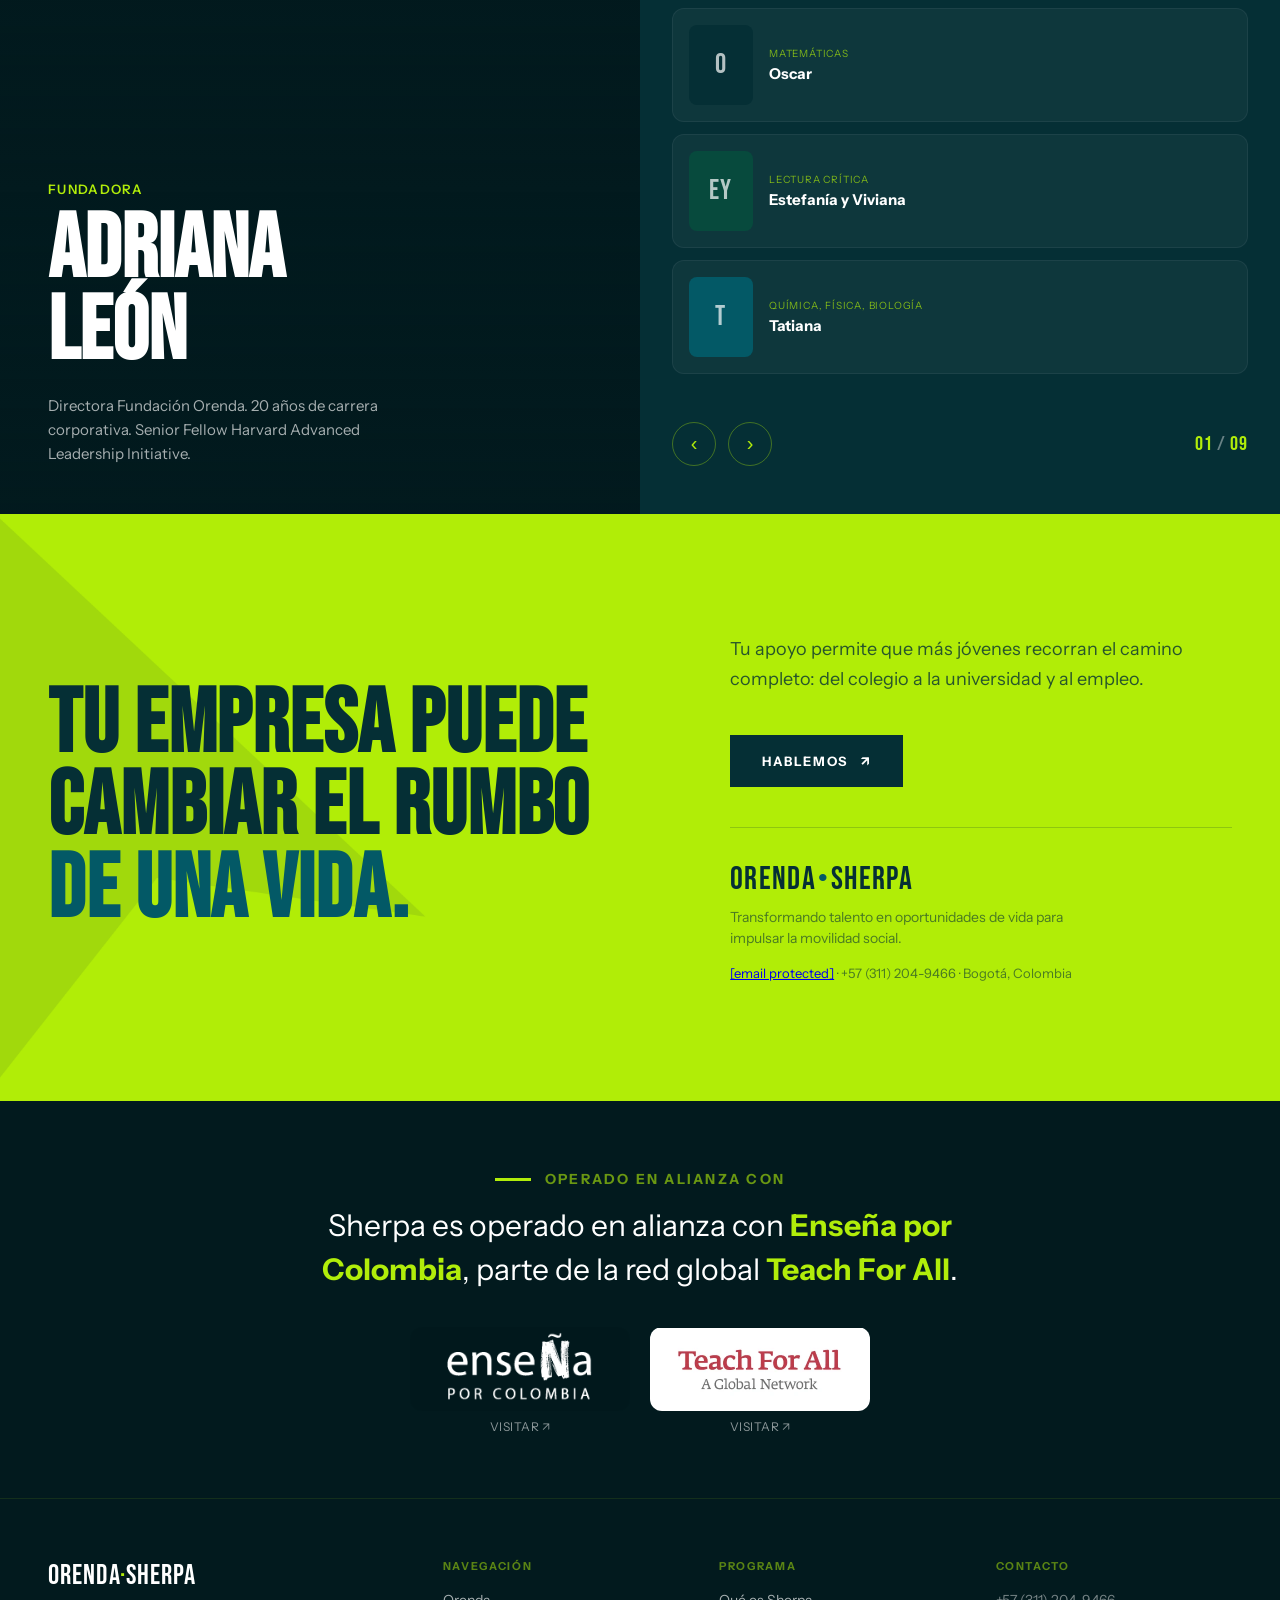
==== commit 3fe87204: "Reemplazar index.html con nueva versión de landing Fundacion Orenda Co-Authored-By: Claude Sonnet 4." ====
--- a/index.html
+++ b/index.html
@@ -4,8 +4,2331 @@
 <meta charset="UTF-8">
 <meta name="viewport" content="width=device-width, initial-scale=1.0">
 <title>Fundación Orenda — Sherpa</title>
-<link rel="stylesheet" href="orenda.css">
-<link rel="stylesheet" href="orenda-brand.css">
+<style>
+/* =============================================
+   FUNDACIÓN ORENDA — Stylesheet
+   ============================================= */
+
+@import url('https://fonts.googleapis.com/css2?family=Bebas+Neue&family=Instrument+Sans:ital,wght@0,400;0,500;0,600;0,700;1,400&display=swap');
+
+:root {
+  --off-white: #F7F6F2;
+  --warm-white: #FFFDF8;
+  --peach: #FF8F75;
+  --light-peach: #FFE2D8;
+  --lavender: #B5A3D8;
+  --soft-gray: #EFEFEF;
+  --black: #111111;
+  --dark-gray: #4A4A4A;
+  --white: #FFFFFF;
+  --font-display: 'Bebas Neue', sans-serif;
+  --font-body: 'Instrument Sans', sans-serif;
+}
+
+*, *::before, *::after { box-sizing: border-box; margin: 0; padding: 0; }
+
+html { scroll-behavior: smooth; }
+
+body {
+  font-family: var(--font-body);
+  color: var(--black);
+  background: var(--warm-white);
+  overflow-x: hidden;
+  -webkit-font-smoothing: antialiased;
+}
+
+/* ── NAV ─────────────────────────────────────── */
+#nav {
+  position: fixed; top: 0; left: 0; right: 0; z-index: 100;
+  padding: 20px 48px;
+  display: flex; align-items: center; justify-content: space-between;
+  transition: background 0.4s ease, padding 0.4s ease;
+}
+#nav.scrolled {
+  background: var(--white);
+  padding: 14px 48px;
+  border-bottom: 1px solid #e0e0e0;
+}
+#nav.scrolled .nav-logo,
+#nav.scrolled .nav-links a,
+#nav.scrolled .nav-cta { color: var(--black); }
+.nav-logo {
+  font-family: var(--font-display);
+  font-size: 22px;
+  letter-spacing: 0.04em;
+  color: var(--white);
+  text-decoration: none;
+  line-height: 1;
+}
+.nav-logo span { color: var(--peach); }
+.nav-links {
+  display: flex; gap: 32px; list-style: none;
+}
+.nav-links a {
+  font-size: 12px; font-weight: 600; letter-spacing: 0.1em;
+  text-transform: uppercase; color: var(--white);
+  text-decoration: none; transition: color 0.2s;
+}
+.nav-links a:hover { color: var(--peach); }
+.nav-cta {
+  font-size: 12px; font-weight: 700; letter-spacing: 0.1em;
+  text-transform: uppercase; color: var(--white);
+  background: var(--peach); padding: 10px 20px;
+  text-decoration: none; transition: background 0.2s, color 0.2s;
+}
+#nav.scrolled .nav-cta { color: var(--white); }
+.nav-cta:hover { background: var(--black); color: var(--white); }
+.nav-hamburger { display: none; flex-direction: column; gap: 5px; cursor: pointer; }
+.nav-hamburger span { width: 24px; height: 2px; background: var(--white); display: block; transition: 0.3s; }
+#nav.scrolled .nav-hamburger span { background: var(--black); }
+.mobile-menu {
+  display: none; position: fixed; top: 0; left: 0; right: 0; bottom: 0;
+  background: var(--black); z-index: 99; flex-direction: column;
+  align-items: center; justify-content: center; gap: 32px;
+}
+.mobile-menu.open { display: flex; }
+.mobile-menu a {
+  font-family: var(--font-display); font-size: 48px; color: var(--white);
+  text-decoration: none; letter-spacing: 0.05em;
+}
+.mobile-menu a:hover { color: var(--peach); }
+.mobile-close {
+  position: absolute; top: 24px; right: 24px;
+  color: var(--white); font-size: 32px; cursor: pointer; background: none; border: none;
+}
+
+/* ── HERO ────────────────────────────────────── */
+#hero {
+  height: 100vh; min-height: 600px;
+  position: relative; display: flex; align-items: flex-end;
+  padding: 80px 48px;
+  background: linear-gradient(135deg, #1a0a05 0%, #2d1810 30%, #3d2215 60%, #1a0805 100%);
+  overflow: hidden;
+}
+.hero-bg {
+  position: absolute; inset: 0;
+  background: 
+    radial-gradient(ellipse at 60% 40%, rgba(255,143,117,0.15) 0%, transparent 60%),
+    radial-gradient(ellipse at 20% 80%, rgba(181,163,216,0.1) 0%, transparent 50%),
+    linear-gradient(180deg, rgba(0,0,0,0.3) 0%, rgba(0,0,0,0.7) 100%);
+}
+.hero-photo-hint {
+  position: absolute; inset: 0;
+  background: linear-gradient(135deg, #2c1509 0%, #4a2318 40%, #3a1c10 70%, #1f0d06 100%);
+  opacity: 0.9;
+}
+.hero-grain {
+  position: absolute; inset: 0;
+  background-image: url("data:image/svg+xml,%3Csvg viewBox='0 0 256 256' xmlns='http://www.w3.org/2000/svg'%3E%3Cfilter id='noise'%3E%3CfeTurbulence type='fractalNoise' baseFrequency='0.9' numOctaves='4' stitchTiles='stitch'/%3E%3C/filter%3E%3Crect width='100%25' height='100%25' filter='url(%23noise)' opacity='0.08'/%3E%3C/svg%3E");
+  opacity: 0.4;
+}
+.hero-label {
+  position: absolute; top: 100px; left: 48px;
+  font-size: 12px; font-weight: 600; letter-spacing: 0.15em;
+  text-transform: uppercase; color: var(--peach); opacity: 0.8;
+}
+.hero-content { position: relative; z-index: 2; max-width: 900px; }
+.hero-headline {
+  font-family: var(--font-display);
+  font-size: clamp(64px, 8vw, 110px);
+  line-height: 0.95; letter-spacing: 0.01em;
+  color: var(--white); margin-bottom: 28px;
+}
+.hero-headline em { color: var(--peach); font-style: normal; }
+.hero-sub {
+  font-size: clamp(16px, 1.5vw, 20px);
+  color: rgba(255,255,255,0.85);
+  max-width: 560px; line-height: 1.6; margin-bottom: 12px;
+}
+.hero-body {
+  font-size: 14px; color: rgba(255,255,255,0.55);
+  max-width: 480px; line-height: 1.6; margin-bottom: 40px;
+}
+.btn-hero {
+  display: inline-flex; align-items: center; gap: 10px;
+  background: var(--peach); color: var(--black);
+  font-size: 13px; font-weight: 700; letter-spacing: 0.1em;
+  text-transform: uppercase; padding: 16px 28px;
+  text-decoration: none; transition: all 0.2s;
+}
+.btn-hero:hover { background: var(--white); }
+.btn-hero .arrow { transition: transform 0.2s; }
+.btn-hero:hover .arrow { transform: translate(3px, -3px); }
+.scroll-indicator {
+  position: absolute; bottom: 40px; right: 48px;
+  display: flex; flex-direction: column; align-items: center; gap: 8px;
+  color: rgba(255,255,255,0.4); font-size: 10px; letter-spacing: 0.15em;
+  text-transform: uppercase;
+}
+.scroll-line {
+  width: 1px; height: 60px;
+  background: linear-gradient(to bottom, rgba(255,255,255,0.4), transparent);
+  animation: scrollAnim 2s ease-in-out infinite;
+}
+@keyframes scrollAnim { 0%,100% { transform: scaleY(1); opacity: 0.4; } 50% { transform: scaleY(0.5); opacity: 1; } }
+
+/* ── MARQUEE ─────────────────────────────────── */
+.marquee-strip {
+  background: var(--light-peach);
+  height: 100px; overflow: hidden;
+  display: flex; align-items: center;
+  border-top: 1px solid rgba(255,143,117,0.2);
+  border-bottom: 1px solid rgba(255,143,117,0.2);
+}
+.marquee-track {
+  display: flex; gap: 0;
+  animation: marqueeScroll 20s linear infinite;
+  white-space: nowrap;
+}
+.marquee-item {
+  font-family: var(--font-display);
+  font-size: clamp(32px, 4vw, 52px);
+  letter-spacing: 0.04em; color: var(--peach);
+  padding: 0 40px; flex-shrink: 0;
+}
+@keyframes marqueeScroll { from { transform: translateX(0); } to { transform: translateX(-50%); } }
+
+.btn-hero-sec {
+  display: inline-flex; align-items: center; gap: 10px;
+  border: 1px solid rgba(255,255,255,0.3); color: var(--white);
+  font-size: 13px; font-weight: 700; letter-spacing: 0.1em;
+  text-transform: uppercase; padding: 16px 28px;
+  text-decoration: none; transition: all 0.2s;
+}
+.btn-hero-sec:hover { background: rgba(255,255,255,0.1); }
+.hero-ctas { display: flex; gap: 16px; flex-wrap: wrap; }
+.section-label {
+  font-size: 11px; font-weight: 700; letter-spacing: 0.18em;
+  text-transform: uppercase; color: var(--dark-gray);
+  margin-bottom: 16px; opacity: 0.6;
+}
+.section-title {
+  font-family: var(--font-display);
+  font-size: clamp(48px, 6vw, 80px);
+  line-height: 0.95; letter-spacing: 0.01em;
+  color: var(--black); margin-bottom: 24px;
+}
+.section-title.lavender { color: var(--lavender); }
+.section-title.peach { color: var(--peach); }
+.reveal { opacity: 0; transform: translateY(40px); transition: opacity 0.7s ease, transform 0.7s ease; }
+.reveal.visible { opacity: 1; transform: translateY(0); }
+
+/* Hero elements animate in via keyframe, not IntersectionObserver */
+#hero .reveal {
+  opacity: 0;
+  animation: heroFadeUp 0.9s ease forwards;
+}
+#hero .reveal.reveal-delay-1 { animation-delay: 0.15s; }
+#hero .reveal.reveal-delay-2 { animation-delay: 0.3s; }
+
+.hero-reveal {
+  animation: heroFadeUp 0.9s ease forwards;
+}
+@keyframes heroFadeUp {
+  from { opacity: 0; transform: translateY(40px); }
+  to   { opacity: 1; transform: translateY(0); }
+}
+.reveal-delay-1 { transition-delay: 0.1s; }
+.reveal-delay-2 { transition-delay: 0.2s; }
+.reveal-delay-3 { transition-delay: 0.3s; }
+.reveal-delay-4 { transition-delay: 0.4s; }
+
+/* ── MISIÓN ──────────────────────────────────── */
+#mision {
+  background: var(--off-white);
+  padding: 56px 48px;
+  display: grid; grid-template-columns: 1fr 1.4fr; gap: 48px;
+  align-items: center;
+}
+.mision-img {
+  aspect-ratio: 1/1;
+  background: linear-gradient(135deg, #3d2215 0%, #6b3d28 40%, #4a2318 100%);
+  position: relative; overflow: hidden;
+}
+.mision-img::after {
+  content: 'FOTO / Jóvenes en formación';
+  position: absolute; bottom: 16px; left: 16px;
+  font-size: 10px; letter-spacing: 0.1em; text-transform: uppercase;
+  color: rgba(255,255,255,0.4);
+}
+.mision-accent {
+  width: 36px; height: 36px;
+  background: var(--peach); border-radius: 50%;
+  display: flex; align-items: center; justify-content: center;
+  font-size: 16px; margin-bottom: 16px;
+}
+.mision-body { font-size: 15px; line-height: 1.65; color: var(--dark-gray); }
+.mision-body p { margin-bottom: 14px; }
+.mision-quote {
+  margin-top: 32px; padding: 20px 24px;
+  border-left: 3px solid var(--peach);
+  font-size: 14px; font-style: italic; color: var(--dark-gray);
+}
+
+/* ── REALIDAD ────────────────────────────────── */
+#realidad { padding: 100px 48px; background: var(--warm-white); }
+.realidad-header { margin-bottom: 16px; }
+.realidad-sub {
+  font-size: 14px; font-weight: 600; letter-spacing: 0.1em;
+  text-transform: uppercase; color: var(--peach); margin-bottom: 60px;
+}
+.realidad-grid {
+  display: grid;
+  grid-template-columns: 1fr 1fr;
+  gap: 0;
+}
+.realidad-item {
+  padding: 40px 32px;
+  border-top: 1px solid var(--black);
+  display: grid; grid-template-columns: 80px 1fr; gap: 24px;
+  align-items: start;
+  transition: background 0.2s;
+}
+.realidad-item:hover { background: var(--off-white); }
+.realidad-item:nth-child(odd) { border-right: 1px solid var(--black); }
+.realidad-item:nth-last-child(-n+2) { border-bottom: 1px solid var(--black); }
+.realidad-num {
+  font-family: var(--font-display);
+  font-size: 72px; line-height: 1;
+  color: var(--lavender); letter-spacing: -0.02em;
+}
+.realidad-text h3 {
+  font-size: 20px; font-weight: 700; margin-bottom: 10px;
+  line-height: 1.2;
+}
+.realidad-text p { font-size: 15px; line-height: 1.6; color: var(--dark-gray); }
+
+/* ── MODELO ──────────────────────────────────── */
+#modelo { padding: 100px 48px; background: var(--soft-gray); }
+.modelo-intro { max-width: 640px; margin-bottom: 64px; }
+.modelo-intro p { font-size: 17px; line-height: 1.7; color: var(--dark-gray); margin-top: 16px; }
+.pathway {
+  display: grid;
+  grid-template-columns: repeat(6, 1fr);
+  gap: 0; position: relative;
+}
+.pathway::before {
+  content: '';
+  position: absolute; top: 44px; left: 0; right: 0; height: 2px;
+  background: var(--black);
+}
+.pathway-step { position: relative; padding-top: 80px; padding-right: 16px; }
+.pathway-dot {
+  position: absolute; top: 36px; left: 0;
+  width: 16px; height: 16px; background: var(--peach);
+  border: 2px solid var(--black); border-radius: 50%;
+}
+.pathway-step h4 {
+  font-family: var(--font-display); font-size: 22px; letter-spacing: 0.02em;
+  margin-bottom: 8px;
+}
+.pathway-step p { font-size: 13px; color: var(--dark-gray); line-height: 1.5; }
+.pathway-arrow {
+  position: absolute; top: 38px; right: -8px;
+  font-size: 18px; color: var(--peach); font-weight: 700;
+}
+
+/* ── CARRERAS ────────────────────────────────── */
+#carreras { padding: 100px 48px; background: var(--off-white); position: relative; overflow: hidden; }
+.carreras-bg-num {
+  position: absolute; right: -20px; top: 50%; transform: translateY(-50%);
+  font-family: var(--font-display); font-size: 380px; line-height: 1;
+  color: rgba(181,163,216,0.12); pointer-events: none; user-select: none;
+}
+.carreras-grid {
+  display: grid;
+  grid-template-columns: repeat(3, 1fr);
+  gap: 0; position: relative; z-index: 1;
+  border-top: 1px solid var(--black);
+  margin-top: 48px;
+}
+.carrera-item {
+  padding: 24px 16px 24px 0;
+  border-bottom: 1px solid rgba(0,0,0,0.12);
+  transition: padding-left 0.2s;
+  cursor: default;
+}
+.carrera-item:hover { padding-left: 12px; }
+.carrera-item h4 { font-size: 16px; font-weight: 700; margin-bottom: 4px; }
+.carrera-item span { font-size: 13px; color: var(--dark-gray); }
+.carrera-item:hover h4 { text-decoration: underline; text-decoration-color: var(--peach); }
+
+/* ── IMPACTO ─────────────────────────────────── */
+#impacto { padding: 100px 48px; background: var(--black); color: var(--white); }
+#impacto .section-label { color: rgba(255,255,255,0.4); }
+#impacto .section-title { color: var(--white); }
+.impacto-sub { font-size: 16px; color: rgba(255,255,255,0.6); max-width: 520px; margin-bottom: 64px; line-height: 1.6; }
+.impacto-grid {
+  display: grid; grid-template-columns: repeat(3, 1fr);
+  gap: 0; border: 1px solid rgba(255,255,255,0.12);
+}
+.stat-card {
+  padding: 48px 40px;
+  border-right: 1px solid rgba(255,255,255,0.12);
+  border-bottom: 1px solid rgba(255,255,255,0.12);
+}
+.stat-card:nth-child(3n) { border-right: none; }
+.stat-card:nth-child(4), .stat-card:nth-child(5), .stat-card:nth-child(6) { border-bottom: none; }
+.stat-number {
+  font-family: var(--font-display);
+  font-size: clamp(56px, 7vw, 96px);
+  line-height: 0.9; letter-spacing: -0.02em;
+  color: var(--peach); margin-bottom: 12px;
+}
+.stat-number.lav { color: var(--lavender); }
+.stat-label { font-size: 14px; color: rgba(255,255,255,0.65); line-height: 1.5; }
+
+/* ── FUNDADORA ───────────────────────────────── */
+#fundadora {
+  padding: 100px 48px; background: var(--light-peach);
+  display: grid; grid-template-columns: 1fr 1.2fr; gap: 80px; align-items: center;
+}
+.fundadora-img {
+  aspect-ratio: 3/4;
+  background: linear-gradient(135deg, #4a2318 0%, #7a3d28 50%, #3d1a0f 100%);
+  position: relative; overflow: hidden;
+}
+.fundadora-img::after {
+  content: 'FOTO / Adriana León';
+  position: absolute; bottom: 20px; left: 20px;
+  font-size: 11px; letter-spacing: 0.1em; text-transform: uppercase;
+  color: rgba(255,255,255,0.4);
+}
+.fundadora-quote-mark {
+  font-family: var(--font-display); font-size: 160px; line-height: 0.7;
+  color: var(--peach); opacity: 0.4; margin-bottom: 8px;
+}
+.fundadora-quote {
+  font-size: clamp(20px, 2.5vw, 28px); font-style: italic; font-weight: 500;
+  line-height: 1.4; margin-bottom: 20px;
+}
+.fundadora-attribution {
+  font-size: 13px; font-weight: 700; letter-spacing: 0.1em;
+  text-transform: uppercase; margin-bottom: 32px; color: var(--dark-gray);
+}
+.fundadora-bio { font-size: 15px; line-height: 1.7; color: var(--dark-gray); }
+
+/* ── TESTIMONIOS ─────────────────────────────── */
+#testimonios { padding: 100px 48px; background: var(--warm-white); }
+.testimonios-grid {
+  display: grid; grid-template-columns: repeat(3, 1fr);
+  gap: 24px; margin-top: 48px;
+}
+.testimonio-card {
+  background: var(--soft-gray);
+  padding: 40px 32px;
+  transition: transform 0.2s, box-shadow 0.2s;
+}
+.testimonio-card:hover { transform: translateY(-6px); box-shadow: 0 20px 40px rgba(0,0,0,0.08); }
+.testimonio-accent { color: var(--peach); font-size: 40px; line-height: 1; margin-bottom: 16px; }
+.testimonio-text {
+  font-size: 17px; font-style: italic; line-height: 1.6;
+  margin-bottom: 28px; color: var(--black);
+}
+.testimonio-avatar {
+  width: 48px; height: 48px; border-radius: 50%;
+  background: linear-gradient(135deg, var(--peach), var(--lavender));
+  margin-bottom: 12px;
+}
+.testimonio-name { font-size: 14px; font-weight: 700; }
+.testimonio-role { font-size: 12px; color: var(--dark-gray); margin-top: 2px; }
+
+/* ── ALIADOS ─────────────────────────────────── */
+#aliados { padding: 80px 48px; background: var(--off-white); }
+.aliados-intro { font-size: 16px; color: var(--dark-gray); max-width: 480px; margin-bottom: 48px; }
+.aliados-grid {
+  display: grid; grid-template-columns: repeat(5, 1fr);
+  gap: 0; border-top: 1px solid var(--black);
+}
+.aliado-item {
+  padding: 28px 20px;
+  border-right: 1px solid rgba(0,0,0,0.1);
+  border-bottom: 1px solid rgba(0,0,0,0.1);
+  display: flex; align-items: center; justify-content: center;
+  font-size: 13px; font-weight: 700; letter-spacing: 0.05em;
+  text-align: center; text-transform: uppercase;
+  transition: background 0.2s;
+}
+.aliado-item:hover { background: var(--light-peach); }
+
+/* ── SHERPA DIVIDER ──────────────────────────── */
+/* ── SHERPA DIVIDER (full hero + dashboard) ── */
+#sherpa-divider {
+  background: #052f35;
+  padding: 80px 48px;
+  display: grid;
+  grid-template-columns: 1fr 1.4fr;
+  gap: 64px;
+  align-items: center;
+  min-height: 100vh;
+  position: relative;
+  overflow: hidden;
+}
+.sd-grain {
+  position: absolute; inset: 0; pointer-events: none; z-index: 0;
+  background-image: url("data:image/svg+xml,%3Csvg viewBox='0 0 256 256' xmlns='http://www.w3.org/2000/svg'%3E%3Cfilter id='n'%3E%3CfeTurbulence type='fractalNoise' baseFrequency='0.9' numOctaves='4' stitchTiles='stitch'/%3E%3C/filter%3E%3Crect width='100%25' height='100%25' filter='url(%23n)' opacity='0.04'/%3E%3C/svg%3E");
+}
+.sd-left { position: relative; z-index: 1; }
+.sd-tag {
+  font-size: 11px; font-weight: 700; letter-spacing: 0.18em;
+  text-transform: uppercase; color: rgba(177,237,10,0.7); margin-bottom: 20px;
+}
+.sd-title {
+  font-family: 'Bebas Neue', sans-serif;
+  font-size: clamp(64px, 7vw, 100px);
+  line-height: 0.9; color: #fff; letter-spacing: 0.01em; margin-bottom: 24px;
+}
+.sd-sub {
+  font-size: 17px; line-height: 1.65;
+  color: rgba(255,255,255,0.65); max-width: 380px; margin-bottom: 36px;
+}
+.sd-cta {
+  display: inline-flex; align-items: center; gap: 8px;
+  background: #b1ed0a; color: #052f35;
+  font-size: 13px; font-weight: 700; letter-spacing: 0.08em;
+  text-transform: uppercase; padding: 14px 24px;
+  text-decoration: none; transition: all 0.2s; margin-bottom: 48px; display: block; width: fit-content;
+}
+.sd-cta:hover { background: #fff; }
+.sd-stats { display: flex; gap: 40px; border-top: 1px solid rgba(255,255,255,0.1); padding-top: 32px; }
+.sd-stat { display: flex; flex-direction: column; gap: 4px; }
+.sd-stat-num { font-family: 'Bebas Neue', sans-serif; font-size: 40px; line-height: 1; color: #b1ed0a; }
+.sd-stat-label { font-size: 12px; color: rgba(255,255,255,0.45); }
+.sd-right { position: relative; z-index: 1; }
+.sd-dashboard-wrap {
+  background: rgba(255,255,255,0.07);
+  border: 1px solid rgba(255,255,255,0.12);
+  border-radius: 16px; padding: 10px;
+  box-shadow: 0 40px 80px rgba(0,0,0,0.4);
+}
+.sd-dashboard {
+  display: flex; background: #fff; border-radius: 10px;
+  overflow: hidden; font-size: 11px;
+  font-family: 'Instrument Sans', sans-serif;
+  user-select: none; pointer-events: none; min-height: 420px;
+}
+.sd-db-sidebar {
+  width: 140px; flex-shrink: 0; background: #052f35;
+  padding: 14px 10px; display: flex; flex-direction: column; gap: 12px;
+}
+.sd-db-logo { display: flex; align-items: center; gap: 6px; color: #fff; font-weight: 700; font-size: 13px; }
+.sd-db-logo-icon {
+  width: 24px; height: 24px; border-radius: 6px; background: #b1ed0a; color: #052f35;
+  font-weight: 900; font-size: 13px; display: flex; align-items: center; justify-content: center;
+}
+.sd-db-user { display: flex; align-items: center; gap: 6px; padding: 6px 0; border-bottom: 1px solid rgba(255,255,255,0.1); }
+.sd-db-avatar {
+  width: 24px; height: 24px; border-radius: 50%; background: #31b498; color: #fff;
+  font-size: 9px; font-weight: 700; display: flex; align-items: center; justify-content: center; flex-shrink: 0;
+}
+.sd-db-username { font-size: 9px; font-weight: 600; color: #fff; line-height: 1.3; }
+.sd-db-useremail { font-size: 8px; color: rgba(255,255,255,0.45); }
+.sd-db-nav { display: flex; flex-direction: column; gap: 2px; }
+.sd-db-nav-item {
+  display: block; padding: 5px 8px; border-radius: 6px;
+  color: rgba(255,255,255,0.6); font-size: 9px; cursor: default;
+  white-space: nowrap; overflow: hidden; text-overflow: ellipsis;
+}
+.sd-db-nav-item.sd-active { background: rgba(177,237,10,0.15); color: #b1ed0a; }
+.sd-db-main { flex: 1; display: flex; flex-direction: column; background: #f8fffe; overflow: hidden; }
+.sd-db-topbar {
+  display: flex; justify-content: space-between; align-items: flex-start;
+  padding: 12px 14px 8px; background: #fff; border-bottom: 1px solid #eef;
+}
+.sd-db-greeting { font-size: 12px; font-weight: 700; color: #052f35; }
+.sd-db-greeting-sub { font-size: 8px; color: #888; margin-top: 2px; max-width: 280px; }
+.sd-db-topbar-right { display: flex; align-items: center; gap: 8px; flex-shrink: 0; }
+.sd-db-sherpiamigo { background: #b1ed0a; color: #052f35; font-size: 8px; font-weight: 700; padding: 4px 8px; border-radius: 12px; }
+.sd-db-bell { font-size: 12px; }
+.sd-db-banner {
+  display: flex; align-items: center; gap: 10px;
+  background: #035966; color: #fff;
+  padding: 8px 14px; font-size: 9px; margin: 8px 10px; border-radius: 8px;
+}
+.sd-db-banner-icon { font-size: 16px; flex-shrink: 0; }
+.sd-db-banner-title { font-weight: 700; font-size: 10px; margin-bottom: 2px; }
+.sd-db-banner-sub { color: rgba(255,255,255,0.75); }
+.sd-db-stats-row { display: grid; grid-template-columns: repeat(3, 1fr); gap: 6px; padding: 0 10px 8px; }
+.sd-db-stat-card { background: #fff; border: 1px solid #eee; border-radius: 8px; padding: 8px 10px; }
+.sd-db-stat-label { font-size: 8px; color: #888; margin-bottom: 4px; }
+.sd-db-stat-val { font-size: 18px; font-weight: 700; color: #052f35; line-height: 1.1; }
+.sd-db-stat-val--sm { font-size: 11px; }
+.sd-db-stat-sub { font-size: 7px; color: #aaa; margin-top: 4px; }
+.sd-db-stat-bar { height: 3px; background: #eee; border-radius: 2px; margin-top: 6px; }
+.sd-db-stat-bar-fill { height: 100%; background: #b1ed0a; border-radius: 2px; }
+.sd-db-bottom-row { display: flex; gap: 8px; padding: 0 10px 10px; flex: 1; min-height: 0; }
+.sd-db-expedition {
+  flex: 1.5; background: #052f35; border-radius: 8px; overflow: hidden;
+  display: flex; flex-direction: column;
+}
+.sd-db-exp-header {
+  display: flex; justify-content: space-between; align-items: center;
+  padding: 8px 10px; color: #fff; font-size: 9px; font-weight: 700;
+}
+.sd-db-exp-meta { font-size: 7px; color: rgba(255,255,255,0.5); font-weight: 400; }
+.sd-db-exp-chart { flex: 1; min-height: 100px; }
+.sd-db-exp-chart svg { width: 100%; height: 100%; display: block; }
+.sd-db-courses {
+  flex: 1; background: #fff; border: 1px solid #eee;
+  border-radius: 8px; padding: 8px 10px;
+  display: flex; flex-direction: column; gap: 6px;
+}
+.sd-db-courses-header {
+  font-size: 9px; font-weight: 700; color: #052f35;
+  display: flex; justify-content: space-between; margin-bottom: 2px;
+}
+.sd-db-courses-header span { color: #31b498; font-weight: 600; }
+.sd-db-course-item { display: flex; align-items: center; gap: 6px; }
+.sd-db-course-icon {
+  width: 20px; height: 20px; border-radius: 6px; color: #fff;
+  font-size: 8px; font-weight: 700; display: flex; align-items: center; justify-content: center; flex-shrink: 0;
+}
+.sd-db-course-info { flex: 1; }
+.sd-db-course-name { font-size: 8px; color: #333; margin-bottom: 3px; }
+.sd-db-prog-bar { height: 3px; background: #eee; border-radius: 2px; overflow: hidden; }
+.sherpa-div-sub {
+  font-size: 20px; color: rgba(255,255,255,0.8); max-width: 480px;
+}
+
+/* ── SHERPA HERO (2-col accordion) ─────────── */
+#sherpa-hero {
+  display: grid;
+  grid-template-columns: 1fr 1fr;
+  min-height: 100vh;
+  background: #052f35 !important;
+  padding: 80px 48px;
+  gap: 80px;
+  align-items: center;
+}
+
+/* Left */
+.sh-left { color: #fff; }
+.sh-left-tag {
+  font-size: 11px; font-weight: 700; letter-spacing: 0.18em;
+  text-transform: uppercase; color: rgba(177,237,10,0.7);
+  margin-bottom: 16px;
+}
+.sh-left-title {
+  font-family: 'Bebas Neue', sans-serif;
+  font-size: clamp(80px, 10vw, 140px);
+  line-height: 0.88; color: #b1ed0a;
+  letter-spacing: 0.01em; margin-bottom: 24px;
+}
+.sh-left-sub {
+  font-size: 18px; line-height: 1.6;
+  color: rgba(255,255,255,0.75);
+  max-width: 380px; margin-bottom: 40px;
+}
+.sh-left-cta {
+  display: inline-flex; align-items: center; gap: 10px;
+  border: 1px solid rgba(177,237,10,0.4); color: #b1ed0a;
+  font-size: 12px; font-weight: 700; letter-spacing: 0.12em;
+  text-transform: uppercase; padding: 14px 24px;
+  text-decoration: none; transition: all 0.2s;
+}
+.sh-left-cta:hover { background: #b1ed0a; color: #052f35; border-color: #b1ed0a; }
+
+/* Accordion */
+.sh-accordion {
+  display: flex; flex-direction: column; gap: 8px;
+}
+.sh-acc-item {
+  background: #035966;
+  border-radius: 12px;
+  overflow: hidden;
+  transition: background 0.2s;
+}
+.sh-acc-item.sh-acc-lime { background: #b1ed0a; }
+.sh-acc-item.sh-acc-dark { background: #021a1e; }
+
+.sh-acc-header {
+  width: 100%; display: flex; align-items: center;
+  justify-content: space-between;
+  padding: 20px 24px;
+  background: none; border: none; cursor: pointer;
+  font-family: 'Instrument Sans', sans-serif;
+  font-size: 18px; font-weight: 700;
+  color: #fff; text-align: left;
+  transition: color 0.2s;
+}
+.sh-acc-item.sh-acc-lime .sh-acc-header { color: #052f35; }
+.sh-acc-item.sh-acc-dark .sh-acc-header { color: #fff; }
+
+.sh-acc-icon {
+  font-size: 22px; font-weight: 300; flex-shrink: 0;
+  width: 32px; height: 32px;
+  border-radius: 50%;
+  border: 1.5px solid rgba(255,255,255,0.35);
+  display: flex; align-items: center; justify-content: center;
+  font-family: monospace; line-height: 1;
+  transition: all 0.2s;
+}
+.sh-acc-item.sh-acc-lime .sh-acc-icon {
+  border-color: rgba(5,47,53,0.35); color: #052f35;
+}
+
+.sh-acc-body {
+  max-height: 0; overflow: hidden;
+  transition: max-height 0.4s ease, padding 0.3s ease;
+  padding: 0 24px;
+}
+.sh-acc-item.sh-acc-open .sh-acc-body {
+  max-height: 200px;
+  padding: 0 24px 20px;
+}
+.sh-acc-body p {
+  font-size: 14px; line-height: 1.65;
+  color: rgba(255,255,255,0.75); margin-bottom: 16px;
+}
+.sh-acc-item.sh-acc-lime .sh-acc-body p { color: rgba(5,47,53,0.75); }
+.sh-acc-link {
+  display: inline-flex; align-items: center; justify-content: center;
+  width: 36px; height: 36px;
+  border-radius: 50%; border: 1.5px solid rgba(255,255,255,0.35);
+  color: #fff; text-decoration: none; font-size: 16px;
+  transition: all 0.2s;
+}
+.sh-acc-link:hover { background: rgba(255,255,255,0.15); }
+.sh-acc-item.sh-acc-lime .sh-acc-link {
+  border-color: rgba(5,47,53,0.35); color: #052f35;
+}
+
+@media (max-width: 768px) {
+  #sherpa-hero {
+    grid-template-columns: 1fr;
+    padding: 64px 24px;
+    gap: 40px;
+    min-height: auto;
+  }
+}
+
+
+/* ── SHERPA STATS ────────────────────────────── */
+#sherpa-stats {
+  background: var(--soft-gray); padding: 80px 48px;
+}
+.sherpa-stats-grid {
+  display: grid; grid-template-columns: repeat(3, 1fr); gap: 0;
+  margin-top: 48px; border: 1px solid var(--black);
+}
+.sherpa-stat-card { padding: 48px 40px; border-right: 1px solid var(--black); }
+.sherpa-stat-card:last-child { border-right: none; }
+.sherpa-stat-num {
+  font-family: var(--font-display);
+  font-size: clamp(60px, 8vw, 96px); line-height: 0.9;
+  color: var(--peach); margin-bottom: 16px;
+}
+.sherpa-stat-text { font-size: 15px; line-height: 1.6; color: var(--dark-gray); }
+
+/* ── QUÉ ES ──────────────────────────────────── */
+#que-es { padding: 100px 48px; background: var(--warm-white); }
+.que-es-intro { max-width: 640px; margin-bottom: 16px; }
+.que-es-badge {
+  display: inline-flex; align-items: center; gap: 8px;
+  background: var(--peach); color: var(--black);
+  font-size: 13px; font-weight: 700; letter-spacing: 0.08em;
+  padding: 8px 16px; margin: 32px 0 56px;
+}
+.dimensiones-grid {
+  display: grid; grid-template-columns: repeat(2, 1fr); gap: 2px;
+  background: var(--black);
+}
+.dimension-card {
+  background: var(--off-white); padding: 48px 40px;
+  transition: background 0.2s;
+}
+.dimension-card:hover { background: var(--light-peach); }
+.dimension-icon {
+  width: 48px; height: 48px; margin-bottom: 20px;
+  display: flex; align-items: center; justify-content: center;
+}
+.dimension-icon svg { width: 100%; height: 100%; }
+.dimension-num {
+  font-family: var(--font-display); font-size: 14px; letter-spacing: 0.1em;
+  color: var(--peach); margin-bottom: 8px;
+}
+.dimension-title { font-size: 22px; font-weight: 700; margin-bottom: 12px; }
+.dimension-body { font-size: 15px; line-height: 1.6; color: var(--dark-gray); }
+
+/* ── CÓMO FUNCIONA ───────────────────────────── */
+#como-funciona { padding: 100px 48px; background: var(--black); color: var(--white); }
+#como-funciona .section-label { color: rgba(255,255,255,0.4); }
+#como-funciona .section-title { color: var(--white); }
+.features-grid {
+  display: grid; grid-template-columns: repeat(3, 1fr); gap: 0;
+  margin-top: 56px; border: 1px solid rgba(255,255,255,0.1);
+}
+.feature-card {
+  padding: 40px 32px;
+  border-right: 1px solid rgba(255,255,255,0.1);
+  border-bottom: 1px solid rgba(255,255,255,0.1);
+  transition: background 0.2s;
+}
+.feature-card:nth-child(3n) { border-right: none; }
+.feature-card:nth-child(4), .feature-card:nth-child(5), .feature-card:nth-child(6) { border-bottom: none; }
+.feature-card:hover { background: rgba(255,143,117,0.08); }
+.feature-num {
+  font-family: var(--font-display); font-size: 14px;
+  color: var(--peach); letter-spacing: 0.1em; margin-bottom: 16px;
+}
+.feature-title { font-size: 20px; font-weight: 700; margin-bottom: 12px; color: var(--white); }
+.feature-body { font-size: 14px; line-height: 1.6; color: rgba(255,255,255,0.55); }
+
+/* ── PLATAFORMA ──────────────────────────────── */
+#plataforma {
+  padding: 100px 48px; background: #0a0a0a;
+}
+#plataforma .section-label { color: rgba(255,255,255,0.4); }
+#plataforma .section-title { color: var(--white); }
+.plataforma-sub { font-size: 16px; color: rgba(255,255,255,0.5); margin-bottom: 48px; }
+.video-placeholder {
+  aspect-ratio: 16/9; background: var(--black);
+  border: 1px solid rgba(255,255,255,0.1);
+  display: flex; align-items: center; justify-content: center;
+  flex-direction: column; gap: 16px; cursor: pointer;
+  position: relative; overflow: hidden;
+  transition: border-color 0.2s;
+}
+.video-placeholder:hover { border-color: var(--peach); }
+.video-placeholder::before {
+  content: '';
+  position: absolute; inset: 0;
+  background: radial-gradient(ellipse at center, rgba(181,163,216,0.08) 0%, transparent 70%);
+}
+.play-btn {
+  width: 80px; height: 80px; border-radius: 50%;
+  border: 2px solid var(--peach);
+  display: flex; align-items: center; justify-content: center;
+  color: var(--peach); font-size: 28px;
+  transition: background 0.2s;
+  position: relative; z-index: 1;
+}
+.video-placeholder:hover .play-btn { background: var(--peach); color: var(--black); }
+.video-placeholder p { color: rgba(255,255,255,0.3); font-size: 13px; letter-spacing: 0.1em; z-index: 1; }
+
+/* ── DIFERENCIADORES ─────────────────────────── */
+#diferenciadores { padding: 100px 48px; background: var(--warm-white); }
+.diferenciadores-grid {
+  display: grid; grid-template-columns: repeat(3, 1fr); gap: 0;
+  margin-top: 56px; border-top: 2px solid var(--black);
+}
+.diferenciador-card { padding: 48px 32px 48px 0; border-right: 1px solid rgba(0,0,0,0.12); }
+.diferenciador-card:last-child { border-right: none; padding-right: 0; padding-left: 32px; }
+.diferenciador-card:nth-child(2) { padding: 48px 32px; }
+.diferenciador-num {
+  font-family: var(--font-display); font-size: 80px; line-height: 0.9;
+  color: var(--lavender); margin-bottom: 20px;
+}
+.diferenciador-title { font-size: 22px; font-weight: 700; margin-bottom: 16px; }
+.diferenciador-body { font-size: 15px; line-height: 1.7; color: var(--dark-gray); }
+
+/* ── RESULTADOS ──────────────────────────────── */
+#resultados { padding: 100px 48px; background: var(--black); color: var(--white); }
+#resultados .section-label { color: rgba(255,255,255,0.4); }
+#resultados .section-title { color: var(--white); }
+.resultados-grid {
+  display: grid; grid-template-columns: repeat(4, 1fr); gap: 0;
+  margin-top: 56px; border: 1px solid rgba(255,255,255,0.1);
+}
+.resultado-card { padding: 48px 32px; border-right: 1px solid rgba(255,255,255,0.1); }
+.resultado-card:last-child { border-right: none; }
+.resultado-pct {
+  font-family: var(--font-display);
+  font-size: clamp(56px, 7vw, 96px); line-height: 0.9;
+  margin-bottom: 8px;
+}
+.resultado-bar {
+  height: 3px; background: rgba(255,255,255,0.1);
+  margin: 16px 0; position: relative;
+}
+.resultado-bar-fill {
+  height: 100%; background: var(--peach);
+  width: 0; transition: width 1.5s ease;
+}
+.resultado-bar-fill.lav { background: var(--lavender); }
+.resultado-label { font-size: 14px; color: rgba(255,255,255,0.55); line-height: 1.5; }
+
+/* ── EQUIPO SLIDER ───────────────────────────── */
+#equipo { padding: 0 !important; background: #021a1e !important; overflow: hidden; }
+.eq-hero { display: grid; grid-template-columns: 1fr 1fr; min-height: 90vh; }
+.eq-left { position: relative; overflow: hidden; display: flex; align-items: flex-end; }
+.eq-bg { position: absolute; inset: 0; background: linear-gradient(135deg, #035966 0%, #021a1e 100%); transition: background 0.5s ease, opacity 0.3s ease; }
+.eq-overlay { position: absolute; inset: 0; background: linear-gradient(to top, rgba(2,26,30,0.9) 0%, rgba(2,26,30,0.3) 60%, transparent 100%); }
+.eq-left-content { position: relative; z-index: 2; padding: 48px; }
+.eq-label { color: rgba(177,237,10,0.6) !important; margin-bottom: 12px; }
+.eq-role { font-size: 13px; font-weight: 600; letter-spacing: 0.1em; text-transform: uppercase; color: #b1ed0a; margin-bottom: 12px; transition: opacity 0.3s ease; }
+.eq-name { font-family: 'Bebas Neue', sans-serif; font-size: clamp(56px, 7vw, 96px); line-height: 0.92; color: #fff; margin-bottom: 20px; transition: opacity 0.3s ease; }
+.eq-bio { font-size: 15px; line-height: 1.6; color: rgba(255,255,255,0.65); max-width: 380px; transition: opacity 0.3s ease; }
+.eq-right { background: #052f35; display: flex; flex-direction: column; padding: 48px 0 48px 32px; gap: 32px; }
+.eq-cards-wrap { flex: 1; overflow: hidden; display: flex; align-items: center; }
+.eq-cards { display: flex; flex-direction: column; gap: 12px; overflow-y: auto; flex: 1; scrollbar-width: none; padding-right: 32px; max-height: calc(90vh - 180px); }
+.eq-cards::-webkit-scrollbar { display: none; }
+.eq-card { display: flex; gap: 16px; align-items: center; padding: 16px; border-radius: 12px; cursor: pointer; border: 1px solid rgba(255,255,255,0.06); background: rgba(255,255,255,0.04); transition: all 0.2s; flex-shrink: 0; }
+.eq-card:hover { background: rgba(177,237,10,0.07); border-color: rgba(177,237,10,0.2); }
+.eq-card-active { background: rgba(177,237,10,0.1) !important; border-color: #b1ed0a !important; }
+.eq-card-img { width: 64px; height: 80px; border-radius: 8px; flex-shrink: 0; display: flex; align-items: center; justify-content: center; }
+.eq-card-initials { font-family: 'Bebas Neue', sans-serif; font-size: 28px; color: rgba(255,255,255,0.7); letter-spacing: 0.05em; }
+.eq-card-info { flex: 1; }
+.eq-card-role { font-size: 10px; color: rgba(177,237,10,0.7); letter-spacing: 0.08em; text-transform: uppercase; margin-bottom: 4px; }
+.eq-card-name { font-size: 15px; font-weight: 700; color: #fff; line-height: 1.3; }
+.eq-card-active .eq-card-name { color: #b1ed0a; }
+.eq-nav { display: flex; align-items: center; gap: 12px; padding-right: 32px; }
+.eq-btn { width: 44px; height: 44px; border-radius: 50%; border: 1px solid rgba(177,237,10,0.35); background: none; color: #b1ed0a; font-size: 20px; cursor: pointer; display: flex; align-items: center; justify-content: center; transition: all 0.2s; }
+.eq-btn:hover { background: #b1ed0a; color: #052f35; border-color: #b1ed0a; }
+.eq-counter { font-family: 'Bebas Neue', sans-serif; font-size: 20px; color: rgba(255,255,255,0.4); letter-spacing: 0.05em; margin-left: auto; }
+.eq-counter span { color: #b1ed0a; }
+@media (max-width: 768px) {
+  .eq-hero { grid-template-columns: 1fr; }
+  .eq-left { min-height: 50vh; }
+  .eq-right { padding: 32px 24px; }
+  .eq-cards { max-height: 300px; padding-right: 0; }
+  .eq-nav { padding-right: 0; }
+}
+
+/* ── FINAL CTA ───────────────────────────────── */
+#cta-final {
+  padding: 120px 48px;
+  background: var(--light-peach);
+  display: grid; grid-template-columns: 1.2fr 1fr; gap: 80px; align-items: center;
+}
+.cta-title {
+  font-family: var(--font-display);
+  font-size: clamp(56px, 7vw, 96px);
+  line-height: 0.92; letter-spacing: 0.01em;
+}
+.cta-body { font-size: 18px; line-height: 1.7; color: var(--dark-gray); margin-bottom: 40px; }
+.btn-cta {
+  display: inline-flex; align-items: center; gap: 12px;
+  background: var(--black); color: var(--white);
+  font-size: 13px; font-weight: 700; letter-spacing: 0.12em;
+  text-transform: uppercase; padding: 18px 32px;
+  text-decoration: none; transition: all 0.2s;
+}
+.btn-cta:hover { background: var(--peach); color: var(--black); }
+.btn-cta .arrow { transition: transform 0.2s; }
+.btn-cta:hover .arrow { transform: translate(3px, -3px); }
+
+/* ── FOOTER ──────────────────────────────────── */
+footer {
+  background: var(--white);
+  border-top: 1px solid rgba(0,0,0,0.08);
+  padding: 60px 48px 40px;
+}
+.footer-grid {
+  display: grid; grid-template-columns: 1.5fr 1fr 1fr 1fr; gap: 40px;
+  margin-bottom: 48px;
+}
+.footer-logo {
+  font-family: var(--font-display);
+  font-size: 28px; letter-spacing: 0.04em; color: var(--black);
+}
+.footer-logo span { color: var(--peach); }
+.footer-tagline { font-size: 13px; color: var(--dark-gray); margin-top: 8px; line-height: 1.5; }
+.footer-col h5 {
+  font-size: 11px; font-weight: 700; letter-spacing: 0.15em;
+  text-transform: uppercase; color: var(--dark-gray); margin-bottom: 16px;
+}
+.footer-col ul { list-style: none; }
+.footer-col ul li { margin-bottom: 8px; }
+.footer-col ul li a {
+  font-size: 14px; color: var(--black); text-decoration: none;
+  transition: color 0.2s;
+}
+.footer-col ul li a:hover { color: var(--peach); }
+.footer-col p { font-size: 14px; color: var(--dark-gray); line-height: 1.7; }
+.footer-bottom {
+  border-top: 1px solid rgba(0,0,0,0.08);
+  padding-top: 24px;
+  display: flex; justify-content: space-between; align-items: center;
+}
+.footer-bottom p { font-size: 12px; color: var(--dark-gray); }
+
+/* ── RESPONSIVE ──────────────────────────────── */
+@media (max-width: 1024px) {
+  #mision { grid-template-columns: 1fr; gap: 40px; }
+  #fundadora { grid-template-columns: 1fr; gap: 40px; }
+  #cta-final { grid-template-columns: 1fr; gap: 40px; }
+  .pathway { grid-template-columns: repeat(3, 1fr); }
+  .pathway::before { display: none; }
+  .equipo-grid { grid-template-columns: repeat(3, 1fr); }
+  .footer-grid { grid-template-columns: 1fr 1fr; }
+}
+
+@media (max-width: 768px) {
+  #nav { padding: 16px 24px; }
+  #nav.scrolled { padding: 12px 24px; }
+  .nav-links, .nav-cta { display: none; }
+  .nav-hamburger { display: flex; }
+  #hero, #mision, #realidad, #modelo, #impacto, #fundadora, #testimonios,
+  #aliados, #sherpa-hero, #sherpa-stats, #que-es, #como-funciona, #plataforma,
+  #diferenciadores, #resultados, #equipo, #cta-final { padding: 64px 24px; }
+  #sherpa-divider { padding: 64px 24px; grid-template-columns: 1fr; min-height: auto; }
+  .sd-db-sidebar { width: 110px; }
+  footer { padding: 48px 24px 32px; }
+  .realidad-grid { grid-template-columns: 1fr; }
+  .realidad-item:nth-child(odd) { border-right: none; }
+  .realidad-item:nth-last-child(-n+2) { border-bottom: none; }
+  .realidad-item:last-child { border-bottom: 1px solid var(--black); }
+  .testimonios-grid { grid-template-columns: 1fr; }
+  .impacto-grid { grid-template-columns: 1fr; }
+  .stat-card:nth-child(3n) { border-right: 1px solid rgba(255,255,255,0.12); }
+  .stat-card { border-right: none; }
+  .sherpa-stats-grid { grid-template-columns: 1fr; }
+  .sherpa-stat-card { border-right: none; border-bottom: 1px solid var(--black); }
+  .dimensiones-grid { grid-template-columns: 1fr; }
+  .features-grid { grid-template-columns: 1fr; }
+  .feature-card:nth-child(3n) { border-right: none; }
+  .feature-card { border-right: none; }
+  .diferenciadores-grid { grid-template-columns: 1fr; }
+  .diferenciador-card { border-right: none; padding: 40px 0; }
+  .resultados-grid { grid-template-columns: repeat(2, 1fr); }
+  .resultado-card:last-child { border-right: none; }
+  .resultado-card:nth-child(2) { border-right: none; }
+  .equipo-grid { grid-template-columns: repeat(2, 1fr); }
+  .carreras-grid { grid-template-columns: 1fr; }
+  .aliados-grid { grid-template-columns: repeat(2, 1fr); }
+  .pathway { grid-template-columns: 1fr; }
+  .footer-grid { grid-template-columns: 1fr; }
+  .footer-bottom { flex-direction: column; gap: 8px; text-align: center; }
+}
+
+</style>
+<style>
+/* ================================================
+   BRAND OVERRIDES — Orenda & Sherpa
+   Applied on top of orenda.css
+   ================================================ */
+
+/* ── ORENDA BRAND PALETTE ──
+   Teal: #27C3C0 / #009D97
+   Blue: #0164BF / #2CA2DA
+   Orange: #FF6600
+   Dark navy: #0C34A7
+   Light teal: #D4F5F4
+   ────────────────────────── */
+
+/* ── NAV: Orenda teal CTA ── */
+.nav-cta { background: #27C3C0; color: #FFFFFF; }
+.nav-cta:hover { background: #0C34A7; }
+#nav.scrolled .nav-cta { color: #FFFFFF; }
+
+/* ── HERO: Teal-to-navy gradient ── */
+#hero {
+  background: linear-gradient(135deg, #021A2E 0%, #04345A 35%, #065275 65%, #021A2E 100%);
+}
+.hero-photo-hint {
+  background: linear-gradient(135deg, #021A2E 0%, #053D5F 40%, #074E6A 70%, #021A2E 100%);
+}
+.hero-label { color: #3FE0DC; z-index: 3; opacity: 1; top: 84px; }
+#hero { padding-bottom: 34px; }
+.hero-headline em { color: #27C3C0; }
+.btn-hero { background: #FF6600; color: #FFFFFF; }
+.btn-hero:hover { background: #27C3C0; color: #FFFFFF; }
+
+/* ── MARQUEE 1: Orenda teal ── */
+.marquee-strip:first-of-type {
+  background: #D4F5F4;
+  border-top-color: rgba(39,195,192,0.2);
+  border-bottom-color: rgba(39,195,192,0.2);
+}
+.marquee-strip:first-of-type .marquee-item { color: #009D97; }
+
+#mision .section-title { font-size: clamp(36px, 4vw, 56px); margin-bottom: 16px; }
+#mision .mision-accent { background: #27C3C0; }
+#mision .mision-img {
+  background: linear-gradient(135deg, #021A2E 0%, #065275 50%, #04345A 100%);
+}
+#mision .mision-quote { border-left-color: #27C3C0; }
+
+/* ── LA REALIDAD ── */
+#realidad { background: #FAFFFE; }
+#realidad .realidad-sub { color: #27C3C0; }
+.realidad-num { color: #2CA2DA; }
+
+/* ── MODELO ── */
+#modelo { background: #EFF9F9; }
+.pathway-dot { background: #27C3C0; border-color: #0164BF; }
+.pathway-arrow { color: #27C3C0; }
+
+/* ── CARRERAS ── */
+#carreras { background: #F0FAFA; }
+.carreras-bg-num { color: rgba(39,195,192,0.12); }
+.carrera-item:hover h4 { text-decoration-color: #27C3C0; }
+
+/* ── IMPACTO ── */
+#impacto { background: #021A2E; }
+.stat-number { color: #27C3C0; }
+.stat-number.lav { color: #2CA2DA; }
+
+/* ── FUNDADORA ── */
+#fundadora {
+  background: #D4F5F4;
+}
+#fundadora .fundadora-img {
+  background: linear-gradient(135deg, #021A2E 0%, #04345A 50%, #065275 100%);
+}
+#fundadora .fundadora-quote-mark { color: #009D97; }
+
+/* ── TESTIMONIOS ── */
+#testimonios { background: #FAFFFE; }
+.testimonio-accent { color: #27C3C0; }
+.testimonio-avatar { background: linear-gradient(135deg, #27C3C0, #0164BF); }
+
+/* ── ALIADOS ── */
+#aliados { background: #F0FAFA; }
+.aliado-item:hover { background: #D4F5F4; }
+
+/* ── MARQUEE 1 button override ── */
+#hero .btn-hero .arrow { transition: transform 0.2s; }
+
+/* =================================================
+   SHERPA BRAND PALETTE (oficial)
+   Dark:     #052f35 — verde oscuro profundo (fondo)
+   Teal:     #035966 — teal oscuro
+   Lime:     #b1ed0a — lima eléctrico (acento principal)
+   Lavender: #c7b5f3 — lavanda suave
+   Mint:     #31b498 — teal/menta
+   ================================================= */
+
+/* ── SHERPA DIVIDER ── */
+#sherpa-divider {
+  position: relative;
+  overflow: hidden;
+  min-height: 85vh;
+  display: flex;
+  align-items: center;
+  justify-content: center;
+  padding: 0;
+  background: #021a1e;
+}
+.sd3-mountains {
+  position: absolute; inset: 0; z-index: 0;
+  background: 
+    linear-gradient(to bottom, rgba(2,26,30,0.55) 0%, rgba(2,26,30,0.3) 40%, rgba(2,26,30,0.65) 100%),
+    url('https://images.unsplash.com/photo-1483728642387-6c3bdd6c93e5?fm=jpg&q=80&w=2400&auto=format&fit=crop') center center / cover no-repeat;
+}
+.sd3-svg { display: none; }
+.sd3-content {
+  position: relative; z-index: 2;
+  text-align: center;
+  padding: 0 48px;
+  max-width: 900px;
+}
+.sd3-tag {
+  font-size: 11px; font-weight: 700; letter-spacing: 0.2em;
+  text-transform: uppercase; color: #b1ed0a;
+  margin-bottom: 24px; display: block;
+}
+.sd3-headline {
+  display: flex; flex-direction: column; align-items: center;
+  gap: 0; margin-bottom: 32px;
+}
+.sd3-h-top {
+  font-family: 'Instrument Sans', sans-serif;
+  font-size: clamp(18px, 2vw, 26px);
+  font-weight: 400; letter-spacing: 0.3em;
+  text-transform: uppercase;
+  color: rgba(255,255,255,0.65);
+  display: block; margin-bottom: 4px;
+}
+.sd3-h-mid {
+  font-family: 'Bebas Neue', sans-serif;
+  font-size: clamp(100px, 16vw, 220px);
+  line-height: 0.82; letter-spacing: 0.02em;
+  color: #fff; display: block;
+}
+.sd3-h-mid em { font-style: normal; color: #b1ed0a; }
+.sh-left-logo {
+  display: block;
+  max-width: min(420px, 100%);
+  width: 100%;
+  height: auto;
+  margin-bottom: 24px;
+}
+.sh-left-title { margin-bottom: 0 !important; }
+
+.sd3-logo {
+  display: block;
+  max-width: min(720px, 70vw);
+  width: 100%;
+  height: auto;
+  margin: 0 auto;
+}
+.sd3-h-bot {
+  font-family: 'Instrument Sans', sans-serif;
+  font-size: clamp(14px, 1.4vw, 18px);
+  font-weight: 400; line-height: 1.6;
+  color: rgba(255,255,255,0.6);
+  letter-spacing: 0.02em;
+  display: block; margin-top: 12px;
+}
+.sd3-cta {
+  display: inline-flex; align-items: center; gap: 8px;
+  background: #b1ed0a; color: #021a1e;
+  font-size: 12px; font-weight: 700; letter-spacing: 0.1em;
+  text-transform: uppercase; padding: 14px 28px;
+  text-decoration: none; transition: all 0.2s;
+}
+.sd3-cta:hover { background: #fff; }
+@media (max-width: 768px) {
+  .sd3-content { padding: 0 24px; }
+  .sd3-h-mid { font-size: clamp(72px, 20vw, 120px); }
+}
+
+/* ── SHERPA HERO ── */
+#sherpa-hero { background: #052f35; }
+.sh-left-title { color: #b1ed0a; }
+.sh-left-tag { color: rgba(177,237,10,0.7); }
+
+/* ── SHERPA STATS ── */
+#sherpa-stats { background: #f0faf7; }
+.sherpa-stat-num { color: #035966; }
+.sherpa-stats-grid { border-color: #052f35; }
+.sherpa-stat-card { border-right-color: #052f35; }
+
+/* ── QUÉ ES ── */
+#que-es {
+  background-color: #f8fffe;
+  background-image: url('[data-uri]');
+  background-repeat: no-repeat;
+  background-position: top right;
+  background-size: 50% auto;
+}
+.que-es-badge { background: #b1ed0a; color: #052f35; }
+.dimensiones-grid { background: #052f35; }
+.dimension-card { background: #f0faf7; }
+.dimension-card:hover { background: #e0f7f0; }
+.dimension-num { color: #31b498; }
+#que-es .dimension-icon svg rect,
+#que-es .dimension-icon svg path,
+#que-es .dimension-icon svg circle { stroke: #31b498; }
+#que-es .dimension-card:nth-child(even) .dimension-icon svg rect,
+#que-es .dimension-card:nth-child(even) .dimension-icon svg path,
+#que-es .dimension-card:nth-child(even) .dimension-icon svg circle { stroke: #035966; }
+#que-es .dimension-card:nth-child(even) .dimension-num { color: #035966; }
+
+/* ── CÓMO FUNCIONA ── */
+#como-funciona {
+  background-color: #052f35;
+  background-image: url('[data-uri]');
+  background-repeat: no-repeat;
+  background-position: center center;
+  background-size: cover;
+}
+.features-grid { border-color: rgba(177,237,10,0.15); }
+.feature-card {
+  border-right-color: rgba(177,237,10,0.15);
+  border-bottom-color: rgba(177,237,10,0.15);
+}
+.feature-card:hover { background: rgba(177,237,10,0.05); }
+.feature-num { color: #b1ed0a; }
+.feature-title { color: #FFFFFF; }
+
+/* ── PLATAFORMA ── */
+#plataforma { background: #021a1e; padding: 56px 48px; }
+.play-btn { border-color: #b1ed0a; color: #b1ed0a; }
+.video-placeholder:hover .play-btn { background: #b1ed0a; color: #052f35; }
+.video-placeholder:hover { border-color: #b1ed0a; }
+#plataforma .section-title { color: #FFFFFF; }
+#plataforma .video-placeholder { aspect-ratio: 21/6; }
+
+/* ── DIFERENCIADORES (nueva diagramación) ── */
+#diferenciadores {
+  padding: 100px 48px;
+  background-color: #f8fffe;
+  background-image: url('[data-uri]');
+  background-repeat: no-repeat;
+  background-position: bottom left;
+  background-size: 40% auto;
+  display: grid;
+  grid-template-columns: 1fr 1.6fr;
+  gap: 80px;
+  align-items: start;
+}
+.dif-header .section-title { font-size: clamp(40px, 5vw, 64px); }
+.dif-items { display: flex; flex-direction: column; border-top: 1px solid #052f35; }
+.dif-item {
+  display: grid; grid-template-columns: 80px 1fr; gap: 32px;
+  padding: 36px 0; border-bottom: 1px solid rgba(3,89,102,0.2);
+  align-items: start; cursor: default; transition: background 0.2s;
+}
+.dif-item:hover { background: rgba(177,237,10,0.04); }
+.dif-item-left { display: flex; flex-direction: column; align-items: flex-start; gap: 12px; padding-top: 4px; }
+.dif-num { font-family: 'Bebas Neue', sans-serif; font-size: 48px; line-height: 1; color: #b1ed0a; letter-spacing: -0.02em; }
+.dif-line { width: 24px; height: 2px; background: rgba(3,89,102,0.3); }
+.dif-title { font-size: 22px; font-weight: 700; color: #052f35; margin-bottom: 10px; line-height: 1.2; }
+.dif-body { font-size: 15px; line-height: 1.7; color: var(--dark-gray); }
+@media (max-width: 768px) {
+  #que-es { background-size: 150% auto; background-position: top -40px right -60px; }
+  #que-es .que-es-intro, #que-es .que-es-badge, #que-es .dimensiones-grid { position: relative; z-index: 2; }
+  #que-es::before {
+    content: ''; position: absolute; inset: 0; z-index: 1;
+    background: linear-gradient(180deg, rgba(248,255,254,0.82) 0%, rgba(248,255,254,0.92) 55%, #f8fffe 100%);
+    pointer-events: none;
+  }
+  #que-es { position: relative; }
+  #diferenciadores { background-size: 90% auto; background-position: bottom -20px left -40px; }
+  #cta-final { background-size: cover; }
+}
+@media (max-width: 768px) {
+  #diferenciadores { grid-template-columns: 1fr; gap: 40px; }
+  .dif-item { grid-template-columns: 56px 1fr; gap: 20px; }
+  .dif-num { font-size: 36px; }
+}
+
+/* ── RESULTADOS ── */
+#resultados { background: #035966; }
+.resultado-bar-fill { background: #b1ed0a; }
+.resultado-bar-fill.lav { background: #c7b5f3; }
+.resultado-card:nth-child(1) .resultado-pct,
+.resultado-card:nth-child(3) .resultado-pct { color: #b1ed0a; }
+.resultado-card:nth-child(2) .resultado-pct,
+.resultado-card:nth-child(4) .resultado-pct { color: #c7b5f3; }
+.resultado-bar { background: rgba(255,255,255,0.15); }
+
+/* ── EQUIPO ── */
+#equipo { background: #f0faf7; }
+.equipo-grid { border-top-color: #052f35; }
+.equipo-card { border-bottom-color: rgba(3,89,102,0.15); border-right-color: rgba(3,89,102,0.1); }
+.equipo-avatar { background: linear-gradient(135deg, #31b498, #035966); }
+
+/* ── FINAL CTA ── */
+#cta-final {
+  background-color: #b1ed0a;
+  background-image: url('[data-uri]');
+  background-repeat: no-repeat;
+  background-position: center center;
+  background-size: cover;
+}
+#cta-final .section-label { color: rgba(5,47,53,0.6); }
+#cta-final .cta-title { color: #052f35; }
+#cta-final .cta-title em { color: #035966; font-style: normal; }
+#cta-final .cta-body { color: rgba(5,47,53,0.8); }
+#cta-final .btn-cta { background: #052f35; color: #FFFFFF; }
+#cta-final .btn-cta:hover { background: #FFFFFF; color: #052f35; }
+#cta-final p[style] { color: rgba(5,47,53,0.6) !important; }
+
+/* ── MARQUEE 2: Sherpa lime ── */
+.marquee-strip:last-of-type {
+  background: #052f35;
+  border-top-color: rgba(177,237,10,0.2);
+  border-bottom-color: rgba(177,237,10,0.2);
+}
+.marquee-strip:last-of-type .marquee-item { color: #b1ed0a; }
+
+/* ── FOOTER ── */
+footer { background: #021a1e; border-top-color: rgba(177,237,10,0.1); }
+.footer-logo { color: #FFFFFF; }
+.footer-logo span { color: #b1ed0a; }
+.footer-tagline { color: rgba(255,255,255,0.45); }
+.footer-col h5 { color: rgba(177,237,10,0.5); }
+.footer-col ul li a { color: rgba(255,255,255,0.65); }
+.footer-col ul li a:hover { color: #b1ed0a; }
+.footer-col p { color: rgba(255,255,255,0.45); }
+.footer-bottom { border-top-color: rgba(177,237,10,0.1); }
+.footer-bottom p { color: rgba(255,255,255,0.25); }
+
+/* ── HERO co-brand lockup ── */
+.hero-lockup { margin: 24px 0 32px; }
+.hero-lockup-label {
+  font-size: 11px; font-weight: 600; letter-spacing: 0.15em;
+  text-transform: uppercase; color: rgba(255,255,255,0.5);
+  display: block; margin-bottom: 12px;
+}
+.hero-lockup-logos { display: flex; align-items: center; gap: 16px; }
+.hero-lockup-orenda {
+  font-family: 'Bebas Neue', sans-serif; font-size: 26px;
+  letter-spacing: 0.04em; color: #fff;
+}
+.hero-lockup-x { color: #b1ed0a; font-size: 22px; font-weight: 300; }
+.hero-lockup-sherpa { height: 34px; width: auto; display: block; }
+
+/* ── SHERPA DIVIDER bottom line — more visible ── */
+.sd3-h-bot {
+  font-weight: 600 !important;
+  font-size: clamp(16px, 1.6vw, 22px) !important;
+  color: rgba(255,255,255,0.85) !important;
+  letter-spacing: 0.01em !important;
+}
+
+/* ── CTA lockup ── */
+.cta-lockup {
+  font-family: 'Bebas Neue', sans-serif;
+  font-size: 32px; letter-spacing: 0.04em; color: #052f35;
+}
+.cta-lockup span { color: #035966; margin: 0 2px; }
+
+/* ── ALIANZA OPERATIVA ── */
+#alianza {
+  background: #021a1e;
+  padding: 64px 48px;
+  text-align: center;
+}
+#alianza .section-label { color: rgba(177,237,10,0.6); margin-bottom: 16px; }
+.alianza-text {
+  font-size: clamp(20px, 2.4vw, 30px);
+  line-height: 1.45; color: #fff;
+  max-width: 760px; margin: 0 auto 36px;
+  font-weight: 300;
+}
+.alianza-text strong { font-weight: 700; color: #b1ed0a; }
+.alianza-logos {
+  display: flex; gap: 20px; justify-content: center; flex-wrap: wrap;
+}
+.alianza-logo {
+  display: inline-flex; align-items: center; gap: 6px;
+  border: 1px solid rgba(177,237,10,0.4);
+  color: #b1ed0a; text-decoration: none;
+  font-size: 13px; font-weight: 700; letter-spacing: 0.06em;
+  text-transform: uppercase; padding: 14px 24px;
+  transition: all 0.2s;
+}
+.alianza-logo:hover { background: #b1ed0a; color: #021a1e; border-color: #b1ed0a; }
+@media (max-width: 768px) {
+  #alianza { padding: 48px 24px; }
+}
+
+/* =================================================
+   AJUSTES v2 — Feedback de revisión
+   ================================================= */
+
+/* ── SISTEMA: eyebrow de sección legible y prominente ──
+   Antes: 11px, gris claro, opacidad 0.6 (no se leía).
+   Ahora: más grande, alto contraste, con regla de acento. */
+.section-label {
+  font-size: 14px;
+  font-weight: 700;
+  letter-spacing: 0.16em;
+  text-transform: uppercase;
+  opacity: 1 !important;
+  color: #052f35;
+  display: inline-flex;
+  align-items: center;
+  gap: 14px;
+  margin-bottom: 22px;
+}
+.section-label::before {
+  content: "";
+  width: 36px;
+  height: 3px;
+  background: #b1ed0a;
+  display: inline-block;
+  flex-shrink: 0;
+}
+/* Eyebrows sobre fondos oscuros → texto lima */
+#como-funciona .section-label,
+#plataforma .section-label,
+#resultados .section-label,
+#impacto .section-label,
+.eq-label {
+  color: #b1ed0a !important;
+}
+/* Orenda (paleta teal) → regla teal */
+#mision .section-label::before,
+#fundadora .section-label::before,
+#aliados .section-label::before { background: #009D97; }
+
+/* ── NUESTRA ESENCIA: título más grande + definición clara ── */
+#mision .section-title { font-size: clamp(44px, 5vw, 72px) !important; }
+.mision-define {
+  font-size: clamp(20px, 2.2vw, 28px);
+  line-height: 1.45;
+  color: #052f35;
+  font-weight: 500;
+  margin-bottom: 20px;
+}
+.mision-define b { color: #009D97; font-weight: 700; }
+#mision .mision-body p {
+  font-size: 17px;
+  line-height: 1.7;
+  color: var(--dark-gray);
+}
+
+/* ── POR QUÉ EXISTE SHERPA: datos reformulados ── */
+.sherpa-stat-text { font-size: 16px !important; line-height: 1.55; }
+.sherpa-stat-text strong { display: block; font-size: 17px; color: #052f35; margin-bottom: 6px; }
+.sherpa-stat-src { display: block; margin-top: 10px; font-size: 12px; color: #6b8a86; letter-spacing: 0.02em; }
+
+/* ── NUESTRO MODELO: timeline más visual, texto más grande ── */
+#modelo {
+  display: grid;
+  grid-template-columns: minmax(0, 0.85fr) minmax(0, 1fr);
+  column-gap: 72px;
+  align-items: start;
+}
+#modelo .modelo-intro { margin-bottom: 0; max-width: 480px; position: sticky; top: 110px; }
+#modelo .modelo-intro p { font-size: 18px; }
+@media (max-width: 880px) {
+  #modelo { display: block; }
+  #modelo .modelo-intro { margin-bottom: 48px; position: static; max-width: 640px; }
+}
+
+/* ── NUESTRO MODELO: línea de tiempo vertical ── */
+.modelo-timeline {
+  display: flex;
+  flex-direction: column;
+  max-width: 720px;
+  margin-top: 8px;
+}
+.ml-step {
+  position: relative;
+  display: grid;
+  grid-template-columns: 58px 1fr;
+  column-gap: 28px;
+  padding-bottom: 44px;
+}
+.ml-step:last-child { padding-bottom: 0; }
+.ml-step::before {
+  content: "";
+  position: absolute;
+  left: 28px;
+  top: 58px;
+  bottom: -2px;
+  width: 2px;
+  background: rgba(5,47,53,0.16);
+}
+.ml-step:last-child::before { display: none; }
+.ml-marker {
+  width: 58px;
+  height: 58px;
+  border-radius: 50%;
+  background: #b1ed0a;
+  border: 2px solid #052f35;
+  display: flex;
+  align-items: center;
+  justify-content: center;
+  font-family: var(--font-display);
+  font-size: 24px;
+  letter-spacing: 0.03em;
+  color: #052f35;
+  position: relative;
+  z-index: 1;
+  box-shadow: 0 0 0 6px rgba(177,237,10,0.16);
+}
+.ml-body { padding-top: 7px; }
+.ml-title {
+  font-family: var(--font-display);
+  font-size: 27px;
+  letter-spacing: 0.02em;
+  color: #052f35;
+  margin: 0 0 6px;
+}
+.ml-kicker {
+  font-size: 13px;
+  font-weight: 700;
+  letter-spacing: 0.06em;
+  text-transform: uppercase;
+  color: #035966;
+  margin: 0 0 10px;
+}
+.ml-desc {
+  font-size: 15px;
+  line-height: 1.65;
+  color: var(--dark-gray);
+  max-width: 560px;
+  margin: 0;
+}
+@media (max-width: 560px) {
+  .ml-step { grid-template-columns: 46px 1fr; column-gap: 18px; padding-bottom: 36px; }
+  .ml-step::before { left: 22px; top: 46px; }
+  .ml-marker { width: 46px; height: 46px; font-size: 19px; box-shadow: 0 0 0 5px rgba(177,237,10,0.16); }
+  .ml-title { font-size: 23px; }
+}
+
+/* ── QUIÉN ESTÁ DETRÁS: cierre de comillas ── */
+.fundadora-quote-wrap { position: relative; }
+.fundadora-quote-close {
+  font-family: 'Bebas Neue', sans-serif;
+  font-size: 96px; line-height: 0; color: #009D97; opacity: 0.4;
+  display: inline-block; vertical-align: -0.35em; margin-left: 6px;
+}
+
+/* ── ALIADOS: carrusel continuo de logos ── */
+.aliados-marquee {
+  margin-top: 48px;
+  position: relative;
+  overflow: hidden;
+  border-top: 1px solid rgba(0,0,0,0.1);
+  border-bottom: 1px solid rgba(0,0,0,0.1);
+  -webkit-mask-image: linear-gradient(90deg, transparent 0, #000 7%, #000 93%, transparent 100%);
+  mask-image: linear-gradient(90deg, transparent 0, #000 7%, #000 93%, transparent 100%);
+}
+.aliados-track {
+  display: flex;
+  align-items: center;
+  gap: 0;
+  width: max-content;
+  white-space: nowrap;
+  animation: marqueeScroll 45s linear infinite;
+}
+.aliados-marquee:hover .aliados-track { animation-play-state: paused; }
+.aliado-logo {
+  flex: 0 0 auto;
+  width: 200px;
+  height: 104px;
+  display: flex;
+  align-items: center;
+  justify-content: center;
+  padding: 0 12px;
+  border-right: 1px solid rgba(0,0,0,0.07);
+}
+.aliado-logo image-slot {
+  width: 150px;
+  height: 60px;
+  --is-bg: transparent;
+}
+@media (max-width: 768px) {
+  .aliado-logo { width: 150px; height: 88px; }
+  .aliado-logo image-slot { width: 115px; height: 50px; }
+}
+
+/* ── SHERPA BANNER: subtítulo explicativo ── */
+.sd3-h-bot {
+  max-width: 760px;
+  margin-left: auto; margin-right: auto;
+}
+
+/* ── QUÉ ES SHERPA: título y badge más grandes ── */
+#que-es .section-title { font-size: clamp(48px, 6vw, 80px) !important; }
+.que-es-badge {
+  font-size: 17px !important;
+  letter-spacing: 0.04em;
+  padding: 14px 26px !important;
+  font-weight: 700;
+}
+.dimension-title { font-size: 24px !important; }
+.dimension-body { font-size: 16px !important; }
+
+/* ── TECNOLOGÍA: eyebrow legible (cubierto por sistema) + título ── */
+#como-funciona .section-title { font-size: clamp(48px, 6vw, 84px) !important; }
+
+/* ── RESULTADOS: el grid usa stat-cards; refuerzo de subtítulo ── */
+.impacto-sub { font-size: 18px !important; }
+
+/* ── VIDAS TRANSFORMADAS: foto del estudiante ── */
+.testimonio-photo {
+  width: 64px; height: 64px;
+  margin-bottom: 14px;
+  display: block;
+}
+.testimonio-card { display: flex; flex-direction: column; }
+.testimonio-foot {
+  display: flex; align-items: center; gap: 14px;
+  margin-top: auto;
+}
+.testimonio-foot .testimonio-name { font-size: 15px; }
+.testimonio-foot .testimonio-role { font-size: 12.5px; }
+
+/* ── NUESTRO EQUIPO: título de sección arriba y visible ── */
+.equipo-section-head {
+  background: #021a1e;
+  padding: 56px 48px 0;
+}
+.equipo-section-head .section-label { color: #b1ed0a !important; margin-bottom: 16px; }
+.equipo-section-head .section-title {
+  color: #fff;
+  font-size: clamp(48px, 6vw, 84px);
+  margin-bottom: 8px;
+}
+.equipo-section-head .equipo-section-sub {
+  font-size: 17px; line-height: 1.6;
+  color: rgba(255,255,255,0.6); max-width: 540px; margin-bottom: 8px;
+}
+#equipo .eq-label { display: none; }
+@media (max-width: 768px) {
+  .equipo-section-head { padding: 48px 24px 0; }
+}
+
+/* ── CIERRE: logos aliados operativos ── */
+.alianza-logo-link { display: inline-flex; flex-direction: column; align-items: center; gap: 8px; text-decoration: none; }
+.alianza-logo-visit {
+  font-size: 12px; letter-spacing: 0.04em; text-transform: uppercase;
+  color: rgba(255,255,255,0.55); text-decoration: none; transition: color 0.2s;
+}
+.alianza-logo-visit:hover { color: #b1ed0a; }
+.alianza-logo-slot {
+  width: 220px; height: 84px;
+  display: block;
+}
+
+/* ── HERO: foto de fondo + logo Orenda ── */
+.hero-photo {
+  position: absolute; inset: 0; z-index: 0;
+  width: 100%; height: 100%;
+  display: block;
+}
+#hero .hero-bg {
+  z-index: 1; pointer-events: none;
+  background:
+    linear-gradient(90deg, rgba(2,16,28,0.85) 0%, rgba(2,16,28,0.55) 45%, rgba(2,16,28,0.30) 100%),
+    linear-gradient(180deg, rgba(2,16,28,0.45) 0%, rgba(2,16,28,0.25) 40%, rgba(2,16,28,0.80) 100%);
+}
+#hero .hero-grain { z-index: 1; pointer-events: none; }
+.hero-lockup-orenda-slot {
+  width: 168px; height: 44px;
+  display: block;
+}
+
+/* Hero: estado visible como base (robusto ante timeline congelado / PDF / reduced-motion).
+   El opacity:1 !important gana sobre la animación; la entrada solo desplaza. */
+#hero .hero-reveal,
+#hero .reveal {
+  opacity: 1 !important;
+  animation: none !important;
+  transform: none !important;
+}
+@keyframes heroFadeUp {
+  from { transform: translateY(40px); }
+  to   { transform: translateY(0); }
+}
+
+</style>
+<script>
+// @ds-adherence-ignore -- omelette starter scaffold (raw elements/hex/px by design)
+/* BEGIN USAGE */
+/**
+ * <image-slot> — user-fillable image placeholder.
+ *
+ * Drop this into a deck, mockup, or page wherever you want the user to
+ * supply an image. You control the slot's shape and size; the user fills it
+ * by dragging an image file onto it (or clicking to browse). The dropped
+ * image persists across reloads via a .image-slots.state.json sidecar —
+ * same read-via-fetch / write-via-window.omelette pattern as
+ * design_canvas.jsx, so the filled slot shows on share links, downloaded
+ * zips, and PPTX export. Outside the omelette runtime the slot is read-only.
+ *
+ * The host bridge only allows sidecar writes at the project root, so the
+ * HTML that uses this component is assumed to live at the project root too
+ * (same constraint as design_canvas.jsx).
+ *
+ * Attributes:
+ *   id           Persistence key. REQUIRED for the drop to survive reload —
+ *                every slot on the page needs a distinct id.
+ *   shape        'rect' | 'rounded' | 'circle' | 'pill'   (default 'rounded')
+ *                'circle' applies 50% border-radius; on a non-square slot
+ *                that's an ellipse — set equal width and height for a true
+ *                circle.
+ *   radius       Corner radius in px for 'rounded'.       (default 12)
+ *   mask         Any CSS clip-path value. Overrides `shape` — use this for
+ *                hexagons, blobs, arbitrary polygons.
+ *   fit          object-fit: cover | contain | fill.       (default 'cover')
+ *                With cover (the default) double-clicking the filled slot
+ *                enters a reframe mode: the whole image spills past the mask
+ *                (translucent outside, opaque inside), drag to reposition,
+ *                corner-drag to scale. The crop persists alongside the image
+ *                in the sidecar. contain/fill stay static.
+ *   position     object-position for fit=contain|fill.     (default '50% 50%')
+ *   placeholder  Empty-state caption.                      (default 'Drop an image')
+ *   src          Optional initial/fallback image URL. A user drop overrides
+ *                it; clearing the drop reveals src again.
+ *
+ * Size and layout come from ordinary CSS on the element — width/height
+ * inline or from a parent grid — so it composes with any layout.
+ *
+ * Usage:
+ *   <image-slot id="hero"   style="width:800px;height:450px" shape="rounded" radius="20"
+ *               placeholder="Drop a hero image"></image-slot>
+ *   <image-slot id="avatar" style="width:120px;height:120px" shape="circle"></image-slot>
+ *   <image-slot id="kite"   style="width:300px;height:300px"
+ *               mask="polygon(50% 0, 100% 50%, 50% 100%, 0 50%)"></image-slot>
+ */
+/* END USAGE */
+
+(() => {
+  const STATE_FILE = '.image-slots.state.json';
+  // 2× a ~600px slot in a 1920-wide deck — retina-sharp without making the
+  // sidecar enormous. A 1200px WebP at q=0.85 is ~150-300KB.
+  const MAX_DIM = 1200;
+  // Raster formats only. SVG is excluded (can carry script; createImageBitmap
+  // on SVG blobs is inconsistent). GIF is excluded because the canvas
+  // re-encode keeps only the first frame, so an animated GIF would silently
+  // go still — better to reject than surprise.
+  const ACCEPT = ['image/png', 'image/jpeg', 'image/webp', 'image/avif'];
+
+  // ── Shared sidecar store ────────────────────────────────────────────────
+  // One fetch + immediate write-on-change for every <image-slot> on the
+  // page. Reads via fetch() so viewing works anywhere the HTML and sidecar
+  // are served together; writes go through window.omelette.writeFile, which
+  // the host allowlists to *.state.json basenames only.
+  const subs = new Set();
+  let slots = {};
+  // ids explicitly cleared before the sidecar fetch resolved — otherwise
+  // the merge below can't tell "never set" from "just deleted" and would
+  // resurrect the sidecar's stale value.
+  const tombstones = new Set();
+  let loaded = false;
+  let loadP = null;
+
+  function load() {
+    if (loadP) return loadP;
+    loadP = fetch(STATE_FILE)
+      .then((r) => (r.ok ? r.json() : null))
+      .then((j) => {
+        // Merge: sidecar loses to any in-memory change that raced ahead of
+        // the fetch (drop or clear) so neither is clobbered by hydration.
+        if (j && typeof j === 'object') {
+          const merged = Object.assign({}, j, slots);
+          // A framing-only write that raced ahead of hydration must not
+          // drop a user image that's only on disk — inherit u from the
+          // sidecar for any in-memory entry that lacks one.
+          for (const k in slots) {
+            if (merged[k] && !merged[k].u && j[k]) {
+              merged[k].u = typeof j[k] === 'string' ? j[k] : j[k].u;
+            }
+          }
+          for (const id of tombstones) delete merged[id];
+          slots = merged;
+        }
+        tombstones.clear();
+      })
+      .catch(() => {})
+      .then(() => { loaded = true; subs.forEach((fn) => fn()); });
+    return loadP;
+  }
+
+  // Serialize writes so two near-simultaneous drops on different slots
+  // can't reorder at the backend and leave the sidecar with only the
+  // first. A save requested mid-flight just marks dirty and re-fires on
+  // completion with the then-current slots.
+  let saving = false;
+  let saveDirty = false;
+  function save() {
+    if (saving) { saveDirty = true; return; }
+    const w = window.omelette && window.omelette.writeFile;
+    if (!w) return;
+    saving = true;
+    Promise.resolve(w(STATE_FILE, JSON.stringify(slots)))
+      .catch(() => {})
+      .then(() => { saving = false; if (saveDirty) { saveDirty = false; save(); } });
+  }
+
+  const S_MAX = 5;
+  const clampS = (s) => Math.max(1, Math.min(S_MAX, s));
+
+  // Normalize a stored slot value. Pre-reframe sidecars stored a bare
+  // data-URL string; newer ones store {u, s, x, y}. Either shape is valid.
+  function getSlot(id) {
+    const v = slots[id];
+    if (!v) return null;
+    return typeof v === 'string' ? { u: v, s: 1, x: 0, y: 0 } : v;
+  }
+
+  function setSlot(id, val) {
+    if (!id) return;
+    if (val) { slots[id] = val; tombstones.delete(id); }
+    else { delete slots[id]; if (!loaded) tombstones.add(id); }
+    subs.forEach((fn) => fn());
+    // A drop is rare + high-value — write immediately so nav-away can't lose
+    // it. Gate on the initial read so we don't overwrite a sidecar we haven't
+    // merged yet; the merge in load() keeps this change once the read lands.
+    if (loaded) save(); else load().then(save);
+  }
+
+  // ── Image downscale ─────────────────────────────────────────────────────
+  // Encode through a canvas so the sidecar carries resized bytes, not the
+  // raw upload. Longest side is capped at 2× the slot's rendered width
+  // (retina) and at MAX_DIM. WebP keeps alpha and is ~10× smaller than PNG
+  // for photos, so there's no need for per-image format picking.
+  async function toDataUrl(file, targetW) {
+    const bitmap = await createImageBitmap(file);
+    try {
+      const cap = Math.min(MAX_DIM, Math.max(1, Math.round(targetW * 2)) || MAX_DIM);
+      const scale = Math.min(1, cap / Math.max(bitmap.width, bitmap.height));
+      const w = Math.max(1, Math.round(bitmap.width * scale));
+      const h = Math.max(1, Math.round(bitmap.height * scale));
+      const canvas = document.createElement('canvas');
+      canvas.width = w; canvas.height = h;
+      canvas.getContext('2d').drawImage(bitmap, 0, 0, w, h);
+      return canvas.toDataURL('image/webp', 0.85);
+    } finally {
+      bitmap.close && bitmap.close();
+    }
+  }
+
+  // ── Custom element ──────────────────────────────────────────────────────
+  const stylesheet =
+    ':host{display:inline-block;position:relative;vertical-align:top;' +
+    '  font:13px/1.3 system-ui,-apple-system,sans-serif;color:rgba(0,0,0,.55);width:240px;height:160px}' +
+    '.frame{position:absolute;inset:0;overflow:hidden;background:rgba(0,0,0,.04)}' +
+    // .frame img (clipped) and .spill (unclipped ghost + handles) share the
+    // same left/top/width/height in frame-%, computed by _applyView(), so the
+    // inside-mask crop and the outside-mask spill stay pixel-aligned.
+    '.frame img{position:absolute;max-width:none;transform:translate(-50%,-50%);' +
+    '  -webkit-user-drag:none;user-select:none;touch-action:none}' +
+    // Reframe mode (double-click): the full image spills past the mask. The
+    // spill layer is sized to the IMAGE bounds so its corners are where the
+    // resize handles belong. The ghost <img> inside is translucent; the real
+    // clipped <img> underneath shows the opaque in-mask crop.
+    '.spill{position:absolute;transform:translate(-50%,-50%);display:none;z-index:1;' +
+    '  cursor:grab;touch-action:none}' +
+    ':host([data-panning]) .spill{cursor:grabbing}' +
+    '.spill .ghost{position:absolute;inset:0;width:100%;height:100%;opacity:.35;' +
+    '  pointer-events:none;-webkit-user-drag:none;user-select:none;' +
+    '  box-shadow:0 0 0 1px rgba(0,0,0,.2),0 12px 32px rgba(0,0,0,.2)}' +
+    '.spill .handle{position:absolute;width:12px;height:12px;border-radius:50%;' +
+    '  background:#fff;box-shadow:0 0 0 1.5px #c96442,0 1px 3px rgba(0,0,0,.3);' +
+    '  transform:translate(-50%,-50%)}' +
+    '.spill .handle[data-c=nw]{left:0;top:0;cursor:nwse-resize}' +
+    '.spill .handle[data-c=ne]{left:100%;top:0;cursor:nesw-resize}' +
+    '.spill .handle[data-c=sw]{left:0;top:100%;cursor:nesw-resize}' +
+    '.spill .handle[data-c=se]{left:100%;top:100%;cursor:nwse-resize}' +
+    ':host([data-reframe]){z-index:10}' +
+    ':host([data-reframe]) .spill{display:block}' +
+    ':host([data-reframe]) .frame{box-shadow:0 0 0 2px #c96442}' +
+    '.empty{position:absolute;inset:0;display:flex;flex-direction:column;align-items:center;' +
+    '  justify-content:center;gap:6px;text-align:center;padding:12px;box-sizing:border-box;' +
+    '  cursor:pointer;user-select:none}' +
+    '.empty svg{opacity:.45}' +
+    '.empty .cap{max-width:90%;font-weight:500;letter-spacing:.01em}' +
+    '.empty .sub{font-size:11px}' +
+    '.empty .sub u{text-underline-offset:2px;text-decoration-color:rgba(0,0,0,.25)}' +
+    '.empty:hover .sub u{color:rgba(0,0,0,.75);text-decoration-color:currentColor}' +
+    ':host([data-over]) .frame{outline:2px solid #c96442;outline-offset:-2px;' +
+    '  background:rgba(201,100,66,.10)}' +
+    '.ring{position:absolute;inset:0;pointer-events:none;border:1.5px dashed rgba(0,0,0,.25);' +
+    '  transition:border-color .12s}' +
+    ':host([data-over]) .ring{border-color:#c96442}' +
+    ':host([data-filled]) .ring{display:none}' +
+    // Controls sit BELOW the mask (top:100%), absolutely positioned so the
+    // author-declared slot height is unaffected. The gap is padding, not a
+    // top offset, so the hover target stays contiguous with the frame.
+    '.ctl{position:absolute;top:100%;left:50%;transform:translateX(-50%);padding-top:8px;' +
+    '  display:flex;gap:6px;opacity:0;pointer-events:none;transition:opacity .12s;z-index:2;' +
+    '  white-space:nowrap}' +
+    ':host([data-filled][data-editable]:hover) .ctl,:host([data-reframe]) .ctl' +
+    '  {opacity:1;pointer-events:auto}' +
+    '.ctl button{appearance:none;border:0;border-radius:6px;padding:5px 10px;cursor:pointer;' +
+    '  background:rgba(0,0,0,.65);color:#fff;font:11px/1 system-ui,-apple-system,sans-serif;' +
+    '  backdrop-filter:blur(6px)}' +
+    '.ctl button:hover{background:rgba(0,0,0,.8)}' +
+    '.err{position:absolute;left:8px;bottom:8px;right:8px;color:#b3261e;font-size:11px;' +
+    '  background:rgba(255,255,255,.85);padding:4px 6px;border-radius:5px;pointer-events:none}';
+
+  const icon =
+    '<svg width="28" height="28" viewBox="0 0 24 24" fill="none" stroke="currentColor" ' +
+    'stroke-width="1.6" stroke-linecap="round" stroke-linejoin="round">' +
+    '<rect x="3" y="3" width="18" height="18" rx="2"/><circle cx="8.5" cy="8.5" r="1.5"/>' +
+    '<path d="m21 15-5-5L5 21"/></svg>';
+
+  class ImageSlot extends HTMLElement {
+    static get observedAttributes() {
+      return ['shape', 'radius', 'mask', 'fit', 'position', 'placeholder', 'src', 'id'];
+    }
+
+    constructor() {
+      super();
+      const root = this.attachShadow({ mode: 'open' });
+      // .spill and .ctl sit OUTSIDE .frame so overflow:hidden + border-radius
+      // on the frame (circle, pill, rounded) can't clip them.
+      root.innerHTML =
+        '<style>' + stylesheet + '</style>' +
+        '<div class="frame" part="frame">' +
+        '  <img part="image" alt="" draggable="false" style="display:none">' +
+        '  <div class="empty" part="empty">' + icon +
+        '    <div class="cap"></div>' +
+        '    <div class="sub">or <u>browse files</u></div></div>' +
+        '  <div class="ring" part="ring"></div>' +
+        '</div>' +
+        '<div class="spill">' +
+        '  <img class="ghost" alt="" draggable="false">' +
+        '  <div class="handle" data-c="nw"></div><div class="handle" data-c="ne"></div>' +
+        '  <div class="handle" data-c="sw"></div><div class="handle" data-c="se"></div>' +
+        '</div>' +
+        '<div class="ctl"><button data-act="replace" title="Replace image">Replace</button>' +
+        '  <button data-act="clear" title="Remove image">Remove</button></div>' +
+        '<input type="file" accept="' + ACCEPT.join(',') + '" hidden>';
+      this._frame = root.querySelector('.frame');
+      this._ring = root.querySelector('.ring');
+      this._img = root.querySelector('.frame img');
+      this._empty = root.querySelector('.empty');
+      this._cap = root.querySelector('.cap');
+      this._sub = root.querySelector('.sub');
+      this._spill = root.querySelector('.spill');
+      this._ghost = root.querySelector('.ghost');
+      this._err = null;
+      this._input = root.querySelector('input');
+      this._depth = 0;
+      this._gen = 0;
+      this._view = { s: 1, x: 0, y: 0 };
+      this._subFn = () => this._render();
+      // Shadow-DOM listeners live with the shadow DOM — bound once here so
+      // disconnect/reconnect (e.g. React remount) doesn't stack handlers.
+      this._empty.addEventListener('click', () => this._input.click());
+      root.addEventListener('click', (e) => {
+        const act = e.target && e.target.getAttribute && e.target.getAttribute('data-act');
+        if (act === 'replace') { this._exitReframe(true); this._input.click(); }
+        if (act === 'clear') {
+          this._exitReframe(false);
+          this._gen++;
+          this._local = null;
+          if (this.id) setSlot(this.id, null); else this._render();
+        }
+      });
+      this._input.addEventListener('change', () => {
+        const f = this._input.files && this._input.files[0];
+        if (f) this._ingest(f);
+        this._input.value = '';
+      });
+      // naturalWidth/Height aren't known until load — re-apply so the cover
+      // baseline is computed from real dimensions, not the 100%×100% fallback.
+      this._img.addEventListener('load', () => this._applyView());
+      // Gated on editable + fit=cover so share links and contain/fill slots
+      // stay static.
+      this.addEventListener('dblclick', (e) => {
+        if (!this.hasAttribute('data-editable') || !this._reframes()) return;
+        e.preventDefault();
+        if (this.hasAttribute('data-reframe')) this._exitReframe(true);
+        else this._enterReframe();
+      });
+      // Pan + resize both originate on the spill layer. A handle pointerdown
+      // drives an aspect-locked resize anchored at the opposite corner; any
+      // other pointerdown on the spill pans. Offsets are frame-% so a
+      // reframed slot survives responsive resize / PPTX export.
+      this._spill.addEventListener('pointerdown', (e) => {
+        if (e.button !== 0 || !this.hasAttribute('data-reframe')) return;
+        e.preventDefault();
+        e.stopPropagation();
+        this._spill.setPointerCapture(e.pointerId);
+        const rect = this.getBoundingClientRect();
+        const fw = rect.width || 1, fh = rect.height || 1;
+        const corner = e.target.getAttribute && e.target.getAttribute('data-c');
+        let move;
+        if (corner) {
+          // Resize about the OPPOSITE corner. Viewport-px throughout (rect
+          // fw/fh, not clientWidth) so the math survives a transform:scale()
+          // ancestor — deck_stage renders slides scaled-to-fit.
+          const iw = this._img.naturalWidth || 1, ih = this._img.naturalHeight || 1;
+          const base = Math.max(fw / iw, fh / ih);
+          const sx = corner.includes('e') ? 1 : -1;
+          const sy = corner.includes('s') ? 1 : -1;
+          const s0 = this._view.s;
+          const w0 = iw * base * s0, h0 = ih * base * s0;
+          const cx0 = (50 + this._view.x) / 100 * fw;
+          const cy0 = (50 + this._view.y) / 100 * fh;
+          const ox = cx0 - sx * w0 / 2, oy = cy0 - sy * h0 / 2;
+          const diag0 = Math.hypot(w0, h0);
+          const ux = sx * w0 / diag0, uy = sy * h0 / diag0;
+          move = (ev) => {
+            const proj = (ev.clientX - rect.left - ox) * ux +
+                         (ev.clientY - rect.top - oy) * uy;
+            const s = clampS(s0 * proj / diag0);
+            const d = diag0 * s / s0;
+            this._view.s = s;
+            this._view.x = (ox + ux * d / 2) / fw * 100 - 50;
+            this._view.y = (oy + uy * d / 2) / fh * 100 - 50;
+            this._clampView();
+            this._applyView();
+          };
+        } else {
+          this.setAttribute('data-panning', '');
+          const start = { px: e.clientX, py: e.clientY, x: this._view.x, y: this._view.y };
+          move = (ev) => {
+            this._view.x = start.x + (ev.clientX - start.px) / fw * 100;
+            this._view.y = start.y + (ev.clientY - start.py) / fh * 100;
+            this._clampView();
+            this._applyView();
+          };
+        }
+        const up = () => {
+          try { this._spill.releasePointerCapture(e.pointerId); } catch {}
+          this._spill.removeEventListener('pointermove', move);
+          this._spill.removeEventListener('pointerup', up);
+          this._spill.removeEventListener('pointercancel', up);
+          this.removeAttribute('data-panning');
+          this._dragUp = null;
+        };
+        // Stashed so _exitReframe (Escape / outside-click mid-drag) can
+        // tear the capture + listeners down synchronously.
+        this._dragUp = up;
+        this._spill.addEventListener('pointermove', move);
+        this._spill.addEventListener('pointerup', up);
+        this._spill.addEventListener('pointercancel', up);
+      });
+      // Wheel zoom stays available inside reframe mode as a trackpad nicety —
+      // zooms toward the cursor (offset' = cursor·(1-k) + offset·k).
+      this.addEventListener('wheel', (e) => {
+        if (!this.hasAttribute('data-reframe')) return;
+        e.preventDefault();
+        const r = this.getBoundingClientRect();
+        const cx = (e.clientX - r.left) / r.width * 100 - 50;
+        const cy = (e.clientY - r.top) / r.height * 100 - 50;
+        const prev = this._view.s;
+        const next = clampS(prev * Math.pow(1.0015, -e.deltaY));
+        if (next === prev) return;
+        const k = next / prev;
+        this._view.s = next;
+        this._view.x = cx * (1 - k) + this._view.x * k;
+        this._view.y = cy * (1 - k) + this._view.y * k;
+        this._clampView();
+        this._applyView();
+      }, { passive: false });
+    }
+
+    connectedCallback() {
+      // Warn once per page — an id-less slot works for the session but
+      // cannot persist, and two id-less slots would share nothing.
+      if (!this.id && !ImageSlot._warned) {
+        ImageSlot._warned = true;
+        console.warn('<image-slot> without an id will not persist its dropped image.');
+      }
+      this.addEventListener('dragenter', this);
+      this.addEventListener('dragover', this);
+      this.addEventListener('dragleave', this);
+      this.addEventListener('drop', this);
+      subs.add(this._subFn);
+      // width%/height% in _applyView encode the frame aspect at call time —
+      // a host resize (responsive grid, pane divider) would stretch the
+      // image until the next _render. Re-render on size change: _render()
+      // re-seeds _view from stored before clamp/apply, so a shrink→grow
+      // cycle round-trips instead of ratcheting x/y toward the narrower
+      // frame's clamp range.
+      this._ro = new ResizeObserver(() => this._render());
+      this._ro.observe(this);
+      load();
+      this._render();
+    }
+
+    disconnectedCallback() {
+      subs.delete(this._subFn);
+      this.removeEventListener('dragenter', this);
+      this.removeEventListener('dragover', this);
+      this.removeEventListener('dragleave', this);
+      this.removeEventListener('drop', this);
+      if (this._ro) { this._ro.disconnect(); this._ro = null; }
+      this._exitReframe(false);
+    }
+
+    _enterReframe() {
+      if (this.hasAttribute('data-reframe')) return;
+      this.setAttribute('data-reframe', '');
+      this._applyView();
+      // Close on click outside (the spill handler stopPropagation()s so
+      // in-image drags don't reach this) and on Escape. Listeners are held
+      // on the instance so _exitReframe / disconnectedCallback can detach
+      // exactly what was attached.
+      this._outside = (e) => {
+        if (e.composedPath && e.composedPath().includes(this)) return;
+        this._exitReframe(true);
+      };
+      this._esc = (e) => { if (e.key === 'Escape') this._exitReframe(true); };
+      document.addEventListener('pointerdown', this._outside, true);
+      document.addEventListener('keydown', this._esc, true);
+    }
+
+    _exitReframe(commit) {
+      if (!this.hasAttribute('data-reframe')) return;
+      if (this._dragUp) this._dragUp();
+      this.removeAttribute('data-reframe');
+      this.removeAttribute('data-panning');
+      if (this._outside) document.removeEventListener('pointerdown', this._outside, true);
+      if (this._esc) document.removeEventListener('keydown', this._esc, true);
+      this._outside = this._esc = null;
+      if (commit) this._commitView();
+    }
+
+    attributeChangedCallback() { if (this.shadowRoot) this._render(); }
+
+    // handleEvent — one listener object for all four drag events keeps the
+    // add/remove symmetric and the depth counter correct.
+    handleEvent(e) {
+      if (e.type === 'dragenter' || e.type === 'dragover') {
+        // Without preventDefault the browser never fires 'drop'.
+        e.preventDefault();
+        e.stopPropagation();
+        if (e.dataTransfer) e.dataTransfer.dropEffect = 'copy';
+        if (e.type === 'dragenter') this._depth++;
+        this.setAttribute('data-over', '');
+      } else if (e.type === 'dragleave') {
+        // dragenter/leave fire for every descendant crossing — count depth
+        // so hovering the icon inside the empty state doesn't flicker.
+        if (--this._depth <= 0) { this._depth = 0; this.removeAttribute('data-over'); }
+      } else if (e.type === 'drop') {
+        e.preventDefault();
+        e.stopPropagation();
+        this._depth = 0;
+        this.removeAttribute('data-over');
+        const f = e.dataTransfer && e.dataTransfer.files && e.dataTransfer.files[0];
+        if (f) this._ingest(f);
+      }
+    }
+
+    async _ingest(file) {
+      this._setError(null);
+      if (!file || ACCEPT.indexOf(file.type) < 0) {
+        this._setError('Drop a PNG, JPEG, WebP, or AVIF image.');
+        return;
+      }
+      // toDataUrl can take hundreds of ms on a large photo. A Clear or a
+      // newer drop during that window would be clobbered when this await
+      // resumes — bump + capture a generation so stale encodes bail.
+      const gen = ++this._gen;
+      try {
+        const w = this.clientWidth || this.offsetWidth || MAX_DIM;
+        const url = await toDataUrl(file, w);
+        if (gen !== this._gen) return;
+        // Only exit reframe once the new image is in hand — a rejected type
+        // or decode failure leaves the in-progress crop untouched.
+        this._exitReframe(false);
+        const val = { u: url, s: 1, x: 0, y: 0 };
+        setSlot(this.id || '', val);
+        // Keep a session-local copy for id-less slots so the drop still
+        // shows, even though it cannot persist.
+        if (!this.id) { this._local = val; this._render(); }
+      } catch (err) {
+        if (gen !== this._gen) return;
+        this._setError('Could not read that image.');
+        console.warn('<image-slot> ingest failed:', err);
+      }
+    }
+
+    _setError(msg) {
+      if (this._err) { this._err.remove(); this._err = null; }
+      if (!msg) return;
+      const d = document.createElement('div');
+      d.className = 'err'; d.textContent = msg;
+      this.shadowRoot.appendChild(d);
+      this._err = d;
+      setTimeout(() => { if (this._err === d) { d.remove(); this._err = null; } }, 3000);
+    }
+
+    // Reframing (pan/resize) is only meaningful for fit=cover — contain/fill
+    // keep the old object-fit path and double-click is a no-op.
+    _reframes() {
+      return this.hasAttribute('data-filled') &&
+        (this.getAttribute('fit') || 'cover') === 'cover';
+    }
+
+    // Cover-baseline geometry, shared by clamp/apply/resize. Null until the
+    // img has loaded (naturalWidth is 0 before that) or when the slot has no
+    // layout box — ResizeObserver fires with a 0×0 rect under display:none,
+    // and clamping against a degenerate 1×1 frame would silently pull the
+    // stored pan toward zero.
+    _geom() {
+      const iw = this._img.naturalWidth, ih = this._img.naturalHeight;
+      const fw = this.clientWidth, fh = this.clientHeight;
+      if (!iw || !ih || !fw || !fh) return null;
+      return { iw, ih, fw, fh, base: Math.max(fw / iw, fh / ih) };
+    }
+
+    _clampView() {
+      // Pan range on each axis is half the overflow past the frame edge.
+      const g = this._geom();
+      if (!g) return;
+      const mx = Math.max(0, (g.iw * g.base * this._view.s / g.fw - 1) * 50);
+      const my = Math.max(0, (g.ih * g.base * this._view.s / g.fh - 1) * 50);
+      this._view.x = Math.max(-mx, Math.min(mx, this._view.x));
+      this._view.y = Math.max(-my, Math.min(my, this._view.y));
+    }
+
+    _applyView() {
+      const g = this._geom();
+      const fit = this.getAttribute('fit') || 'cover';
+      if (fit !== 'cover' || !g) {
+        // Non-cover, or dimensions not known yet (before img load).
+        this._img.style.width = '100%';
+        this._img.style.height = '100%';
+        this._img.style.left = '50%';
+        this._img.style.top = '50%';
+        this._img.style.objectFit = fit;
+        this._img.style.objectPosition = this.getAttribute('position') || '50% 50%';
+        return;
+      }
+      // Cover baseline: img fills the frame on its tighter axis at s=1, so
+      // pan works immediately on the overflowing axis without zooming first.
+      // Width/height and left/top are all frame-% — depends only on the
+      // frame aspect ratio, so a responsive resize keeps the same crop. The
+      // spill layer mirrors the same box so its corners = image corners.
+      const k = g.base * this._view.s;
+      const w = (g.iw * k / g.fw * 100) + '%';
+      const h = (g.ih * k / g.fh * 100) + '%';
+      const l = (50 + this._view.x) + '%';
+      const t = (50 + this._view.y) + '%';
+      this._img.style.width = w; this._img.style.height = h;
+      this._img.style.left = l; this._img.style.top = t;
+      this._img.style.objectFit = '';
+      this._spill.style.width = w; this._spill.style.height = h;
+      this._spill.style.left = l; this._spill.style.top = t;
+    }
+
+    _commitView() {
+      const v = { s: this._view.s, x: this._view.x, y: this._view.y };
+      if (this._userUrl) v.u = this._userUrl;
+      // Framing-only (no u) persists too so an author-src slot remembers its
+      // crop; clearing the sidecar still falls through to src=.
+      if (this.id) setSlot(this.id, v);
+      else { this._local = v; }
+    }
+
+    _render() {
+      // Shape / mask. Presets use border-radius so the dashed ring can
+      // follow the rounded outline; clip-path is only applied for an
+      // explicit `mask` (the ring is hidden there since a rectangle
+      // dashed border chopped by an arbitrary polygon looks broken).
+      const mask = this.getAttribute('mask');
+      const shape = (this.getAttribute('shape') || 'rounded').toLowerCase();
+      let radius = '';
+      if (shape === 'circle') radius = '50%';
+      else if (shape === 'pill') radius = '9999px';
+      else if (shape === 'rounded') {
+        const n = parseFloat(this.getAttribute('radius'));
+        radius = (Number.isFinite(n) ? n : 12) + 'px';
+      }
+      this._frame.style.borderRadius = mask ? '' : radius;
+      this._frame.style.clipPath = mask || '';
+      this._ring.style.borderRadius = mask ? '' : radius;
+      this._ring.style.display = mask ? 'none' : '';
+
+      // Controls and reframe entry gate on this so share links stay read-only.
+      const editable = !!(window.omelette && window.omelette.writeFile);
+      this.toggleAttribute('data-editable', editable);
+      this._sub.style.display = editable ? '' : 'none';
+
+      // Content. The sidecar is also writable by the agent's write_file
+      // tool, so its value isn't guaranteed canvas-originated — only accept
+      // data:image/ URLs from it. The `src` attribute is author-controlled
+      // (Claude wrote it into the HTML) so it passes through unchanged.
+      let stored = this.id ? getSlot(this.id) : this._local;
+      if (stored && stored.u && !/^data:image\//i.test(stored.u)) stored = null;
+      const srcAttr = this.getAttribute('src') || '';
+      this._userUrl = (stored && stored.u) || null;
+      const url = this._userUrl || srcAttr;
+      // Don't clobber an in-flight reframe with a store-triggered re-render.
+      if (!this.hasAttribute('data-reframe')) {
+        this._view = {
+          s: stored && Number.isFinite(stored.s) ? clampS(stored.s) : 1,
+          x: stored && Number.isFinite(stored.x) ? stored.x : 0,
+          y: stored && Number.isFinite(stored.y) ? stored.y : 0,
+        };
+      }
+      this._cap.textContent = this.getAttribute('placeholder') || 'Drop an image';
+      // Toggle via style.display — the [hidden] attribute alone loses to
+      // the display:flex / display:block rules in the stylesheet above.
+      if (url) {
+        if (this._img.getAttribute('src') !== url) {
+          this._img.src = url;
+          this._ghost.src = url;
+        }
+        this._img.style.display = 'block';
+        this._empty.style.display = 'none';
+        this.setAttribute('data-filled', '');
+        this._clampView();
+        this._applyView();
+      } else {
+        this._img.style.display = 'none';
+        this._img.removeAttribute('src');
+        this._ghost.removeAttribute('src');
+        this._empty.style.display = 'flex';
+        this.removeAttribute('data-filled');
+      }
+    }
+  }
+
+  if (!customElements.get('image-slot')) {
+    customElements.define('image-slot', ImageSlot);
+  }
+})();
+
+</script>
 </head>
 <body>
 
@@ -37,7 +2360,7 @@
 
 <!-- ── HERO ── -->
 <section id="hero">
-  <div class="hero-photo-hint"></div>
+  <image-slot id="hero-photo" src="[data-uri]